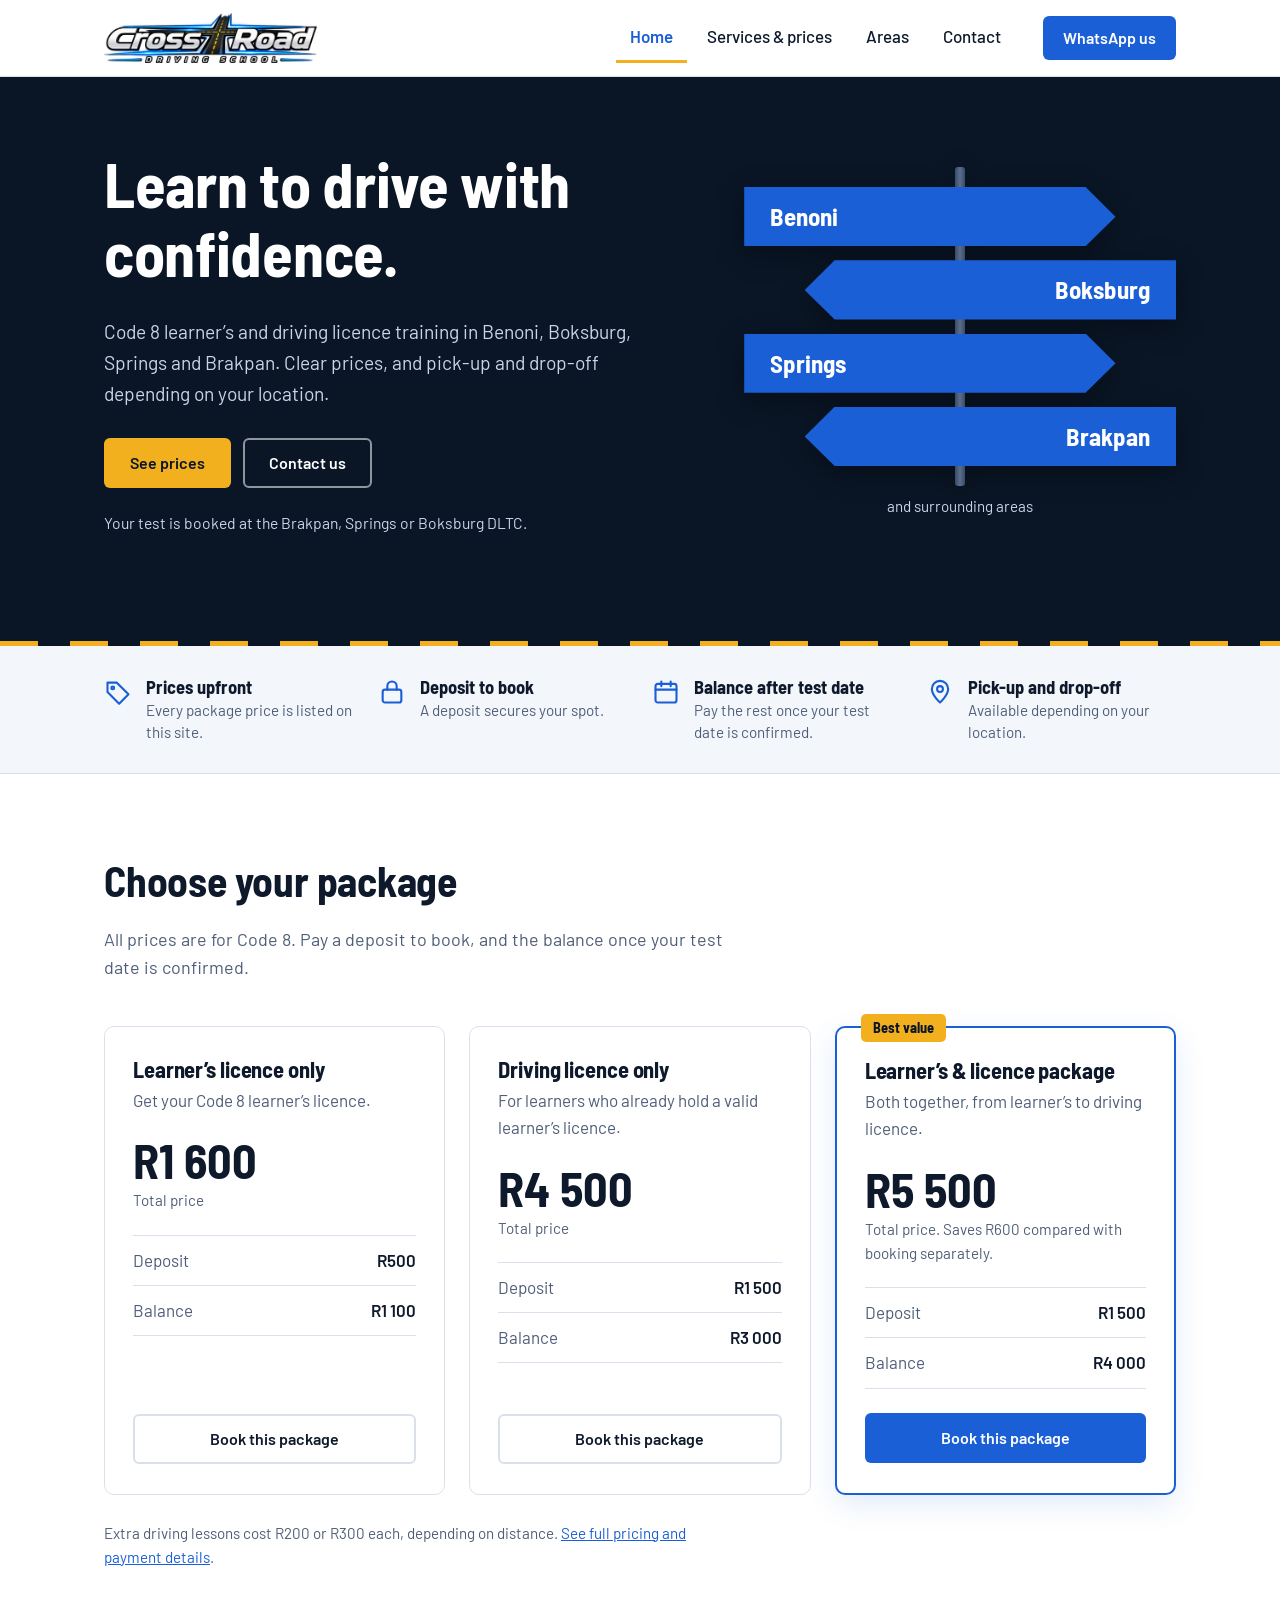
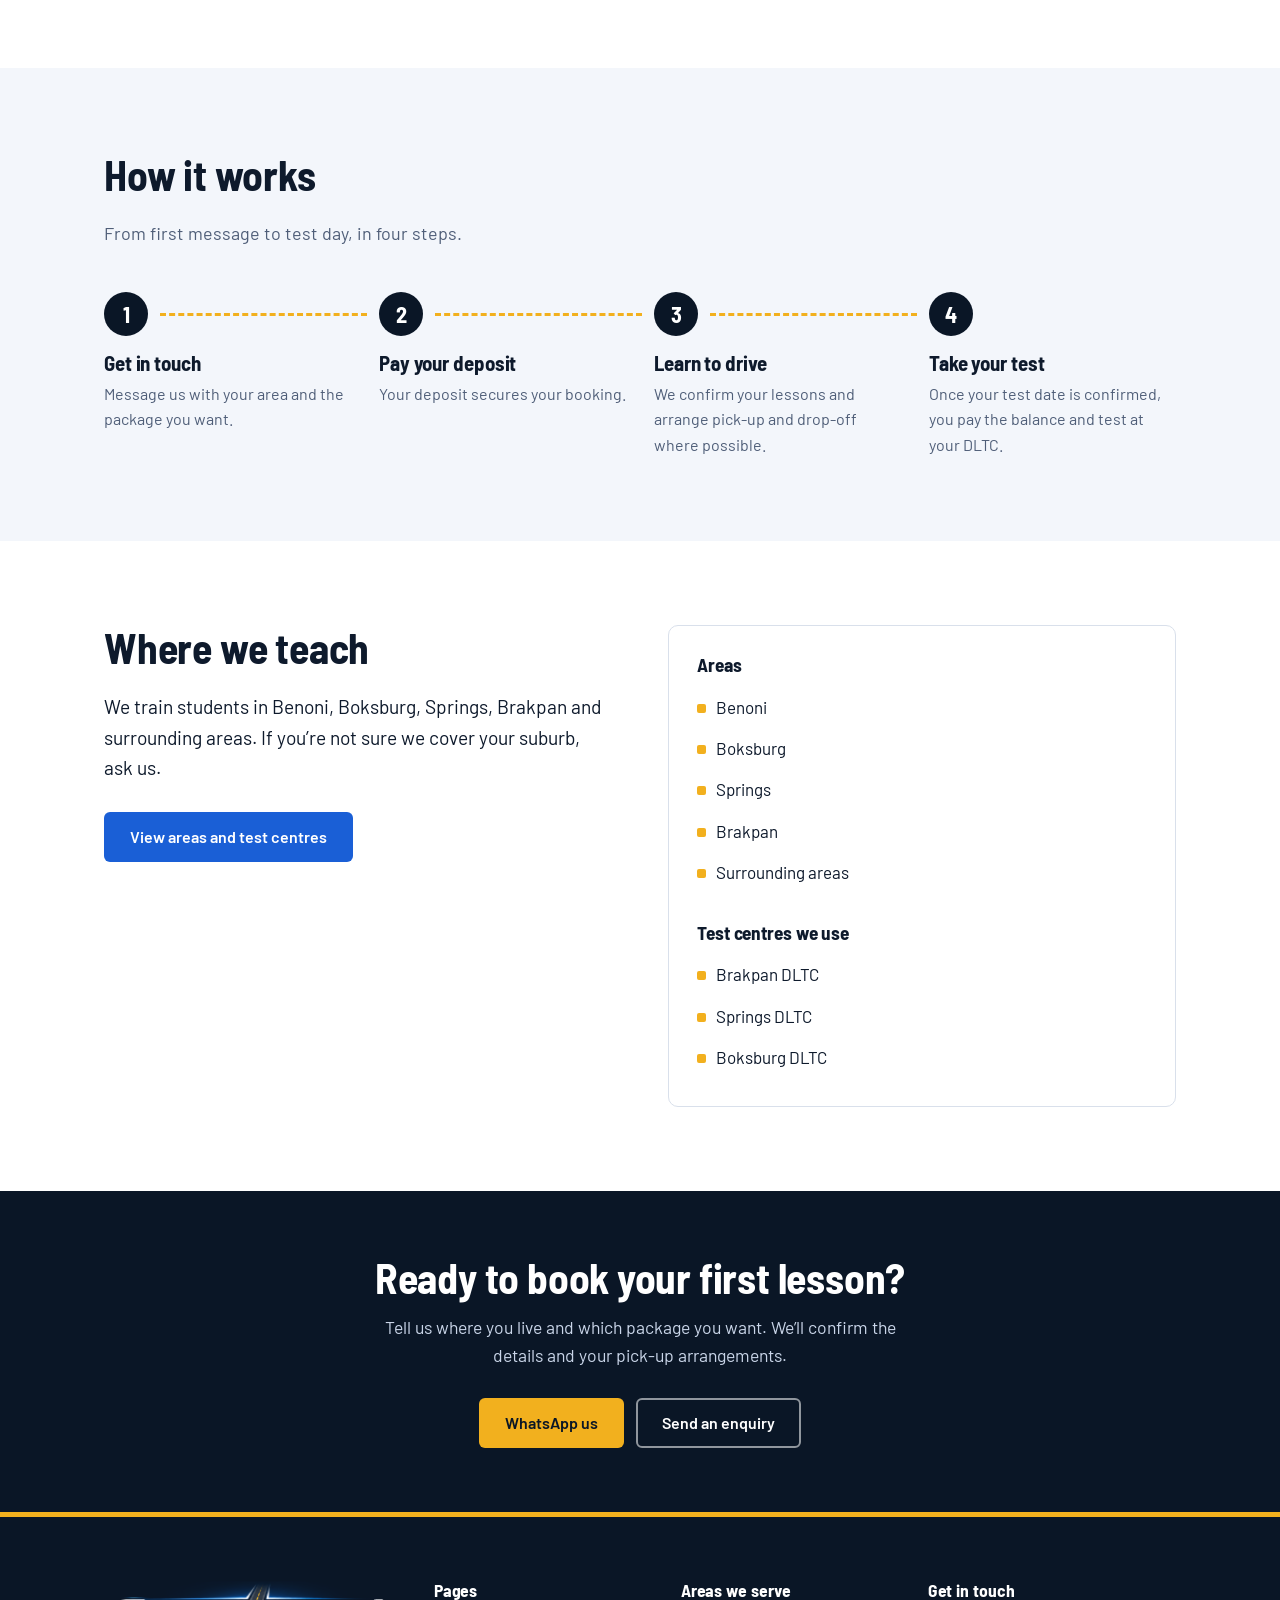
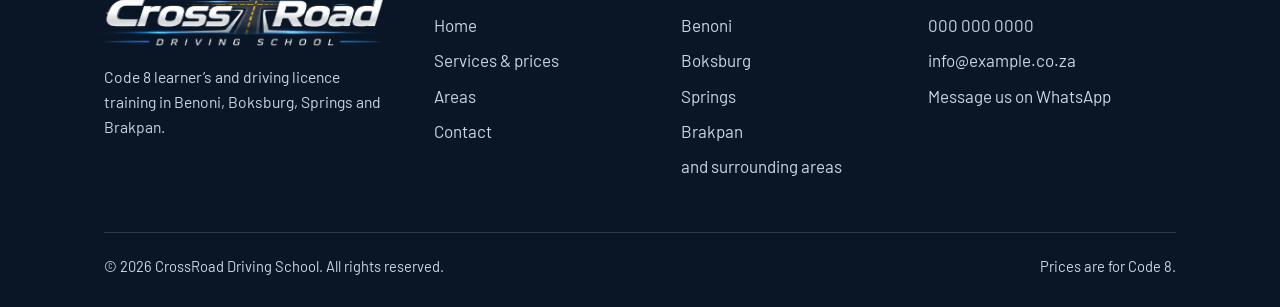
==== index.html @ bded4b88 "da" ====
<!DOCTYPE html>
<html lang="en-ZA">
<head>
<meta charset="utf-8">
<meta name="viewport" content="width=device-width, initial-scale=1">
<title>CrossRoad Driving School | Driving lessons in Benoni, Boksburg, Springs &amp; Brakpan</title>
<meta name="description" content="Code 8 learner&rsquo;s and driving licence training in Benoni, Boksburg, Springs and Brakpan. Clear prices, pick-up and drop-off available.">
<meta name="theme-color" content="#0A1626">
<meta property="og:type" content="website">
<meta property="og:title" content="CrossRoad Driving School | Driving lessons in Benoni, Boksburg, Springs &amp; Brakpan">
<meta property="og:description" content="Code 8 learner&rsquo;s and driving licence training in Benoni, Boksburg, Springs and Brakpan. Clear prices, pick-up and drop-off available.">
<!-- After deploying, change og:image to the full URL, e.g. https://yourname.github.io/repo/assets/og-image.jpg -->
<meta property="og:image" content="assets/og-image.jpg">
<link rel="icon" href="assets/favicon.svg" type="image/svg+xml">
<link rel="apple-touch-icon" href="assets/apple-touch-icon.png">
<link rel="preconnect" href="https://fonts.googleapis.com">
<link rel="preconnect" href="https://fonts.gstatic.com" crossorigin>
<link href="https://fonts.googleapis.com/css2?family=Barlow:wght@400;500;600&amp;family=Barlow+Semi+Condensed:wght@600;700&amp;display=swap" rel="stylesheet">
<link rel="stylesheet" href="css/styles.css">
</head>
<body>
<a class="skip-link" href="#main">Skip to content</a>
<header class="site-header">
  <div class="container header-inner">
    <a class="brand" href="index.html" aria-label="CrossRoad Driving School, home"><img src="assets/logo-light.png" alt="CrossRoad Driving School" width="1000" height="235"></a>
    <button class="nav-toggle" type="button" aria-expanded="false" aria-controls="site-nav"><span class="sr-only">Menu</span><span class="bars" aria-hidden="true"></span></button>
    <nav id="site-nav" class="nav" aria-label="Main">
      <ul>
        <li><a href="index.html" aria-current="page">Home</a></li>
        <li><a href="services.html">Services &amp; prices</a></li>
        <li><a href="areas.html">Areas</a></li>
        <li><a href="contact.html">Contact</a></li>
      </ul>
      <a class="btn btn--blue" data-whatsapp href="contact.html">WhatsApp us</a>
    </nav>
  </div>
</header>
<main id="main">
<script type="application/ld+json">{"@context": "https://schema.org", "@type": "LocalBusiness", "name": "CrossRoad Driving School", "description": "Code 8 learner's and driving licence training in Benoni, Boksburg, Springs and Brakpan.", "areaServed": [{"@type": "City", "name": "Benoni"}, {"@type": "City", "name": "Boksburg"}, {"@type": "City", "name": "Springs"}, {"@type": "City", "name": "Brakpan"}], "address": {"@type": "PostalAddress", "addressCountry": "ZA", "addressRegion": "Gauteng"}}</script>
<section class="hero">
  <div class="container hero-grid">
    <div>
      <h1>Learn to drive with confidence.</h1>
      <p class="lead">Code 8 learner&rsquo;s and driving licence training in Benoni, Boksburg, Springs and Brakpan. Clear prices, and pick-up and drop-off depending on your location.</p>
      <div class="btn-row">
        <a class="btn btn--yellow" href="services.html">See prices</a>
        <a class="btn btn--outline-light" href="contact.html">Contact us</a>
      </div>
      <p class="hero-note">Your test is booked at the Brakpan, Springs or Boksburg DLTC.</p>
    </div>
    <div>
      <nav class="signpost" aria-label="Areas we serve">
        <a class="sign" href="areas.html#benoni">Benoni</a>
        <a class="sign sign--left" href="areas.html#boksburg">Boksburg</a>
        <a class="sign" href="areas.html#springs">Springs</a>
        <a class="sign sign--left" href="areas.html#brakpan">Brakpan</a>
      </nav>
      <p class="signpost-caption">and surrounding areas</p>
    </div>
  </div>
</section>

<section class="strip" aria-label="Why choose us">
  <div class="container">
    <ul class="strip-grid">
      <li class="strip-item"><svg viewBox="0 0 24 24" fill="none" stroke="currentColor" stroke-width="1.8" stroke-linecap="round" stroke-linejoin="round" aria-hidden="true"><path d="M3 12V4h8l10 10-8 8L3 12z"/><circle cx="7.5" cy="8.5" r="1.2"/></svg><div><strong>Prices upfront</strong><span>Every package price is listed on this site.</span></div></li>
      <li class="strip-item"><svg viewBox="0 0 24 24" fill="none" stroke="currentColor" stroke-width="1.8" stroke-linecap="round" stroke-linejoin="round" aria-hidden="true"><rect x="4" y="10" width="16" height="11" rx="2"/><path d="M8 10V7a4 4 0 018 0v3"/></svg><div><strong>Deposit to book</strong><span>A deposit secures your spot.</span></div></li>
      <li class="strip-item"><svg viewBox="0 0 24 24" fill="none" stroke="currentColor" stroke-width="1.8" stroke-linecap="round" stroke-linejoin="round" aria-hidden="true"><rect x="3" y="5" width="18" height="16" rx="2"/><path d="M3 10h18M8 3v4M16 3v4"/></svg><div><strong>Balance after test date</strong><span>Pay the rest once your test date is confirmed.</span></div></li>
      <li class="strip-item"><svg viewBox="0 0 24 24" fill="none" stroke="currentColor" stroke-width="1.8" stroke-linecap="round" stroke-linejoin="round" aria-hidden="true"><path d="M12 21s7-6.2 7-11.5A7 7 0 005 9.5C5 14.8 12 21 12 21z"/><circle cx="12" cy="9.5" r="2.5"/></svg><div><strong>Pick-up and drop-off</strong><span>Available depending on your location.</span></div></li>
    </ul>
  </div>
</section>

<section class="section" id="packages">
  <div class="container">
    <div class="section-head">
      <h2>Choose your package</h2>
      <p>All prices are for Code 8. Pay a deposit to book, and the balance once your test date is confirmed.</p>
    </div>
    <div class="plans">
      <article class="plan">
        <h3>Learner&rsquo;s licence only</h3>
        <p class="plan-desc">Get your Code 8 learner&rsquo;s licence.</p>
        <p class="price">R1&nbsp;600</p>
        <p class="price-note">Total price</p>
        <dl><div><dt>Deposit</dt><dd>R500</dd></div><div><dt>Balance</dt><dd>R1&nbsp;100</dd></div></dl>
        <a class="btn btn--outline-dark" href="contact.html">Book this package</a>
      </article>
      <article class="plan">
        <h3>Driving licence only</h3>
        <p class="plan-desc">For learners who already hold a valid learner&rsquo;s licence.</p>
        <p class="price">R4&nbsp;500</p>
        <p class="price-note">Total price</p>
        <dl><div><dt>Deposit</dt><dd>R1&nbsp;500</dd></div><div><dt>Balance</dt><dd>R3&nbsp;000</dd></div></dl>
        <a class="btn btn--outline-dark" href="contact.html">Book this package</a>
      </article>
      <article class="plan plan--best">
        <span class="badge">Best value</span>
        <h3>Learner&rsquo;s &amp; licence package</h3>
        <p class="plan-desc">Both together, from learner&rsquo;s to driving licence.</p>
        <p class="price">R5&nbsp;500</p>
        <p class="price-note">Total price. Saves R600 compared with booking separately.</p>
        <dl><div><dt>Deposit</dt><dd>R1&nbsp;500</dd></div><div><dt>Balance</dt><dd>R4&nbsp;000</dd></div></dl>
        <a class="btn btn--blue" href="contact.html">Book this package</a>
      </article>
    </div>
    <p class="fine">Extra driving lessons cost R200 or R300 each, depending on distance. <a href="services.html">See full pricing and payment details</a>.</p>
  </div>
</section>

<section class="section section--paper" id="how-it-works">
  <div class="container">
    <div class="section-head">
      <h2>How it works</h2>
      <p>From first message to test day, in four steps.</p>
    </div>
    <ol class="steps">
      <li><h3>Get in touch</h3><p>Message us with your area and the package you want.</p></li>
      <li><h3>Pay your deposit</h3><p>Your deposit secures your booking.</p></li>
      <li><h3>Learn to drive</h3><p>We confirm your lessons and arrange pick-up and drop-off where possible.</p></li>
      <li><h3>Take your test</h3><p>Once your test date is confirmed, you pay the balance and test at your DLTC.</p></li>
    </ol>
  </div>
</section>

<section class="section" id="areas">
  <div class="container split">
    <div>
      <h2>Where we teach</h2>
      <p class="lead">We train students in Benoni, Boksburg, Springs, Brakpan and surrounding areas. If you&rsquo;re not sure we cover your suburb, ask us.</p>
      <div class="btn-row"><a class="btn btn--blue" href="areas.html">View areas and test centres</a></div>
    </div>
    <div class="panel">
      <h3>Areas</h3>
      <ul class="tick-list"><li>Benoni</li><li>Boksburg</li><li>Springs</li><li>Brakpan</li><li>Surrounding areas</li></ul>
      <h3>Test centres we use</h3>
      <ul class="tick-list"><li>Brakpan DLTC</li><li>Springs DLTC</li><li>Boksburg DLTC</li></ul>
    </div>
  </div>
</section>
<section class="cta-band">
  <div class="container">
    <h2>Ready to book your first lesson?</h2>
    <p>Tell us where you live and which package you want. We&rsquo;ll confirm the details and your pick-up arrangements.</p>
    <div class="btn-row">
      <a class="btn btn--yellow" data-whatsapp href="contact.html">WhatsApp us</a>
      <a class="btn btn--outline-light" href="contact.html">Send an enquiry</a>
    </div>
  </div>
</section>
</main>
<footer class="site-footer">
  <div class="container">
    <div class="footer-grid">
      <div>
        <a class="footer-logo" href="index.html" aria-label="CrossRoad Driving School, home"><img src="assets/logo-dark.png" alt="CrossRoad Driving School" width="1200" height="288" loading="lazy"></a>
        <p class="footer-about">Code 8 learner&rsquo;s and driving licence training in Benoni, Boksburg, Springs and Brakpan.</p>
      </div>
      <div>
        <h3>Pages</h3>
        <ul>
          <li><a href="index.html">Home</a></li>
          <li><a href="services.html">Services &amp; prices</a></li>
          <li><a href="areas.html">Areas</a></li>
          <li><a href="contact.html">Contact</a></li>
        </ul>
      </div>
      <div>
        <h3>Areas we serve</h3>
        <ul>
          <li><a href="areas.html#benoni">Benoni</a></li>
          <li><a href="areas.html#boksburg">Boksburg</a></li>
          <li><a href="areas.html#springs">Springs</a></li>
          <li><a href="areas.html#brakpan">Brakpan</a></li>
          <li>and surrounding areas</li>
        </ul>
      </div>
      <div>
        <h3>Get in touch</h3>
        <ul>
          <li><a data-phone href="contact.html"><span data-phone-text>Call us</span></a></li>
          <li><a data-email href="contact.html"><span data-email-text>Email us</span></a></li>
          <li><a data-whatsapp href="contact.html">Message us on WhatsApp</a></li>
        </ul>
      </div>
    </div>
    <div class="footer-bottom">
      <span>&copy; 2026 CrossRoad Driving School. All rights reserved.</span>
      <span>Prices are for Code 8.</span>
    </div>
  </div>
</footer>
<script src="js/config.js"></script>
<script src="js/main.js"></script>
</body>
</html>
---- css/styles.css ----
/* CrossRoad Driving School — styles */
:root{
  --navy:#0A1626; --navy-2:#102238; --navy-3:#1B3252;
  --blue:#1A5FD6; --blue-dark:#1449A8; --sky:#6AA8FF;
  --yellow:#F2B01E; --yellow-dark:#DB9A0A;
  --paper:#F3F6FB; --white:#FFFFFF; --ink:#0E1A2C; --muted:#4F5E78; --line:#D9E0EB;
  --on-dark:#C9D5E8;
  --radius:10px; --maxw:1120px;
  --font-head:"Barlow Semi Condensed","Barlow",system-ui,sans-serif;
  --font-body:"Barlow",system-ui,-apple-system,"Segoe UI",Roboto,sans-serif;
}
*,*::before,*::after{box-sizing:border-box}
html{scroll-behavior:smooth;-webkit-text-size-adjust:100%}
body{margin:0;font-family:var(--font-body);font-size:1.0625rem;line-height:1.6;color:var(--ink);background:var(--white)}
img{max-width:100%;height:auto;display:block}
a{color:var(--blue)}
a:hover{color:var(--blue-dark)}
:focus-visible{outline:3px solid var(--sky);outline-offset:3px;border-radius:4px}
.sr-only{position:absolute;width:1px;height:1px;overflow:hidden;clip:rect(0 0 0 0);white-space:nowrap}
.skip-link{position:absolute;left:12px;top:-60px;background:var(--yellow);color:var(--navy);padding:10px 16px;font-weight:600;border-radius:6px;z-index:100;text-decoration:none}
.skip-link:focus{top:12px}
.container{width:100%;max-width:var(--maxw);margin:0 auto;padding:0 24px}

h1,h2,h3{font-family:var(--font-head);font-weight:700;line-height:1.1;margin:0 0 .5em;letter-spacing:-.005em}
h1{font-size:clamp(2.4rem,5.2vw,3.9rem)}
h2{font-size:clamp(1.8rem,3.4vw,2.6rem)}
h3{font-size:1.4rem}
p{margin:0 0 1em}
.lead{font-size:1.2rem;max-width:60ch}
.muted{color:var(--muted)}

/* Buttons */
.btn{display:inline-flex;align-items:center;justify-content:center;gap:.5em;font:600 1rem/1 var(--font-body);padding:15px 24px;border-radius:6px;border:2px solid transparent;text-decoration:none;cursor:pointer;transition:background-color .15s,color .15s,border-color .15s}
.btn--yellow{background:var(--yellow);color:var(--navy)}
.btn--yellow:hover{background:var(--yellow-dark);color:var(--navy)}
.btn--blue{background:var(--blue);color:#fff}
.btn--blue:hover{background:var(--blue-dark);color:#fff}
.btn--outline-light{border-color:rgba(255,255,255,.55);color:#fff}
.btn--outline-light:hover{background:rgba(255,255,255,.1);color:#fff;border-color:#fff}
.btn--outline-dark{border-color:var(--line);color:var(--ink);background:#fff}
.btn--outline-dark:hover{border-color:var(--blue);color:var(--blue)}
.btn-row{display:flex;flex-wrap:wrap;gap:12px;margin-top:28px}

/* Header */
.site-header{position:sticky;top:0;z-index:50;background:#fff;border-bottom:1px solid var(--line)}
.header-inner{display:flex;align-items:center;justify-content:space-between;gap:20px;min-height:76px}
.brand img{height:50px;width:auto}
.nav{display:flex;align-items:center;gap:28px}
.nav ul{display:flex;gap:6px;list-style:none;margin:0;padding:0}
.nav ul a{display:block;padding:10px 14px;color:var(--ink);text-decoration:none;font-weight:500;border-radius:6px;border-bottom:3px solid transparent;border-radius:0}
.nav ul a:hover{color:var(--blue)}
.nav ul a[aria-current="page"]{color:var(--blue);border-bottom-color:var(--yellow);font-weight:600}
.nav .btn{padding:12px 18px}
.nav-toggle{display:none;background:none;border:1px solid var(--line);border-radius:6px;width:46px;height:46px;cursor:pointer;padding:0;align-items:center;justify-content:center}
.nav-toggle .bars,.nav-toggle .bars::before,.nav-toggle .bars::after{display:block;width:20px;height:2px;background:var(--ink);content:"";position:relative}
.nav-toggle .bars::before{position:absolute;top:-6px}
.nav-toggle .bars::after{position:absolute;top:6px}

/* Hero */
.hero{position:relative;background:var(--navy);color:#fff;padding:72px 0 96px}
.hero::after,.page-hero::after{content:"";position:absolute;left:0;right:0;bottom:0;height:5px;background:repeating-linear-gradient(90deg,var(--yellow) 0 38px,transparent 38px 70px)}
.hero-grid{display:grid;grid-template-columns:1.15fr .85fr;gap:56px;align-items:center}
.hero h1{color:#fff;max-width:15ch}
.hero .lead{color:var(--on-dark)}
.hero-note{margin-top:22px;color:var(--on-dark);font-size:.98rem}

/* Signpost */
.signpost{position:relative;display:flex;flex-direction:column;gap:14px;padding:6px 0;filter:drop-shadow(0 8px 14px rgba(0,0,0,.35))}
.signpost::before{content:"";position:absolute;left:50%;top:-14px;bottom:-14px;width:10px;transform:translateX(-50%);background:linear-gradient(90deg,#3A4B66,#5A6D8C,#3A4B66);border-radius:3px}
.sign{position:relative;display:block;width:86%;padding:16px 56px 16px 26px;background:var(--blue);color:#fff;font:700 1.55rem/1.1 var(--font-head);text-decoration:none;clip-path:polygon(0 0,calc(100% - 30px) 0,100% 50%,calc(100% - 30px) 100%,0 100%);transition:background-color .15s;animation:sign-in .7s cubic-bezier(.2,.7,.2,1) both}
.sign small{display:block;font:500 .85rem/1.3 var(--font-body);color:#D3E3FF;margin-top:2px}
.sign:hover{background:#2A72EE;color:#fff}
.sign--left{margin-left:auto;padding:16px 26px 16px 56px;text-align:right;clip-path:polygon(30px 0,100% 0,100% 100%,30px 100%,0 50%);animation-name:sign-in-left}
.sign:nth-child(1){animation-delay:.1s}.sign:nth-child(2){animation-delay:.22s}.sign:nth-child(3){animation-delay:.34s}.sign:nth-child(4){animation-delay:.46s}
@keyframes sign-in{from{opacity:0;transform:translateX(-26px)}to{opacity:1;transform:none}}
@keyframes sign-in-left{from{opacity:0;transform:translateX(26px)}to{opacity:1;transform:none}}
.signpost-caption{margin:22px 0 0;text-align:center;color:var(--on-dark);font-size:.95rem}

/* Page hero (inner pages) */
.page-hero{position:relative;background:var(--navy);color:#fff;padding:56px 0 68px}
.page-hero h1{color:#fff;font-size:clamp(2.2rem,4.4vw,3.3rem);margin-bottom:.35em}
.page-hero p{color:var(--on-dark);max-width:62ch;font-size:1.15rem;margin:0}

/* Strip */
.strip{background:var(--paper);border-bottom:1px solid var(--line)}
.strip-grid{display:grid;grid-template-columns:repeat(4,1fr);gap:24px;padding:30px 0;margin:0;list-style:none}
.strip-item{display:flex;gap:14px;align-items:flex-start}
.strip-item svg{flex:none;width:28px;height:28px;color:var(--blue);margin-top:2px}
.strip-item strong{display:block;font-family:var(--font-head);font-size:1.15rem;line-height:1.2}
.strip-item span{display:block;color:var(--muted);font-size:.95rem;line-height:1.4;margin-top:2px}

/* Sections */
.section{padding:84px 0}
.section--paper{background:var(--paper)}
.section-head{max-width:640px;margin-bottom:44px}
.section-head p{color:var(--muted);font-size:1.12rem;margin:0}

/* Plans (home) */
.plans{display:grid;grid-template-columns:repeat(3,1fr);gap:24px;align-items:stretch}
.plan{position:relative;display:flex;flex-direction:column;background:#fff;border:1px solid var(--line);border-radius:var(--radius);padding:30px 28px}
.plan--best{border:2px solid var(--blue);box-shadow:0 10px 30px rgba(26,95,214,.12)}
.badge{position:absolute;top:-14px;left:24px;background:var(--yellow);color:var(--navy);font:700 .9rem/1 var(--font-head);padding:7px 12px;border-radius:5px}
.plan h3{margin-bottom:.25em}
.plan-desc{color:var(--muted);margin-bottom:22px}
.price{font:700 3rem/1 var(--font-head);margin:0 0 4px;color:var(--ink)}
.price-note{color:var(--muted);font-size:.95rem;margin-bottom:22px}
.plan dl{margin:0 0 24px;border-top:1px solid var(--line)}
.plan dl div{display:flex;justify-content:space-between;padding:11px 0;border-bottom:1px solid var(--line)}
.plan dt{color:var(--muted)}
.plan dd{margin:0;font-weight:600}
.plan .btn{margin-top:auto}
.fine{color:var(--muted);font-size:.95rem;margin-top:26px;max-width:70ch}

/* Steps */
.steps{list-style:none;margin:0;padding:0;display:grid;grid-template-columns:repeat(4,1fr);gap:28px;counter-reset:step}
.steps li{counter-increment:step;position:relative;padding-top:60px}
.steps li::before{content:counter(step);position:absolute;top:0;left:0;width:44px;height:44px;border-radius:50%;background:var(--navy);color:#fff;font:700 1.4rem/44px var(--font-head);text-align:center}
.steps li::after{content:"";position:absolute;top:21px;left:56px;right:-16px;border-top:3px dashed var(--yellow)}
.steps li:last-child::after{display:none}
.steps h3{font-size:1.3rem;margin-bottom:.3em}
.steps p{color:var(--muted);margin:0;font-size:1rem}

/* Areas split */
.split{display:grid;grid-template-columns:1fr 1fr;gap:56px;align-items:start}
.panel{background:#fff;border:1px solid var(--line);border-radius:var(--radius);padding:28px}
.panel h3{font-size:1.2rem;margin-bottom:.6em}
.panel h3:not(:first-child){margin-top:1.5em}
.tick-list{list-style:none;margin:0;padding:0}
.tick-list li{display:flex;gap:10px;padding:7px 0;align-items:baseline}
.tick-list li::before{content:"";flex:none;width:9px;height:9px;background:var(--yellow);border-radius:2px;transform:translateY(-1px)}

/* CTA band */
.cta-band{background:var(--navy);color:#fff;padding:64px 0;text-align:center}
.cta-band h2{color:#fff;margin-bottom:.3em}
.cta-band p{color:var(--on-dark);margin:0 auto;max-width:52ch;font-size:1.1rem}
.cta-band .btn-row{justify-content:center}

/* Plan rows (services) */
.plan-rows{display:grid;gap:18px}
.plan-row{position:relative;display:grid;grid-template-columns:1.4fr 1fr 1fr 1fr;gap:20px;align-items:center;background:#fff;border:1px solid var(--line);border-radius:var(--radius);padding:26px 28px}
.plan-row--best{border:2px solid var(--blue);box-shadow:0 10px 30px rgba(26,95,214,.12)}
.plan-row h3{margin-bottom:.2em}
.plan-row p{margin:0;color:var(--muted);font-size:1rem}
.fig span{display:block;color:var(--muted);font-size:.9rem}
.fig strong{display:block;font:700 1.9rem/1.1 var(--font-head)}
.fig--total strong{font-size:2.3rem}
.save{display:inline-block;margin-top:8px;font-weight:600;color:#7A5300;background:#FFF1CC;padding:3px 10px;border-radius:4px;font-size:.9rem}

.lesson-grid{display:grid;grid-template-columns:1fr 1fr;gap:24px}
.lesson-grid .panel .price{font-size:2.6rem}

.pay-list{list-style:none;margin:0;padding:0;display:grid;gap:14px;max-width:760px}
.pay-list li{display:grid;grid-template-columns:130px 1fr;gap:18px;padding:18px 22px;background:#fff;border:1px solid var(--line);border-radius:var(--radius)}
.pay-list strong{font-family:var(--font-head);font-size:1.2rem}
.pay-list span{color:var(--muted)}

/* FAQ */
.faq{max-width:780px}
.faq details{border-bottom:1px solid var(--line)}
.faq summary{cursor:pointer;list-style:none;padding:20px 40px 20px 0;font:600 1.25rem/1.3 var(--font-head);position:relative}
.faq summary::-webkit-details-marker{display:none}
.faq summary::after{content:"+";position:absolute;right:6px;top:50%;transform:translateY(-50%);font:400 1.8rem/1 var(--font-body);color:var(--blue)}
.faq details[open] summary::after{content:"\2013"}
.faq details p{color:var(--muted);padding-bottom:20px;margin:0;max-width:64ch}

/* Areas page */
.town-grid{display:grid;grid-template-columns:repeat(2,1fr);gap:20px}
.town{background:#fff;border:1px solid var(--line);border-left:6px solid var(--blue);border-radius:var(--radius);padding:24px 26px;scroll-margin-top:100px}
.town h3{margin-bottom:.25em}
.town p{margin:0;color:var(--muted)}
.dltc-grid{display:grid;grid-template-columns:repeat(3,1fr);gap:20px}
.dltc{background:#fff;border:1px solid var(--line);border-radius:var(--radius);padding:24px 26px}
.dltc h3{margin-bottom:.4em}
.dltc a{font-weight:600}

/* Contact */
.contact-layout{display:grid;grid-template-columns:.85fr 1.15fr;gap:48px;align-items:start}
.info-list{list-style:none;margin:0 0 28px;padding:0;display:grid;gap:16px}
.info-list li{display:flex;gap:14px;align-items:flex-start}
.info-list svg{flex:none;width:26px;height:26px;color:var(--blue);margin-top:2px}
.info-list small{display:block;color:var(--muted);font-size:.9rem}
.info-list a,.info-list strong{font-weight:600;font-size:1.1rem}
.form{background:#fff;border:1px solid var(--line);border-radius:var(--radius);padding:32px}
.form h2{font-size:1.7rem}
.field{margin-bottom:18px}
.field label{display:block;font-weight:600;margin-bottom:6px}
.field input,.field select,.field textarea{width:100%;font:inherit;padding:13px 14px;border:1px solid #B9C4D6;border-radius:6px;background:#fff;color:var(--ink)}
.field textarea{min-height:120px;resize:vertical}
.field input:focus,.field select:focus,.field textarea:focus{outline:3px solid rgba(26,95,214,.3);border-color:var(--blue)}
.field-row{display:grid;grid-template-columns:1fr 1fr;gap:18px}
.form-status{min-height:1.5em;margin:14px 0 0;font-weight:500}
.form-hint{color:var(--muted);font-size:.95rem;margin-top:12px}

/* Footer */
.site-footer{background:var(--navy);color:var(--on-dark);padding:64px 0 28px;border-top:5px solid var(--yellow)}
.footer-grid{display:grid;grid-template-columns:1.4fr 1fr 1fr 1.2fr;gap:40px}
.footer-logo img{width:min(300px,100%);mix-blend-mode:screen;margin-left:-6px}
.footer-about{margin:14px 0 0;font-size:.98rem;max-width:34ch}
.site-footer h3{font-size:1.1rem;color:#fff;margin-bottom:.7em}
.site-footer ul{list-style:none;margin:0;padding:0}
.site-footer li{margin-bottom:8px}
.site-footer a{color:var(--on-dark);text-decoration:none}
.site-footer a:hover{color:#fff;text-decoration:underline}
.footer-bottom{margin-top:44px;padding-top:22px;border-top:1px solid rgba(255,255,255,.14);font-size:.92rem;display:flex;flex-wrap:wrap;gap:8px 24px;justify-content:space-between}

/* Responsive */
@media (max-width:960px){
  .hero-grid{grid-template-columns:1fr;gap:44px}
  .hero h1{max-width:20ch}
  .signpost{max-width:460px}
  .strip-grid{grid-template-columns:repeat(2,1fr)}
  .plans{grid-template-columns:1fr;max-width:520px}
  .steps{grid-template-columns:repeat(2,1fr);gap:36px 28px}
  .steps li:nth-child(2)::after{display:none}
  .split,.contact-layout{grid-template-columns:1fr;gap:36px}
  .plan-row{grid-template-columns:1fr 1fr}
  .plan-row>div:first-child{grid-column:1/-1}
  .dltc-grid{grid-template-columns:1fr}
  .footer-grid{grid-template-columns:1fr 1fr}
}
@media (max-width:820px){
  .nav-toggle{display:inline-flex}
  .nav{position:absolute;left:0;right:0;top:100%;background:#fff;border-bottom:1px solid var(--line);flex-direction:column;align-items:stretch;gap:0;padding:8px 24px 20px;display:none}
  .nav.is-open{display:flex}
  .nav ul{flex-direction:column;gap:0}
  .nav ul a{padding:14px 4px;border-bottom:1px solid var(--line)}
  .nav ul a[aria-current="page"]{border-bottom-color:var(--yellow)}
  .nav .btn{margin-top:16px}
}
@media (max-width:620px){
  body{font-size:1rem}
  .section{padding:60px 0}
  .hero{padding:48px 0 72px}
  .strip-grid{grid-template-columns:1fr}
  .steps{grid-template-columns:1fr}
  .steps li::after{display:none}
  .town-grid,.lesson-grid,.field-row{grid-template-columns:1fr}
  .plan-row{grid-template-columns:1fr 1fr;padding:22px}
  .pay-list li{grid-template-columns:1fr;gap:4px}
  .form{padding:24px 20px}
  .footer-grid{grid-template-columns:1fr}
  .sign{font-size:1.35rem}
  .brand img{height:42px}
  .btn-row .btn{flex:1 1 100%}
}
@media (prefers-reduced-motion:reduce){
  html{scroll-behavior:auto}
  .sign{animation:none}
  *{transition:none!important}
}
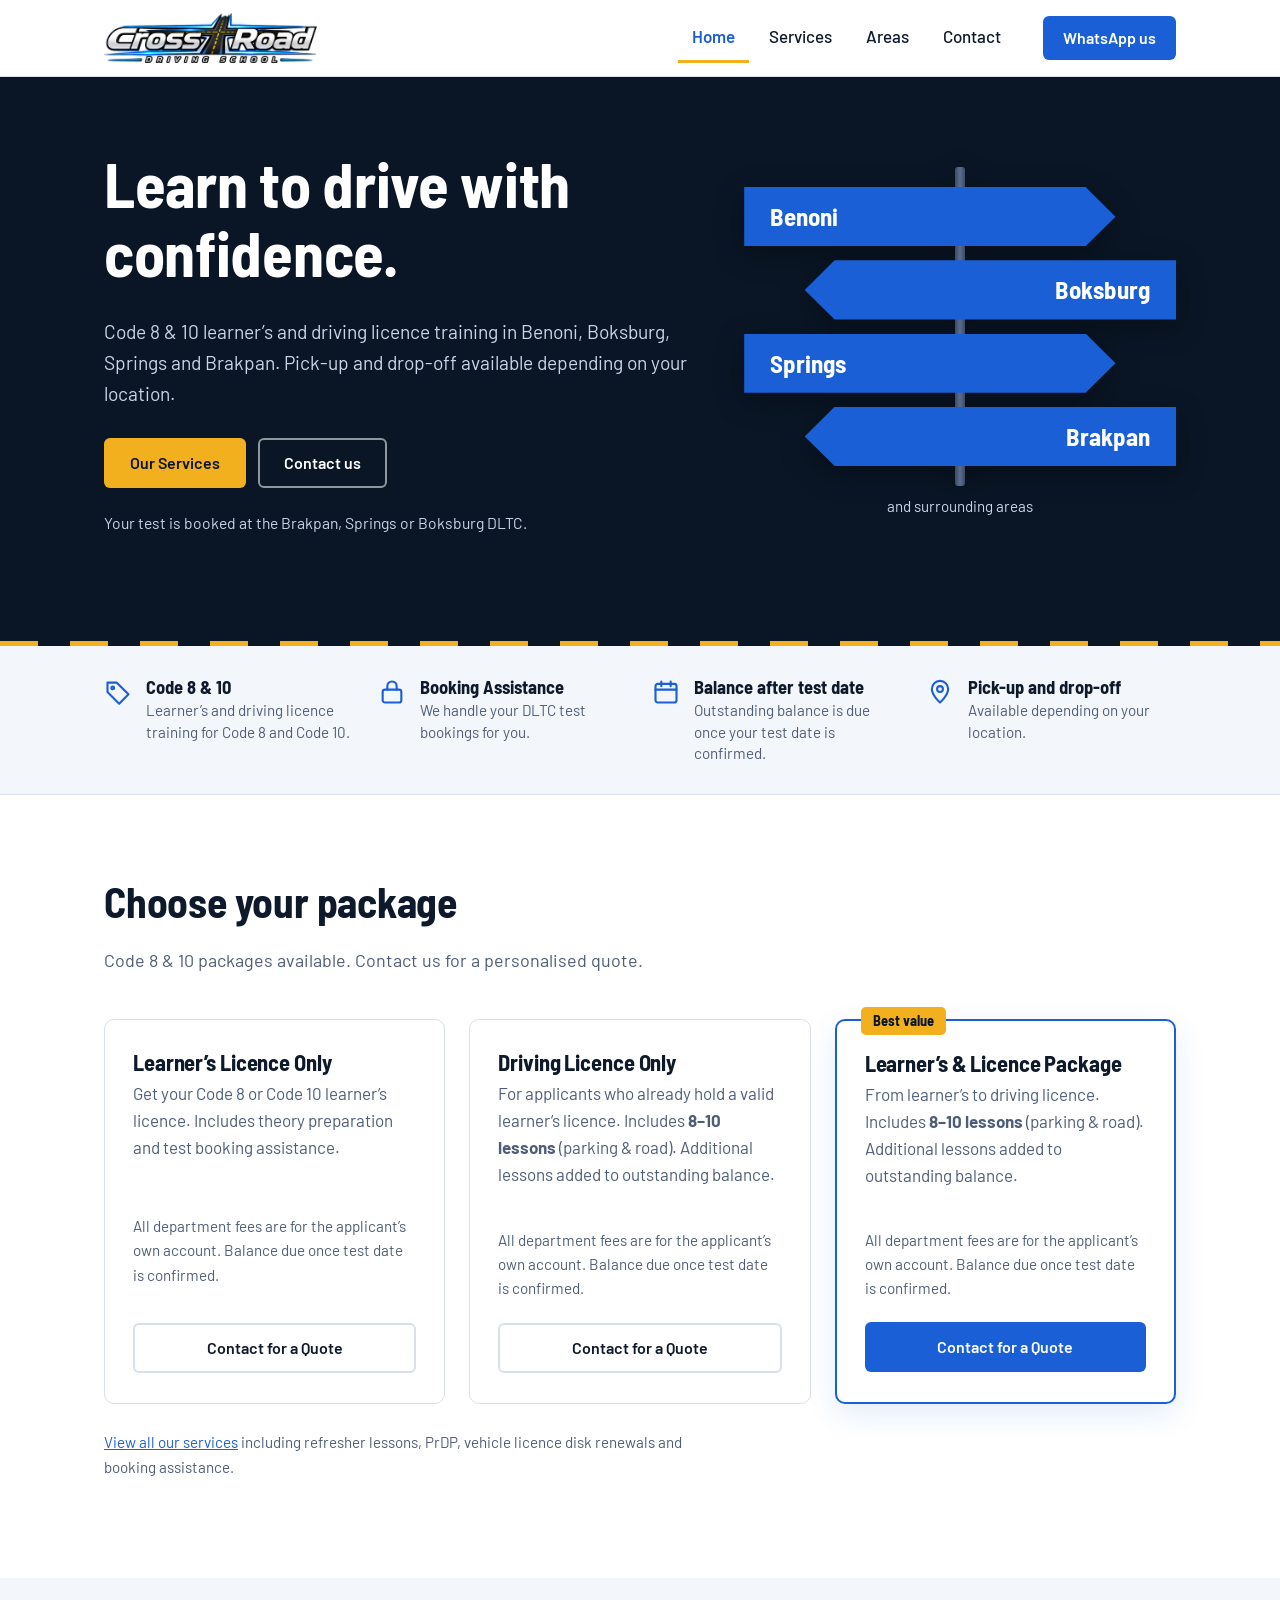
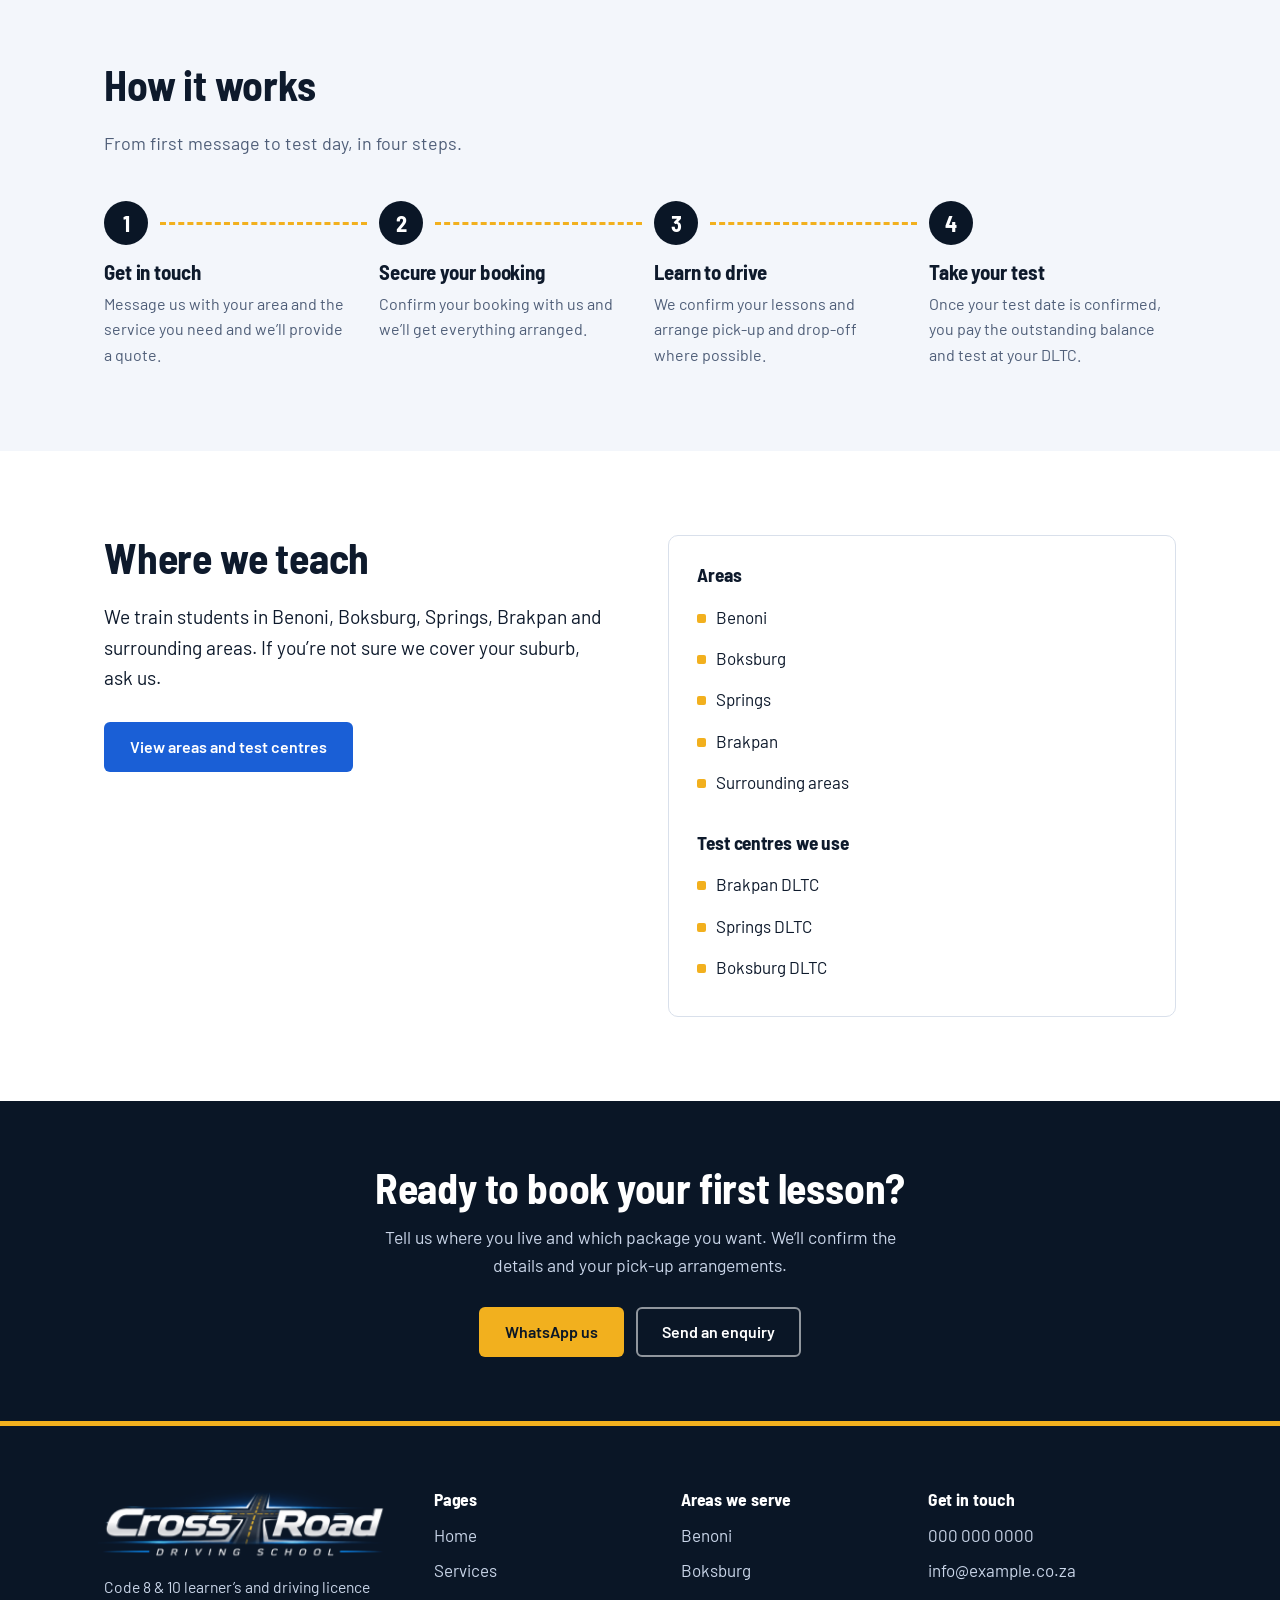
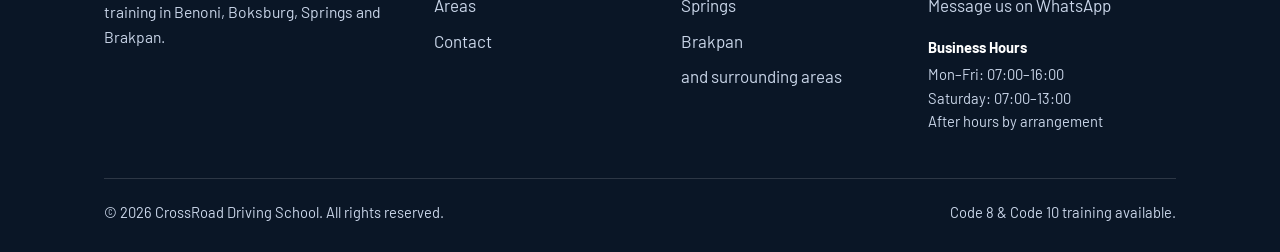
==== commit 22716041: "V2" ====
--- a/index.html
+++ b/index.html
@@ -4,11 +4,11 @@
 <meta charset="utf-8">
 <meta name="viewport" content="width=device-width, initial-scale=1">
 <title>CrossRoad Driving School | Driving lessons in Benoni, Boksburg, Springs &amp; Brakpan</title>
-<meta name="description" content="Code 8 learner&rsquo;s and driving licence training in Benoni, Boksburg, Springs and Brakpan. Clear prices, pick-up and drop-off available.">
+<meta name="description" content="Code 8 &amp; 10 learner&rsquo;s and driving licence training in Benoni, Boksburg, Springs and Brakpan. Refresher lessons, PrDP, licence disk renewals and booking assistance.">
 <meta name="theme-color" content="#0A1626">
 <meta property="og:type" content="website">
 <meta property="og:title" content="CrossRoad Driving School | Driving lessons in Benoni, Boksburg, Springs &amp; Brakpan">
-<meta property="og:description" content="Code 8 learner&rsquo;s and driving licence training in Benoni, Boksburg, Springs and Brakpan. Clear prices, pick-up and drop-off available.">
+<meta property="og:description" content="Code 8 &amp; 10 learner&rsquo;s and driving licence training in Benoni, Boksburg, Springs and Brakpan. Refresher lessons, PrDP, licence disk renewals and booking assistance.">
 <!-- After deploying, change og:image to the full URL, e.g. https://yourname.github.io/repo/assets/og-image.jpg -->
 <meta property="og:image" content="assets/og-image.jpg">
 <link rel="icon" href="assets/favicon.svg" type="image/svg+xml">
@@ -27,7 +27,7 @@
     <nav id="site-nav" class="nav" aria-label="Main">
       <ul>
         <li><a href="index.html" aria-current="page">Home</a></li>
-        <li><a href="services.html">Services &amp; prices</a></li>
+        <li><a href="services.html">Services</a></li>
         <li><a href="areas.html">Areas</a></li>
         <li><a href="contact.html">Contact</a></li>
       </ul>
@@ -41,9 +41,9 @@
   <div class="container hero-grid">
     <div>
       <h1>Learn to drive with confidence.</h1>
-      <p class="lead">Code 8 learner&rsquo;s and driving licence training in Benoni, Boksburg, Springs and Brakpan. Clear prices, and pick-up and drop-off depending on your location.</p>
+      <p class="lead">Code 8 &amp; 10 learner&rsquo;s and driving licence training in Benoni, Boksburg, Springs and Brakpan. Pick-up and drop-off available depending on your location.</p>
       <div class="btn-row">
-        <a class="btn btn--yellow" href="services.html">See prices</a>
+        <a class="btn btn--yellow" href="services.html">Our Services</a>
         <a class="btn btn--outline-light" href="contact.html">Contact us</a>
       </div>
       <p class="hero-note">Your test is booked at the Brakpan, Springs or Boksburg DLTC.</p>
@@ -63,9 +63,9 @@
 <section class="strip" aria-label="Why choose us">
   <div class="container">
     <ul class="strip-grid">
-      <li class="strip-item"><svg viewBox="0 0 24 24" fill="none" stroke="currentColor" stroke-width="1.8" stroke-linecap="round" stroke-linejoin="round" aria-hidden="true"><path d="M3 12V4h8l10 10-8 8L3 12z"/><circle cx="7.5" cy="8.5" r="1.2"/></svg><div><strong>Prices upfront</strong><span>Every package price is listed on this site.</span></div></li>
-      <li class="strip-item"><svg viewBox="0 0 24 24" fill="none" stroke="currentColor" stroke-width="1.8" stroke-linecap="round" stroke-linejoin="round" aria-hidden="true"><rect x="4" y="10" width="16" height="11" rx="2"/><path d="M8 10V7a4 4 0 018 0v3"/></svg><div><strong>Deposit to book</strong><span>A deposit secures your spot.</span></div></li>
-      <li class="strip-item"><svg viewBox="0 0 24 24" fill="none" stroke="currentColor" stroke-width="1.8" stroke-linecap="round" stroke-linejoin="round" aria-hidden="true"><rect x="3" y="5" width="18" height="16" rx="2"/><path d="M3 10h18M8 3v4M16 3v4"/></svg><div><strong>Balance after test date</strong><span>Pay the rest once your test date is confirmed.</span></div></li>
+      <li class="strip-item"><svg viewBox="0 0 24 24" fill="none" stroke="currentColor" stroke-width="1.8" stroke-linecap="round" stroke-linejoin="round" aria-hidden="true"><path d="M3 12V4h8l10 10-8 8L3 12z"/><circle cx="7.5" cy="8.5" r="1.2"/></svg><div><strong>Code 8 &amp; 10</strong><span>Learner&rsquo;s and driving licence training for Code 8 and Code 10.</span></div></li>
+      <li class="strip-item"><svg viewBox="0 0 24 24" fill="none" stroke="currentColor" stroke-width="1.8" stroke-linecap="round" stroke-linejoin="round" aria-hidden="true"><rect x="4" y="10" width="16" height="11" rx="2"/><path d="M8 10V7a4 4 0 018 0v3"/></svg><div><strong>Booking Assistance</strong><span>We handle your DLTC test bookings for you.</span></div></li>
+      <li class="strip-item"><svg viewBox="0 0 24 24" fill="none" stroke="currentColor" stroke-width="1.8" stroke-linecap="round" stroke-linejoin="round" aria-hidden="true"><rect x="3" y="5" width="18" height="16" rx="2"/><path d="M3 10h18M8 3v4M16 3v4"/></svg><div><strong>Balance after test date</strong><span>Outstanding balance is due once your test date is confirmed.</span></div></li>
       <li class="strip-item"><svg viewBox="0 0 24 24" fill="none" stroke="currentColor" stroke-width="1.8" stroke-linecap="round" stroke-linejoin="round" aria-hidden="true"><path d="M12 21s7-6.2 7-11.5A7 7 0 005 9.5C5 14.8 12 21 12 21z"/><circle cx="12" cy="9.5" r="2.5"/></svg><div><strong>Pick-up and drop-off</strong><span>Available depending on your location.</span></div></li>
     </ul>
   </div>
@@ -75,36 +75,30 @@
   <div class="container">
     <div class="section-head">
       <h2>Choose your package</h2>
-      <p>All prices are for Code 8. Pay a deposit to book, and the balance once your test date is confirmed.</p>
+      <p>Code 8 &amp; 10 packages available. Contact us for a personalised quote.</p>
     </div>
     <div class="plans">
       <article class="plan">
-        <h3>Learner&rsquo;s licence only</h3>
-        <p class="plan-desc">Get your Code 8 learner&rsquo;s licence.</p>
-        <p class="price">R1&nbsp;600</p>
-        <p class="price-note">Total price</p>
-        <dl><div><dt>Deposit</dt><dd>R500</dd></div><div><dt>Balance</dt><dd>R1&nbsp;100</dd></div></dl>
-        <a class="btn btn--outline-dark" href="contact.html">Book this package</a>
+        <h3>Learner&rsquo;s Licence Only</h3>
+        <p class="plan-desc">Get your Code 8 or Code 10 learner&rsquo;s licence. Includes theory preparation and test booking assistance.</p>
+        <p class="price-note" style="margin-top:auto;padding-top:16px;font-size:.95rem;">All department fees are for the applicant&rsquo;s own account. Balance due once test date is confirmed.</p>
+        <a class="btn btn--outline-dark" href="contact.html">Contact for a Quote</a>
       </article>
       <article class="plan">
-        <h3>Driving licence only</h3>
-        <p class="plan-desc">For learners who already hold a valid learner&rsquo;s licence.</p>
-        <p class="price">R4&nbsp;500</p>
-        <p class="price-note">Total price</p>
-        <dl><div><dt>Deposit</dt><dd>R1&nbsp;500</dd></div><div><dt>Balance</dt><dd>R3&nbsp;000</dd></div></dl>
-        <a class="btn btn--outline-dark" href="contact.html">Book this package</a>
+        <h3>Driving Licence Only</h3>
+        <p class="plan-desc">For applicants who already hold a valid learner&rsquo;s licence. Includes <strong>8&ndash;10 lessons</strong> (parking &amp; road). Additional lessons added to outstanding balance.</p>
+        <p class="price-note" style="margin-top:auto;padding-top:16px;font-size:.95rem;">All department fees are for the applicant&rsquo;s own account. Balance due once test date is confirmed.</p>
+        <a class="btn btn--outline-dark" href="contact.html">Contact for a Quote</a>
       </article>
       <article class="plan plan--best">
         <span class="badge">Best value</span>
-        <h3>Learner&rsquo;s &amp; licence package</h3>
-        <p class="plan-desc">Both together, from learner&rsquo;s to driving licence.</p>
-        <p class="price">R5&nbsp;500</p>
-        <p class="price-note">Total price. Saves R600 compared with booking separately.</p>
-        <dl><div><dt>Deposit</dt><dd>R1&nbsp;500</dd></div><div><dt>Balance</dt><dd>R4&nbsp;000</dd></div></dl>
-        <a class="btn btn--blue" href="contact.html">Book this package</a>
+        <h3>Learner&rsquo;s &amp; Licence Package</h3>
+        <p class="plan-desc">From learner&rsquo;s to driving licence. Includes <strong>8&ndash;10 lessons</strong> (parking &amp; road). Additional lessons added to outstanding balance.</p>
+        <p class="price-note" style="margin-top:auto;padding-top:16px;font-size:.95rem;">All department fees are for the applicant&rsquo;s own account. Balance due once test date is confirmed.</p>
+        <a class="btn btn--blue" href="contact.html">Contact for a Quote</a>
       </article>
     </div>
-    <p class="fine">Extra driving lessons cost R200 or R300 each, depending on distance. <a href="services.html">See full pricing and payment details</a>.</p>
+    <p class="fine"><a href="services.html">View all our services</a> including refresher lessons, PrDP, vehicle licence disk renewals and booking assistance.</p>
   </div>
 </section>
 
@@ -115,10 +109,10 @@
       <p>From first message to test day, in four steps.</p>
     </div>
     <ol class="steps">
-      <li><h3>Get in touch</h3><p>Message us with your area and the package you want.</p></li>
-      <li><h3>Pay your deposit</h3><p>Your deposit secures your booking.</p></li>
+      <li><h3>Get in touch</h3><p>Message us with your area and the service you need and we&rsquo;ll provide a quote.</p></li>
+      <li><h3>Secure your booking</h3><p>Confirm your booking with us and we&rsquo;ll get everything arranged.</p></li>
       <li><h3>Learn to drive</h3><p>We confirm your lessons and arrange pick-up and drop-off where possible.</p></li>
-      <li><h3>Take your test</h3><p>Once your test date is confirmed, you pay the balance and test at your DLTC.</p></li>
+      <li><h3>Take your test</h3><p>Once your test date is confirmed, you pay the outstanding balance and test at your DLTC.</p></li>
     </ol>
   </div>
 </section>
@@ -154,13 +148,13 @@
     <div class="footer-grid">
       <div>
         <a class="footer-logo" href="index.html" aria-label="CrossRoad Driving School, home"><img src="assets/logo-dark.png" alt="CrossRoad Driving School" width="1200" height="288" loading="lazy"></a>
-        <p class="footer-about">Code 8 learner&rsquo;s and driving licence training in Benoni, Boksburg, Springs and Brakpan.</p>
+        <p class="footer-about">Code 8 &amp; 10 learner&rsquo;s and driving licence training in Benoni, Boksburg, Springs and Brakpan.</p>
       </div>
       <div>
         <h3>Pages</h3>
         <ul>
           <li><a href="index.html">Home</a></li>
-          <li><a href="services.html">Services &amp; prices</a></li>
+          <li><a href="services.html">Services</a></li>
           <li><a href="areas.html">Areas</a></li>
           <li><a href="contact.html">Contact</a></li>
         </ul>
@@ -182,11 +176,17 @@
           <li><a data-email href="contact.html"><span data-email-text>Email us</span></a></li>
           <li><a data-whatsapp href="contact.html">Message us on WhatsApp</a></li>
         </ul>
+        <div style="margin-top:16px;font-size:.92rem;color:var(--on-dark);">
+          <strong style="color:#fff;display:block;margin-bottom:4px;">Business Hours</strong>
+          Mon&ndash;Fri: 07:00&ndash;16:00<br>
+          Saturday: 07:00&ndash;13:00<br>
+          After hours by arrangement
+        </div>
       </div>
     </div>
     <div class="footer-bottom">
       <span>&copy; 2026 CrossRoad Driving School. All rights reserved.</span>
-      <span>Prices are for Code 8.</span>
+      <span>Code 8 &amp; Code 10 training available.</span>
     </div>
   </div>
 </footer>
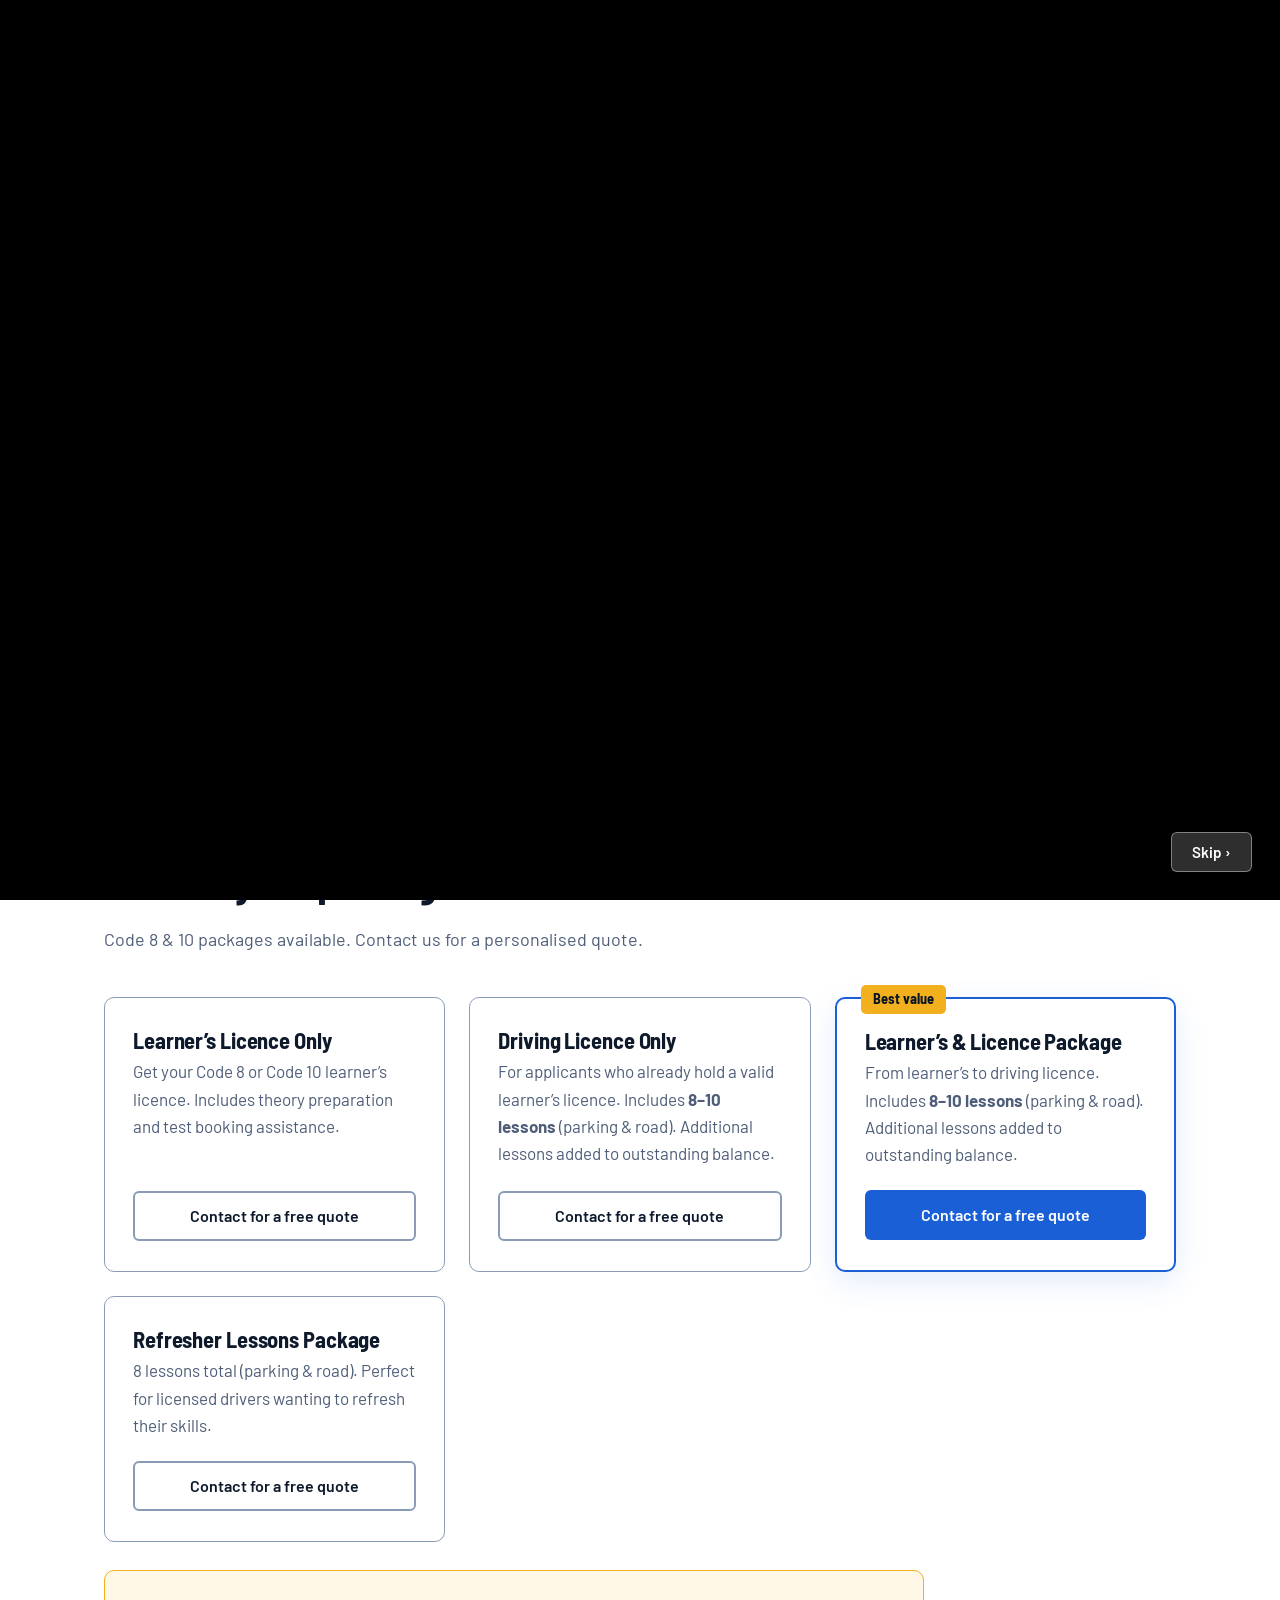
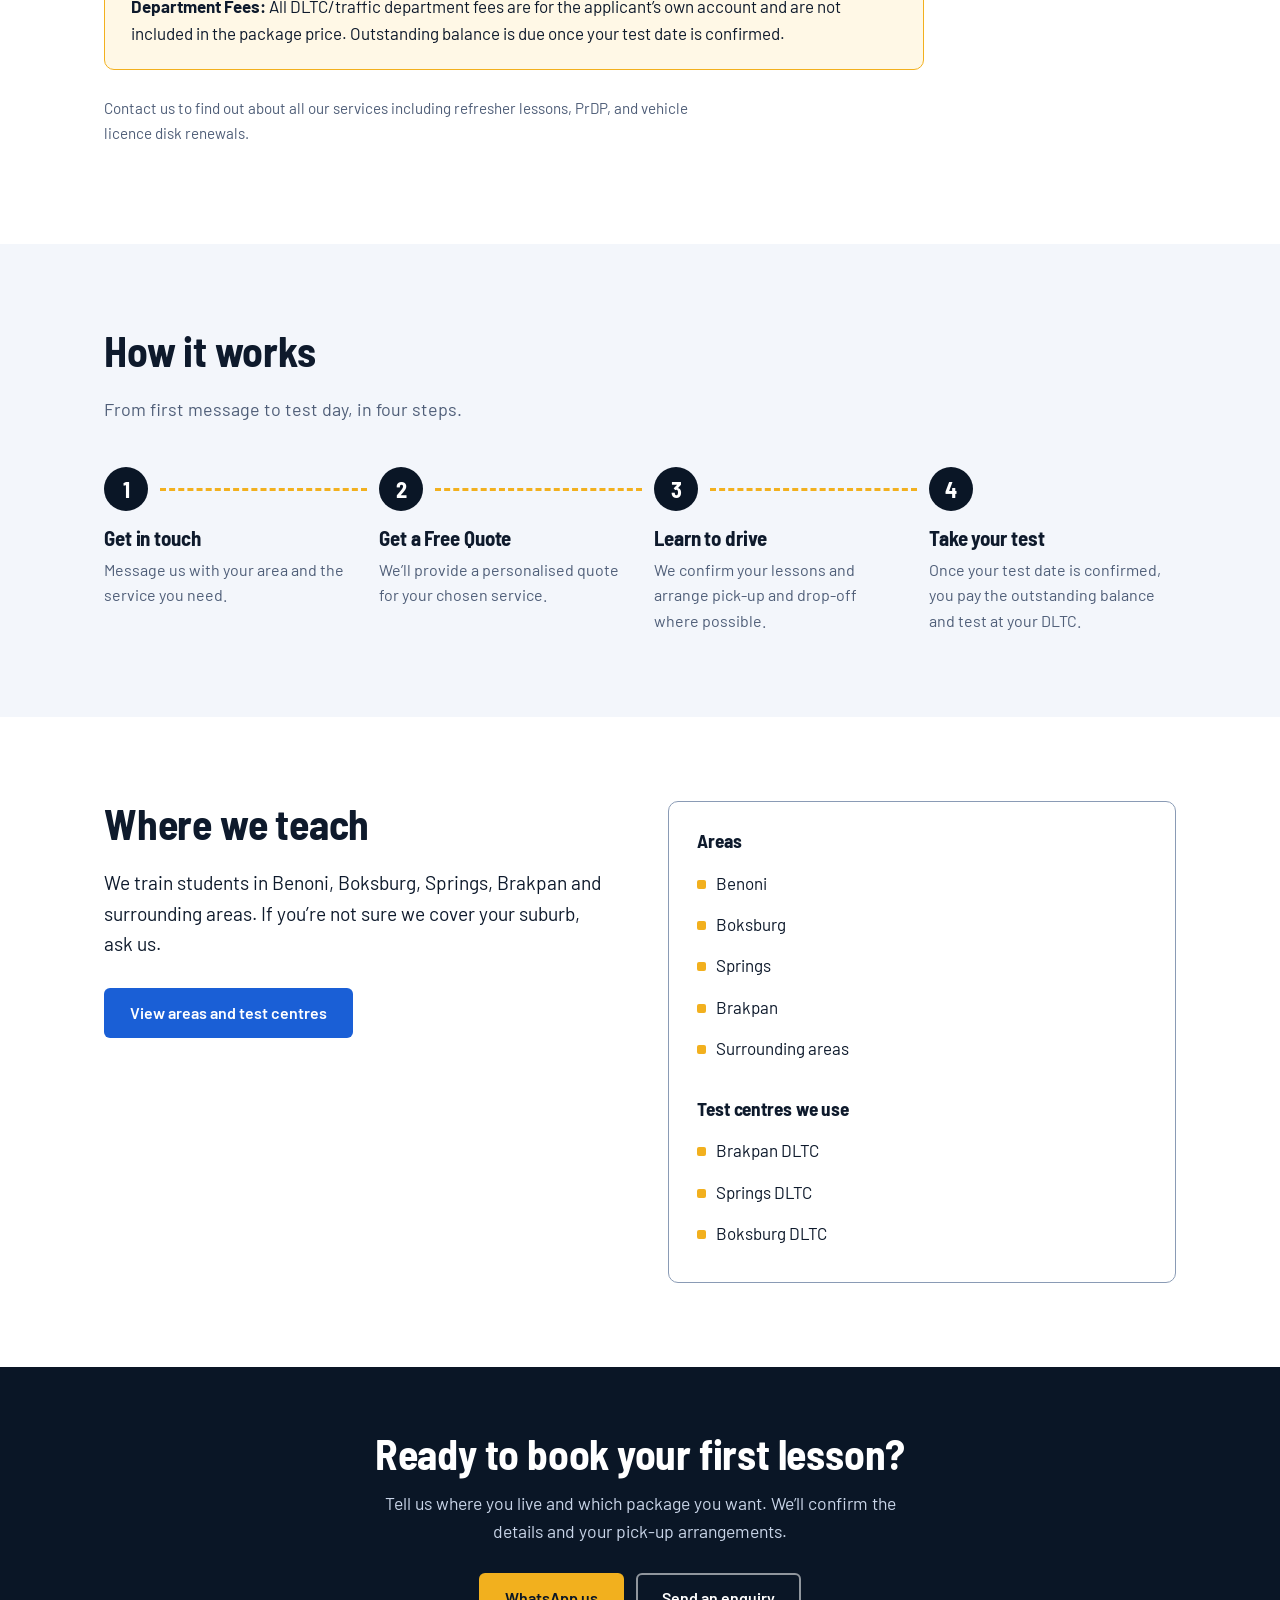
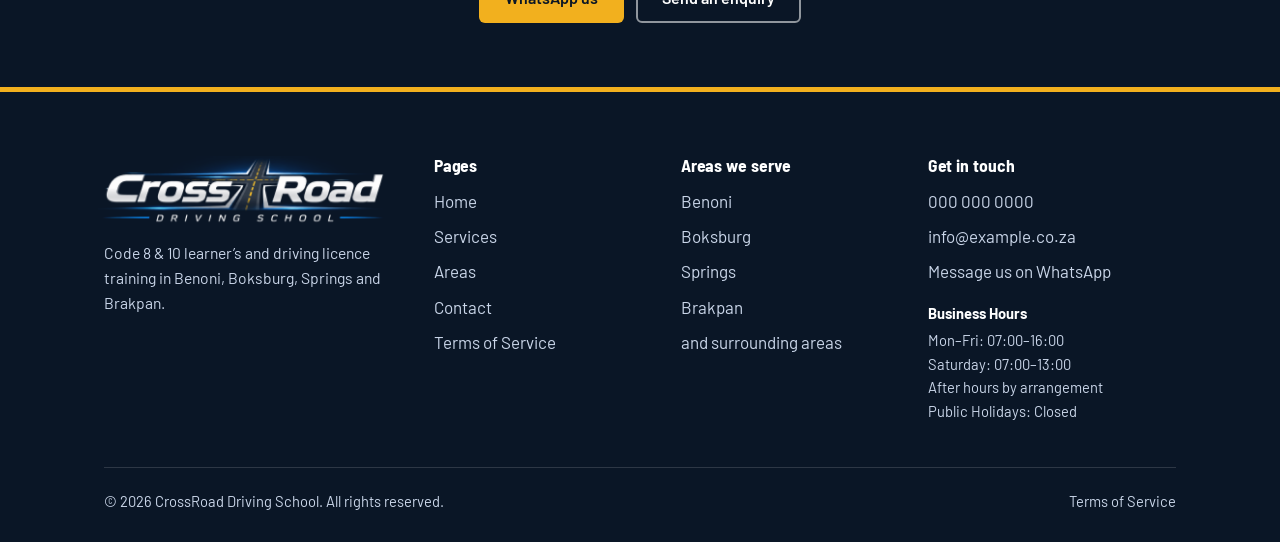
==== commit 8fe0e192: "V3" ====
--- a/index.html
+++ b/index.html
@@ -19,6 +19,12 @@
 <link rel="stylesheet" href="css/styles.css">
 </head>
 <body>
+<canvas id="scroll-bg-canvas"></canvas>
+<div class="intro-overlay" id="intro-overlay">
+  <video class="intro-video" id="intro-video" src="assets/Intro.mp4" autoplay muted playsinline></video>
+  <audio id="intro-audio" src="assets/Intro.mp4" autoplay style="display:none"></audio>
+  <button class="intro-skip" id="intro-skip">Skip &#8250;</button>
+</div>
 <a class="skip-link" href="#main">Skip to content</a>
 <header class="site-header">
   <div class="container header-inner">
@@ -36,12 +42,12 @@
   </div>
 </header>
 <main id="main">
-<script type="application/ld+json">{"@context": "https://schema.org", "@type": "LocalBusiness", "name": "CrossRoad Driving School", "description": "Code 8 learner's and driving licence training in Benoni, Boksburg, Springs and Brakpan.", "areaServed": [{"@type": "City", "name": "Benoni"}, {"@type": "City", "name": "Boksburg"}, {"@type": "City", "name": "Springs"}, {"@type": "City", "name": "Brakpan"}], "address": {"@type": "PostalAddress", "addressCountry": "ZA", "addressRegion": "Gauteng"}}</script>
+<script type="application/ld+json">{"@context": "https://schema.org", "@type": "LocalBusiness", "name": "CrossRoad Driving School", "description": "Code 8 & 10 learner's and driving licence training in Benoni, Boksburg, Springs and Brakpan.", "areaServed": [{"@type": "City", "name": "Benoni"}, {"@type": "City", "name": "Boksburg"}, {"@type": "City", "name": "Springs"}, {"@type": "City", "name": "Brakpan"}], "address": {"@type": "PostalAddress", "addressCountry": "ZA", "addressRegion": "Gauteng"}}</script>
 <section class="hero">
   <div class="container hero-grid">
     <div>
       <h1>Learn to drive with confidence.</h1>
-      <p class="lead">Code 8 &amp; 10 learner&rsquo;s and driving licence training in Benoni, Boksburg, Springs and Brakpan. Pick-up and drop-off available depending on your location.</p>
+      <p class="lead">Code 8 &amp; 10 learner&rsquo;s and driving licence training in Benoni, Boksburg, Springs, Brakpan and surrounding areas. Pick-up and drop-off available depending on your location.</p>
       <div class="btn-row">
         <a class="btn btn--yellow" href="services.html">Our Services</a>
         <a class="btn btn--outline-light" href="contact.html">Contact us</a>
@@ -63,10 +69,9 @@
 <section class="strip" aria-label="Why choose us">
   <div class="container">
     <ul class="strip-grid">
-      <li class="strip-item"><svg viewBox="0 0 24 24" fill="none" stroke="currentColor" stroke-width="1.8" stroke-linecap="round" stroke-linejoin="round" aria-hidden="true"><path d="M3 12V4h8l10 10-8 8L3 12z"/><circle cx="7.5" cy="8.5" r="1.2"/></svg><div><strong>Code 8 &amp; 10</strong><span>Learner&rsquo;s and driving licence training for Code 8 and Code 10.</span></div></li>
+      <li class="strip-item"><svg viewBox="0 0 24 24" fill="none" stroke="currentColor" stroke-width="1.8" stroke-linecap="round" stroke-linejoin="round" aria-hidden="true"><path d="M3 12V4h8l10 10-8 8L3 12z"/><circle cx="7.5" cy="8.5" r="1.2"/></svg><div><strong>Code 8 &amp; 10</strong><span>Learner&rsquo;s and driving licence for Code 8 and Code 10.</span></div></li>
       <li class="strip-item"><svg viewBox="0 0 24 24" fill="none" stroke="currentColor" stroke-width="1.8" stroke-linecap="round" stroke-linejoin="round" aria-hidden="true"><rect x="4" y="10" width="16" height="11" rx="2"/><path d="M8 10V7a4 4 0 018 0v3"/></svg><div><strong>Booking Assistance</strong><span>We handle your DLTC test bookings for you.</span></div></li>
-      <li class="strip-item"><svg viewBox="0 0 24 24" fill="none" stroke="currentColor" stroke-width="1.8" stroke-linecap="round" stroke-linejoin="round" aria-hidden="true"><rect x="3" y="5" width="18" height="16" rx="2"/><path d="M3 10h18M8 3v4M16 3v4"/></svg><div><strong>Balance after test date</strong><span>Outstanding balance is due once your test date is confirmed.</span></div></li>
-      <li class="strip-item"><svg viewBox="0 0 24 24" fill="none" stroke="currentColor" stroke-width="1.8" stroke-linecap="round" stroke-linejoin="round" aria-hidden="true"><path d="M12 21s7-6.2 7-11.5A7 7 0 005 9.5C5 14.8 12 21 12 21z"/><circle cx="12" cy="9.5" r="2.5"/></svg><div><strong>Pick-up and drop-off</strong><span>Available depending on your location.</span></div></li>
+      <li class="strip-item"><svg viewBox="0 0 24 24" fill="none" stroke="currentColor" stroke-width="1.8" stroke-linecap="round" stroke-linejoin="round" aria-hidden="true"><path d="M12 21s7-6.2 7-11.5A7 7 0 005 9.5C5 14.8 12 21 12 21z"/><circle cx="12" cy="9.5" r="2.5"/></svg><div><strong>Pick-up and drop-off</strong><span>Available depending on your location. Rates vary by distance.</span></div></li>
     </ul>
   </div>
 </section>
@@ -81,24 +86,29 @@
       <article class="plan">
         <h3>Learner&rsquo;s Licence Only</h3>
         <p class="plan-desc">Get your Code 8 or Code 10 learner&rsquo;s licence. Includes theory preparation and test booking assistance.</p>
-        <p class="price-note" style="margin-top:auto;padding-top:16px;font-size:.95rem;">All department fees are for the applicant&rsquo;s own account. Balance due once test date is confirmed.</p>
-        <a class="btn btn--outline-dark" href="contact.html">Contact for a Quote</a>
+        <a class="btn btn--outline-dark" href="contact.html" style="margin-top:auto">Contact for a free quote</a>
       </article>
       <article class="plan">
         <h3>Driving Licence Only</h3>
         <p class="plan-desc">For applicants who already hold a valid learner&rsquo;s licence. Includes <strong>8&ndash;10 lessons</strong> (parking &amp; road). Additional lessons added to outstanding balance.</p>
-        <p class="price-note" style="margin-top:auto;padding-top:16px;font-size:.95rem;">All department fees are for the applicant&rsquo;s own account. Balance due once test date is confirmed.</p>
-        <a class="btn btn--outline-dark" href="contact.html">Contact for a Quote</a>
+        <a class="btn btn--outline-dark" href="contact.html" style="margin-top:auto">Contact for a free quote</a>
       </article>
       <article class="plan plan--best">
         <span class="badge">Best value</span>
         <h3>Learner&rsquo;s &amp; Licence Package</h3>
         <p class="plan-desc">From learner&rsquo;s to driving licence. Includes <strong>8&ndash;10 lessons</strong> (parking &amp; road). Additional lessons added to outstanding balance.</p>
-        <p class="price-note" style="margin-top:auto;padding-top:16px;font-size:.95rem;">All department fees are for the applicant&rsquo;s own account. Balance due once test date is confirmed.</p>
-        <a class="btn btn--blue" href="contact.html">Contact for a Quote</a>
-      </article>
-    </div>
-    <p class="fine"><a href="services.html">View all our services</a> including refresher lessons, PrDP, vehicle licence disk renewals and booking assistance.</p>
+        <a class="btn btn--blue" href="contact.html" style="margin-top:auto">Contact for a free quote</a>
+      </article>
+      <article class="plan">
+        <h3>Refresher Lessons Package</h3>
+        <p class="plan-desc">8 lessons total (parking &amp; road). Perfect for licensed drivers wanting to refresh their skills.</p>
+        <a class="btn btn--outline-dark" href="contact.html" style="margin-top:auto">Contact for a free quote</a>
+      </article>
+    </div>
+    <div class="notice-box">
+      <p><strong>Department Fees:</strong> All DLTC/traffic department fees are for the applicant&rsquo;s own account and are not included in the package price. Outstanding balance is due once your test date is confirmed.</p>
+    </div>
+    <p class="fine">Contact us to find out about all our services including refresher lessons, PrDP, and vehicle licence disk renewals.</p>
   </div>
 </section>
 
@@ -109,8 +119,8 @@
       <p>From first message to test day, in four steps.</p>
     </div>
     <ol class="steps">
-      <li><h3>Get in touch</h3><p>Message us with your area and the service you need and we&rsquo;ll provide a quote.</p></li>
-      <li><h3>Secure your booking</h3><p>Confirm your booking with us and we&rsquo;ll get everything arranged.</p></li>
+      <li><h3>Get in touch</h3><p>Message us with your area and the service you need.</p></li>
+      <li><h3>Get a Free Quote</h3><p>We&rsquo;ll provide a personalised quote for your chosen service.</p></li>
       <li><h3>Learn to drive</h3><p>We confirm your lessons and arrange pick-up and drop-off where possible.</p></li>
       <li><h3>Take your test</h3><p>Once your test date is confirmed, you pay the outstanding balance and test at your DLTC.</p></li>
     </ol>
@@ -157,6 +167,7 @@
           <li><a href="services.html">Services</a></li>
           <li><a href="areas.html">Areas</a></li>
           <li><a href="contact.html">Contact</a></li>
+          <li><a href="tos.html">Terms of Service</a></li>
         </ul>
       </div>
       <div>
@@ -180,17 +191,40 @@
           <strong style="color:#fff;display:block;margin-bottom:4px;">Business Hours</strong>
           Mon&ndash;Fri: 07:00&ndash;16:00<br>
           Saturday: 07:00&ndash;13:00<br>
-          After hours by arrangement
+          After hours by arrangement<br>
+          Public Holidays: Closed
         </div>
       </div>
     </div>
     <div class="footer-bottom">
       <span>&copy; 2026 CrossRoad Driving School. All rights reserved.</span>
-      <span>Code 8 &amp; Code 10 training available.</span>
+      <span><a href="tos.html" style="color:inherit">Terms of Service</a></span>
     </div>
   </div>
 </footer>
 <script src="js/config.js"></script>
 <script src="js/main.js"></script>
+<script src="js/scroll-frames.js"></script>
+<script>
+(function(){
+  var overlay = document.getElementById('intro-overlay');
+  var video = document.getElementById('intro-video');
+  var audio = document.getElementById('intro-audio');
+  var skip = document.getElementById('intro-skip');
+  if(!overlay) return;
+  document.body.style.overflow = 'hidden';
+  function dismiss(){
+    overlay.classList.add('fade-out');
+    document.body.style.overflow = '';
+    if(audio){ audio.pause(); audio.src = ''; }
+    setTimeout(function(){ overlay.remove(); }, 700);
+  }
+  video.addEventListener('ended', dismiss);
+  skip.addEventListener('click', dismiss);
+  // Sync audio with video
+  video.addEventListener('play', function(){ if(audio) audio.play().catch(function(){}); });
+  video.addEventListener('pause', function(){ if(audio) audio.pause(); });
+})();
+</script>
 </body>
 </html>
--- a/css/styles.css
+++ b/css/styles.css
@@ -3,7 +3,7 @@
   --navy:#0A1626; --navy-2:#102238; --navy-3:#1B3252;
   --blue:#1A5FD6; --blue-dark:#1449A8; --sky:#6AA8FF;
   --yellow:#F2B01E; --yellow-dark:#DB9A0A;
-  --paper:#F3F6FB; --white:#FFFFFF; --ink:#0E1A2C; --muted:#4F5E78; --line:#D9E0EB;
+  --paper:#F3F6FB; --white:#FFFFFF; --ink:#0E1A2C; --muted:#4F5E78; --line:#8A9BB5;
   --on-dark:#C9D5E8;
   --radius:10px; --maxw:1120px;
   --font-head:"Barlow Semi Condensed","Barlow",system-ui,sans-serif;
@@ -67,9 +67,10 @@
 /* Signpost */
 .signpost{position:relative;display:flex;flex-direction:column;gap:14px;padding:6px 0;filter:drop-shadow(0 8px 14px rgba(0,0,0,.35))}
 .signpost::before{content:"";position:absolute;left:50%;top:-14px;bottom:-14px;width:10px;transform:translateX(-50%);background:linear-gradient(90deg,#3A4B66,#5A6D8C,#3A4B66);border-radius:3px}
-.sign{position:relative;display:block;width:86%;padding:16px 56px 16px 26px;background:var(--blue);color:#fff;font:700 1.55rem/1.1 var(--font-head);text-decoration:none;clip-path:polygon(0 0,calc(100% - 30px) 0,100% 50%,calc(100% - 30px) 100%,0 100%);transition:background-color .15s;animation:sign-in .7s cubic-bezier(.2,.7,.2,1) both}
+.sign{position:relative;display:block;width:86%;padding:16px 56px 16px 26px;background:var(--blue);color:#fff;font:700 1.55rem/1.1 var(--font-head);text-decoration:none;clip-path:polygon(0 0,calc(100% - 30px) 0,100% 50%,calc(100% - 30px) 100%,0 100%);transition:transform .2s ease,box-shadow .2s ease,background-color .15s;animation:sign-in .7s cubic-bezier(.2,.7,.2,1) both}
 .sign small{display:block;font:500 .85rem/1.3 var(--font-body);color:#D3E3FF;margin-top:2px}
-.sign:hover{background:#2A72EE;color:#fff}
+.sign:hover{transform:translateY(-4px) scale(1.03);box-shadow:0 8px 24px rgba(26,95,214,.35);background:#2A72EE;color:#fff}
+.sign:active,.sign.clicked{transform:scale(0.96);box-shadow:none}
 .sign--left{margin-left:auto;padding:16px 26px 16px 56px;text-align:right;clip-path:polygon(30px 0,100% 0,100% 100%,30px 100%,0 50%);animation-name:sign-in-left}
 .sign:nth-child(1){animation-delay:.1s}.sign:nth-child(2){animation-delay:.22s}.sign:nth-child(3){animation-delay:.34s}.sign:nth-child(4){animation-delay:.46s}
 @keyframes sign-in{from{opacity:0;transform:translateX(-26px)}to{opacity:1;transform:none}}
@@ -83,7 +84,7 @@
 
 /* Strip */
 .strip{background:var(--paper);border-bottom:1px solid var(--line)}
-.strip-grid{display:grid;grid-template-columns:repeat(4,1fr);gap:24px;padding:30px 0;margin:0;list-style:none}
+.strip-grid{display:grid;grid-template-columns:repeat(3,1fr);gap:24px;padding:30px 0;margin:0;list-style:none}
 .strip-item{display:flex;gap:14px;align-items:flex-start}
 .strip-item svg{flex:none;width:28px;height:28px;color:var(--blue);margin-top:2px}
 .strip-item strong{display:block;font-family:var(--font-head);font-size:1.15rem;line-height:1.2}
@@ -91,12 +92,16 @@
 
 /* Sections */
 .section{padding:84px 0}
+.section:not(.section--paper){background:rgba(255,255,255,0.88)}
 .section--paper{background:var(--paper)}
 .section-head{max-width:640px;margin-bottom:44px}
 .section-head p{color:var(--muted);font-size:1.12rem;margin:0}
 
+/* Canvas background */
+#scroll-bg-canvas{position:fixed;top:0;left:0;width:100%;height:100%;z-index:-1;pointer-events:none}
+
 /* Plans (home) */
-.plans{display:grid;grid-template-columns:repeat(3,1fr);gap:24px;align-items:stretch}
+.plans{display:grid;grid-template-columns:repeat(auto-fill,minmax(260px,1fr));gap:24px;align-items:stretch}
 .plan{position:relative;display:flex;flex-direction:column;background:#fff;border:1px solid var(--line);border-radius:var(--radius);padding:30px 28px}
 .plan--best{border:2px solid var(--blue);box-shadow:0 10px 30px rgba(26,95,214,.12)}
 .badge{position:absolute;top:-14px;left:24px;background:var(--yellow);color:var(--navy);font:700 .9rem/1 var(--font-head);padding:7px 12px;border-radius:5px}
@@ -111,6 +116,12 @@
 .plan .btn{margin-top:auto}
 .fine{color:var(--muted);font-size:.95rem;margin-top:26px;max-width:70ch}
 
+/* Notice box */
+.notice-box{background:#FFF8E6;border:1px solid #F2B01E;border-radius:var(--radius);padding:22px 26px;max-width:820px;margin-top:28px}
+.notice-box p{margin:0 0 .5em;color:var(--ink)}
+.notice-box p:last-child{margin:0}
+.notice-box strong{color:var(--ink)}
+
 /* Steps */
 .steps{list-style:none;margin:0;padding:0;display:grid;grid-template-columns:repeat(4,1fr);gap:28px;counter-reset:step}
 .steps li{counter-increment:step;position:relative;padding-top:60px}
@@ -137,7 +148,7 @@
 
 /* Plan rows (services) */
 .plan-rows{display:grid;gap:18px}
-.plan-row{position:relative;display:grid;grid-template-columns:1.4fr 1fr 1fr 1fr;gap:20px;align-items:center;background:#fff;border:1px solid var(--line);border-radius:var(--radius);padding:26px 28px}
+.plan-row{position:relative;display:grid;grid-template-columns:1.4fr 1fr;gap:20px;align-items:center;background:#fff;border:1px solid var(--line);border-radius:var(--radius);padding:26px 28px}
 .plan-row--best{border:2px solid var(--blue);box-shadow:0 10px 30px rgba(26,95,214,.12)}
 .plan-row h3{margin-bottom:.2em}
 .plan-row p{margin:0;color:var(--muted);font-size:1rem}
@@ -146,13 +157,25 @@
 .fig--total strong{font-size:2.3rem}
 .save{display:inline-block;margin-top:8px;font-weight:600;color:#7A5300;background:#FFF1CC;padding:3px 10px;border-radius:4px;font-size:.9rem}
 
-.lesson-grid{display:grid;grid-template-columns:1fr 1fr;gap:24px}
-.lesson-grid .panel .price{font-size:2.6rem}
-
 .pay-list{list-style:none;margin:0;padding:0;display:grid;gap:14px;max-width:760px}
 .pay-list li{display:grid;grid-template-columns:130px 1fr;gap:18px;padding:18px 22px;background:#fff;border:1px solid var(--line);border-radius:var(--radius)}
 .pay-list strong{font-family:var(--font-head);font-size:1.2rem}
 .pay-list span{color:var(--muted)}
+
+/* Service cards */
+.service-grid{display:grid;grid-template-columns:repeat(auto-fill,minmax(280px,1fr));gap:24px}
+.service-card{background:#fff;border:1px solid var(--line);border-radius:var(--radius);padding:28px;display:flex;flex-direction:column;gap:14px}
+.service-card h3{margin:0;font-size:1.3rem}
+.service-card p{margin:0;color:var(--muted);font-size:1rem;flex:1}
+.service-card .btn{align-self:flex-start;margin-top:auto}
+.service-card .tag{display:inline-block;background:var(--paper);border:1px solid var(--line);border-radius:4px;padding:3px 10px;font-size:.85rem;font-weight:600;color:var(--muted);margin-bottom:4px}
+
+/* Hours */
+.hours-grid{display:grid;grid-template-columns:repeat(auto-fill,minmax(220px,1fr));gap:16px;max-width:860px}
+.hours-card{background:#fff;border:1px solid var(--line);border-radius:var(--radius);padding:20px 24px}
+.hours-card strong{display:block;font-family:var(--font-head);font-size:1.15rem;margin-bottom:4px}
+.hours-card span{color:var(--muted);font-size:1rem}
+.hours-note{margin-top:16px;color:var(--muted);font-size:.95rem;font-style:italic}
 
 /* FAQ */
 .faq{max-width:780px}
@@ -203,6 +226,13 @@
 .site-footer a:hover{color:#fff;text-decoration:underline}
 .footer-bottom{margin-top:44px;padding-top:22px;border-top:1px solid rgba(255,255,255,.14);font-size:.92rem;display:flex;flex-wrap:wrap;gap:8px 24px;justify-content:space-between}
 
+/* Intro overlay */
+.intro-overlay{position:fixed;inset:0;z-index:9999;background:#000;display:flex;align-items:center;justify-content:center;transition:opacity .6s ease}
+.intro-overlay.fade-out{opacity:0;pointer-events:none}
+.intro-video{width:100%;height:100%;object-fit:cover;position:absolute;inset:0}
+.intro-skip{position:absolute;bottom:28px;right:28px;background:rgba(255,255,255,.18);border:1px solid rgba(255,255,255,.4);color:#fff;padding:10px 20px;border-radius:6px;font:600 .95rem var(--font-body);cursor:pointer;z-index:1;transition:background .15s}
+.intro-skip:hover{background:rgba(255,255,255,.32)}
+
 /* Responsive */
 @media (max-width:960px){
   .hero-grid{grid-template-columns:1fr;gap:44px}
@@ -213,8 +243,7 @@
   .steps{grid-template-columns:repeat(2,1fr);gap:36px 28px}
   .steps li:nth-child(2)::after{display:none}
   .split,.contact-layout{grid-template-columns:1fr;gap:36px}
-  .plan-row{grid-template-columns:1fr 1fr}
-  .plan-row>div:first-child{grid-column:1/-1}
+  .plan-row{grid-template-columns:1fr}
   .dltc-grid{grid-template-columns:1fr}
   .footer-grid{grid-template-columns:1fr 1fr}
 }
@@ -234,14 +263,16 @@
   .strip-grid{grid-template-columns:1fr}
   .steps{grid-template-columns:1fr}
   .steps li::after{display:none}
-  .town-grid,.lesson-grid,.field-row{grid-template-columns:1fr}
-  .plan-row{grid-template-columns:1fr 1fr;padding:22px}
+  .town-grid,.field-row{grid-template-columns:1fr}
+  .plan-row{grid-template-columns:1fr;padding:22px}
   .pay-list li{grid-template-columns:1fr;gap:4px}
   .form{padding:24px 20px}
   .footer-grid{grid-template-columns:1fr}
   .sign{font-size:1.35rem}
   .brand img{height:42px}
   .btn-row .btn{flex:1 1 100%}
+  .service-card .btn{align-self:stretch;text-align:center;justify-content:center}
+  .plans{max-width:100%}
 }
 @media (prefers-reduced-motion:reduce){
   html{scroll-behavior:auto}
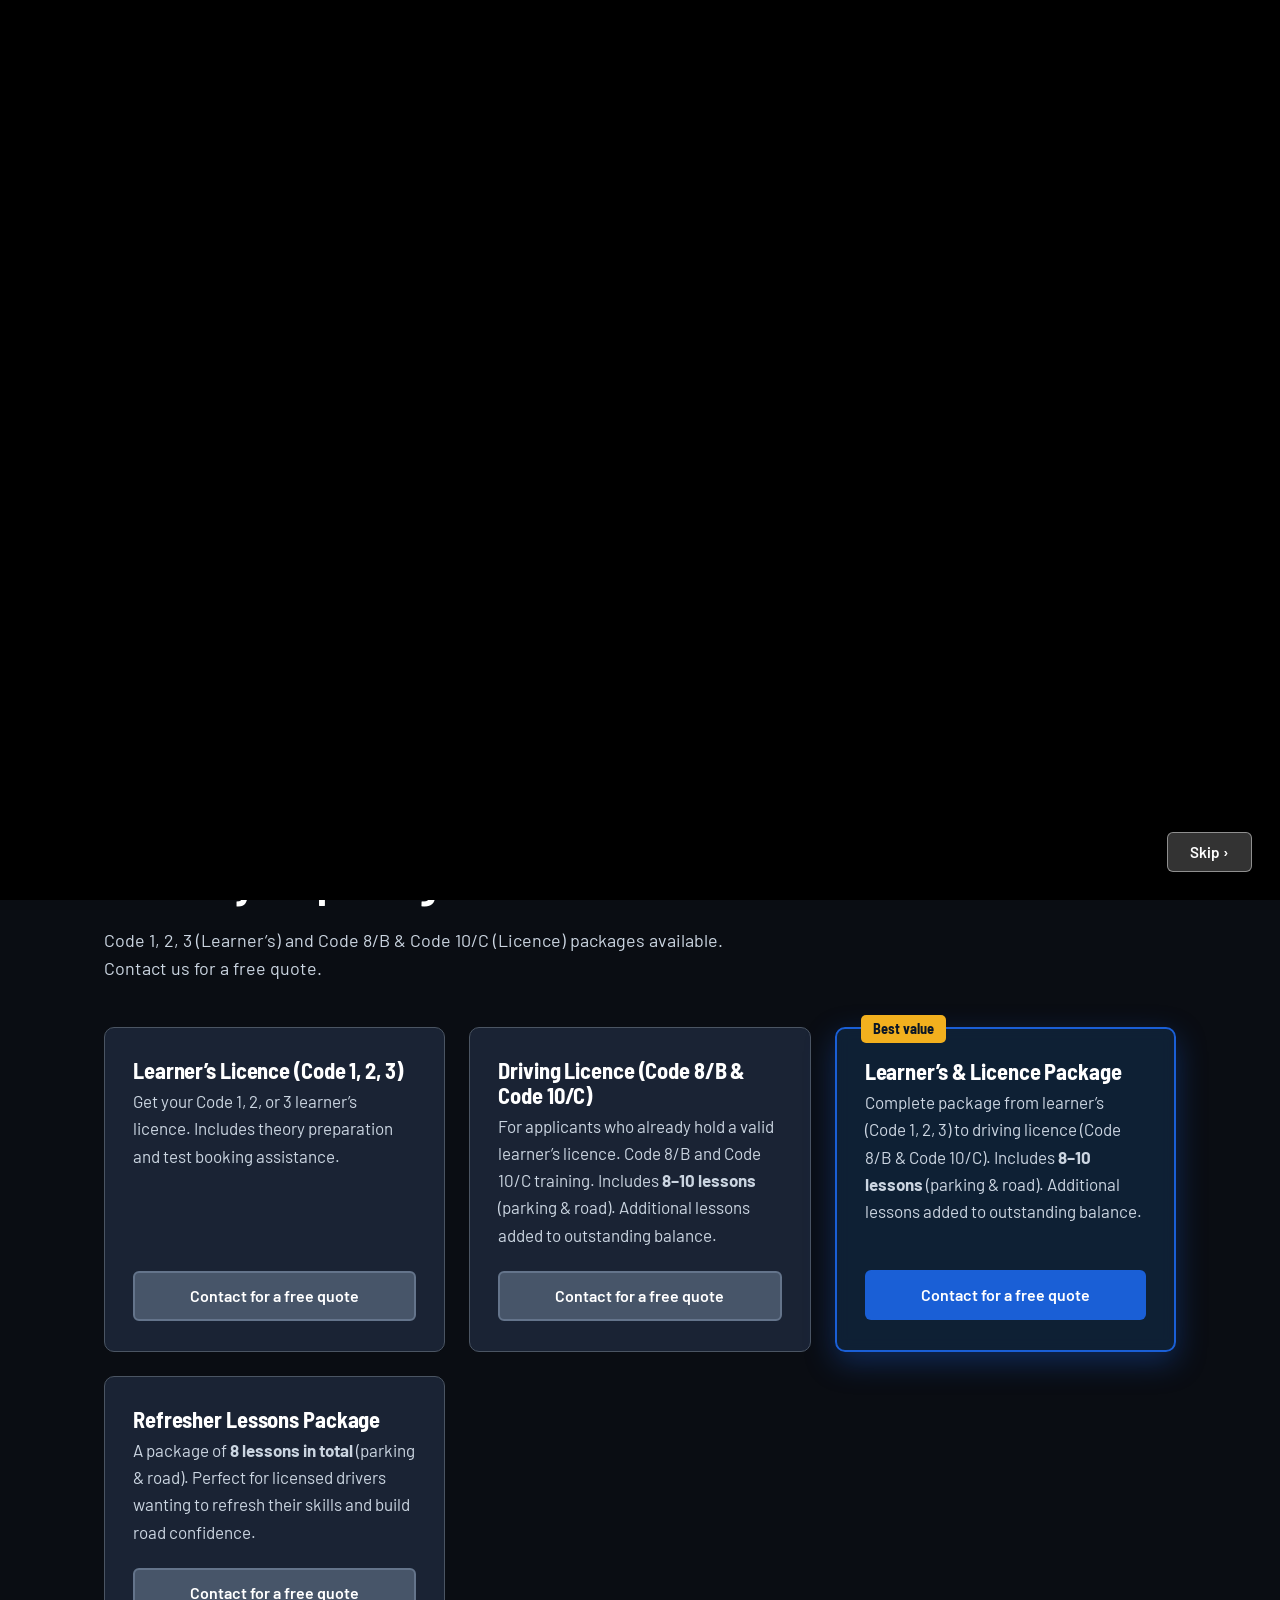
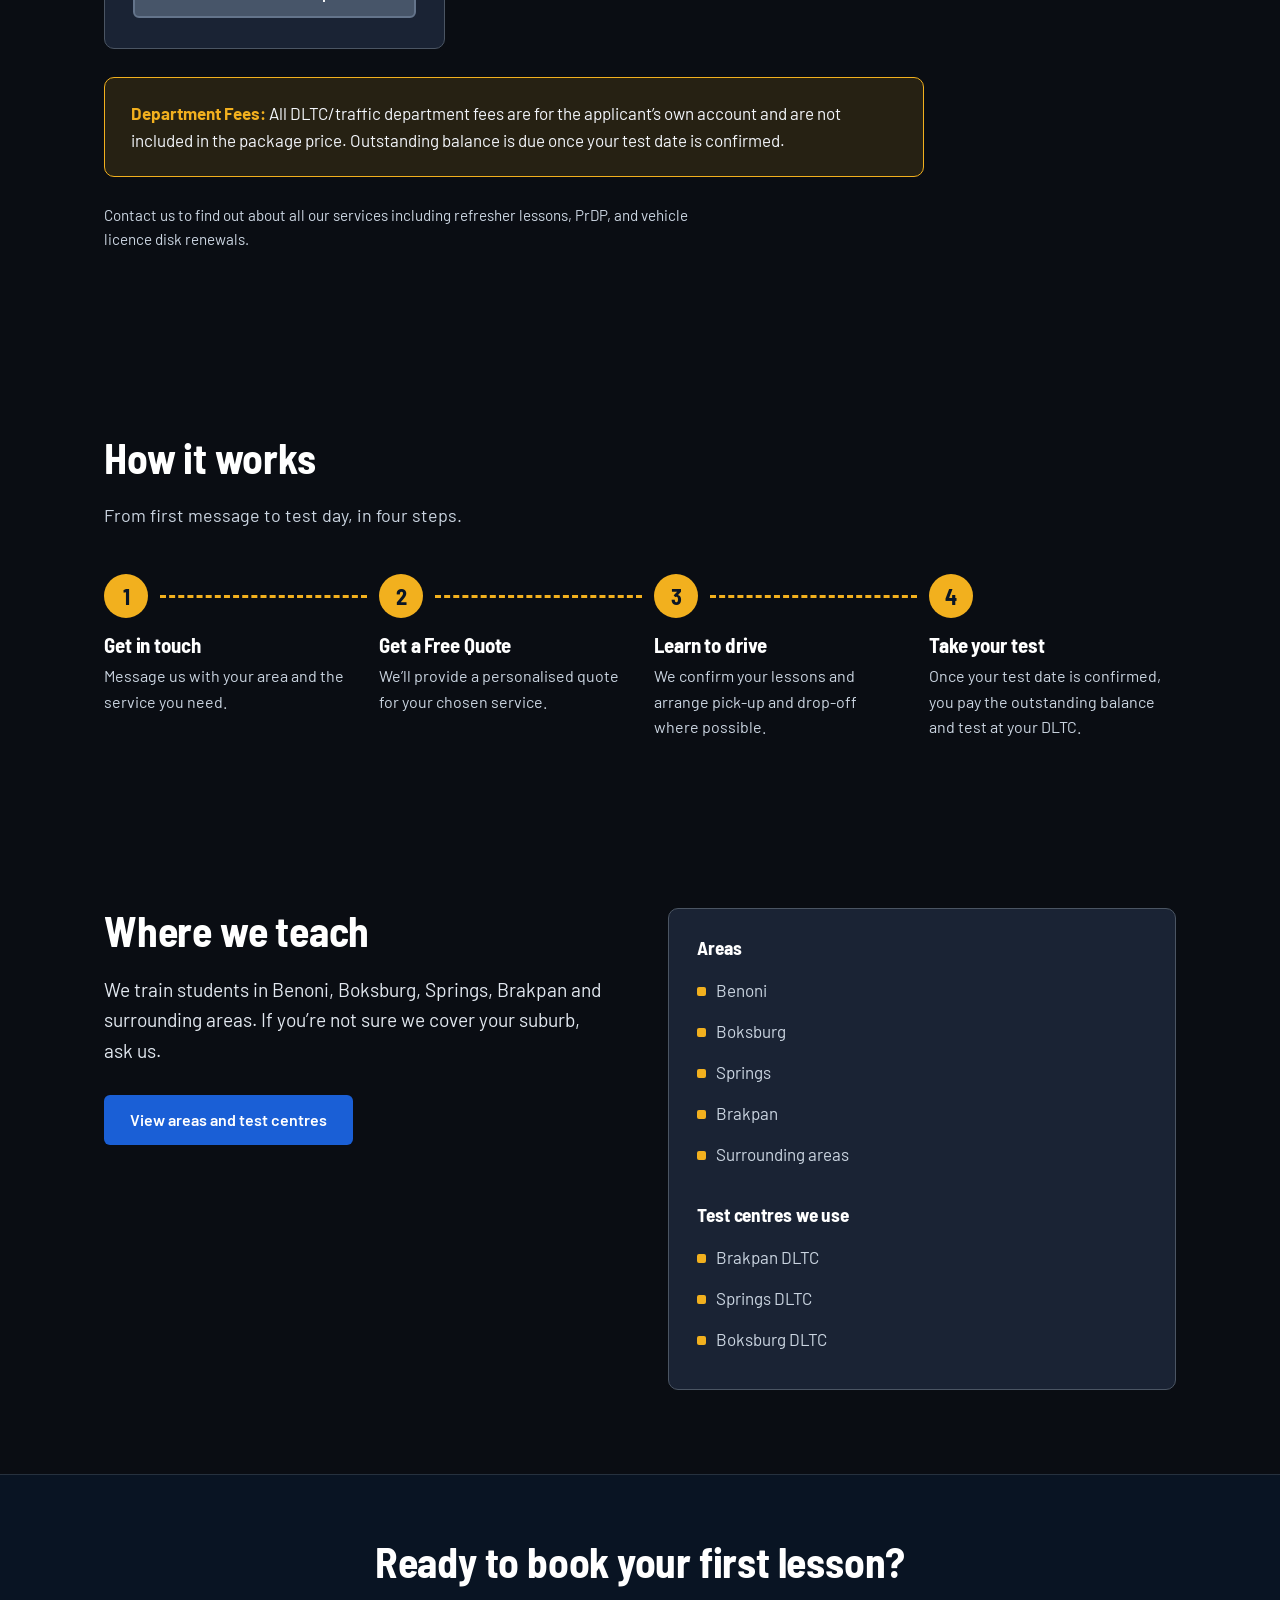
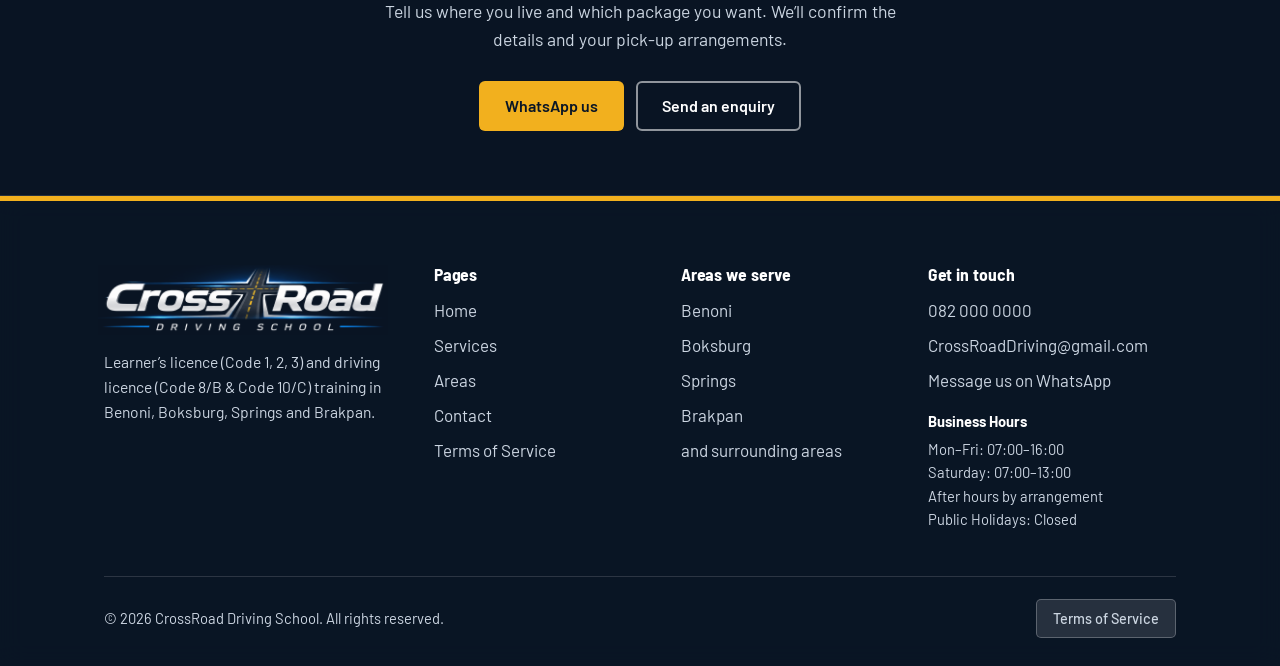
==== commit 5e6565e9: "v4" ====
--- a/index.html
+++ b/index.html
@@ -4,12 +4,11 @@
 <meta charset="utf-8">
 <meta name="viewport" content="width=device-width, initial-scale=1">
 <title>CrossRoad Driving School | Driving lessons in Benoni, Boksburg, Springs &amp; Brakpan</title>
-<meta name="description" content="Code 8 &amp; 10 learner&rsquo;s and driving licence training in Benoni, Boksburg, Springs and Brakpan. Refresher lessons, PrDP, licence disk renewals and booking assistance.">
+<meta name="description" content="Learner's licence (Code 1, 2, 3) and driving licence (Code 8/B &amp; Code 10/C) training in Benoni, Boksburg, Springs and Brakpan. Refresher lessons, PrDP, licence disk renewals and booking assistance.">
 <meta name="theme-color" content="#0A1626">
 <meta property="og:type" content="website">
 <meta property="og:title" content="CrossRoad Driving School | Driving lessons in Benoni, Boksburg, Springs &amp; Brakpan">
-<meta property="og:description" content="Code 8 &amp; 10 learner&rsquo;s and driving licence training in Benoni, Boksburg, Springs and Brakpan. Refresher lessons, PrDP, licence disk renewals and booking assistance.">
-<!-- After deploying, change og:image to the full URL, e.g. https://yourname.github.io/repo/assets/og-image.jpg -->
+<meta property="og:description" content="Learner's licence (Code 1, 2, 3) and driving licence (Code 8/B &amp; Code 10/C) training in Benoni, Boksburg, Springs and Brakpan. Refresher lessons, PrDP, licence disk renewals and booking assistance.">
 <meta property="og:image" content="assets/og-image.jpg">
 <link rel="icon" href="assets/favicon.svg" type="image/svg+xml">
 <link rel="apple-touch-icon" href="assets/apple-touch-icon.png">
@@ -19,12 +18,14 @@
 <link rel="stylesheet" href="css/styles.css">
 </head>
 <body>
-<canvas id="scroll-bg-canvas"></canvas>
+<canvas id="scroll-bg-canvas" style="position:fixed;top:0;left:0;width:100vw;height:100vh;width:100%;height:100%;z-index:-2;pointer-events:none;display:block;"></canvas>
+
 <div class="intro-overlay" id="intro-overlay">
-  <video class="intro-video" id="intro-video" src="assets/Intro.mp4" autoplay muted playsinline></video>
-  <audio id="intro-audio" src="assets/Intro.mp4" autoplay style="display:none"></audio>
+  <video class="intro-video" id="intro-video" src="assets/Intro.mp4" autoplay playsinline webkit-playsinline muted preload="auto"></video>
+  <audio id="intro-audio" src="assets/Intro.mp4" preload="auto" style="display:none"></audio>
   <button class="intro-skip" id="intro-skip">Skip &#8250;</button>
 </div>
+
 <a class="skip-link" href="#main">Skip to content</a>
 <header class="site-header">
   <div class="container header-inner">
@@ -42,12 +43,12 @@
   </div>
 </header>
 <main id="main">
-<script type="application/ld+json">{"@context": "https://schema.org", "@type": "LocalBusiness", "name": "CrossRoad Driving School", "description": "Code 8 & 10 learner's and driving licence training in Benoni, Boksburg, Springs and Brakpan.", "areaServed": [{"@type": "City", "name": "Benoni"}, {"@type": "City", "name": "Boksburg"}, {"@type": "City", "name": "Springs"}, {"@type": "City", "name": "Brakpan"}], "address": {"@type": "PostalAddress", "addressCountry": "ZA", "addressRegion": "Gauteng"}}</script>
+<script type="application/ld+json">{"@context": "https://schema.org", "@type": "LocalBusiness", "name": "CrossRoad Driving School", "description": "Learner's licence (Code 1, 2, 3) and driving licence (Code 8/B & Code 10/C) training in Benoni, Boksburg, Springs and Brakpan.", "areaServed": [{"@type": "City", "name": "Benoni"}, {"@type": "City", "name": "Boksburg"}, {"@type": "City", "name": "Springs"}, {"@type": "City", "name": "Brakpan"}], "address": {"@type": "PostalAddress", "addressCountry": "ZA", "addressRegion": "Gauteng"}}</script>
 <section class="hero">
   <div class="container hero-grid">
     <div>
       <h1>Learn to drive with confidence.</h1>
-      <p class="lead">Code 8 &amp; 10 learner&rsquo;s and driving licence training in Benoni, Boksburg, Springs, Brakpan and surrounding areas. Pick-up and drop-off available depending on your location.</p>
+      <p class="lead">Learner&rsquo;s licence (Code 1, 2, 3) and driving licence (Code 8/B &amp; Code 10/C) training in Benoni, Boksburg, Springs, Brakpan and surrounding areas. Pick-up and drop-off available depending on your location.</p>
       <div class="btn-row">
         <a class="btn btn--yellow" href="services.html">Our Services</a>
         <a class="btn btn--outline-light" href="contact.html">Contact us</a>
@@ -69,7 +70,7 @@
 <section class="strip" aria-label="Why choose us">
   <div class="container">
     <ul class="strip-grid">
-      <li class="strip-item"><svg viewBox="0 0 24 24" fill="none" stroke="currentColor" stroke-width="1.8" stroke-linecap="round" stroke-linejoin="round" aria-hidden="true"><path d="M3 12V4h8l10 10-8 8L3 12z"/><circle cx="7.5" cy="8.5" r="1.2"/></svg><div><strong>Code 8 &amp; 10</strong><span>Learner&rsquo;s and driving licence for Code 8 and Code 10.</span></div></li>
+      <li class="strip-item"><svg viewBox="0 0 24 24" fill="none" stroke="currentColor" stroke-width="1.8" stroke-linecap="round" stroke-linejoin="round" aria-hidden="true"><path d="M3 12V4h8l10 10-8 8L3 12z"/><circle cx="7.5" cy="8.5" r="1.2"/></svg><div><strong>Code 1, 2, 3 &amp; Code 8/B, 10/C</strong><span>Learner&rsquo;s (Code 1, 2, 3) and driving licence (Code 8/B &amp; Code 10/C) training.</span></div></li>
       <li class="strip-item"><svg viewBox="0 0 24 24" fill="none" stroke="currentColor" stroke-width="1.8" stroke-linecap="round" stroke-linejoin="round" aria-hidden="true"><rect x="4" y="10" width="16" height="11" rx="2"/><path d="M8 10V7a4 4 0 018 0v3"/></svg><div><strong>Booking Assistance</strong><span>We handle your DLTC test bookings for you.</span></div></li>
       <li class="strip-item"><svg viewBox="0 0 24 24" fill="none" stroke="currentColor" stroke-width="1.8" stroke-linecap="round" stroke-linejoin="round" aria-hidden="true"><path d="M12 21s7-6.2 7-11.5A7 7 0 005 9.5C5 14.8 12 21 12 21z"/><circle cx="12" cy="9.5" r="2.5"/></svg><div><strong>Pick-up and drop-off</strong><span>Available depending on your location. Rates vary by distance.</span></div></li>
     </ul>
@@ -80,31 +81,39 @@
   <div class="container">
     <div class="section-head">
       <h2>Choose your package</h2>
-      <p>Code 8 &amp; 10 packages available. Contact us for a personalised quote.</p>
+      <p>Code 1, 2, 3 (Learner&rsquo;s) and Code 8/B &amp; Code 10/C (Licence) packages available. Contact us for a free quote.</p>
     </div>
     <div class="plans">
+      <!-- Learner's only -->
       <article class="plan">
-        <h3>Learner&rsquo;s Licence Only</h3>
-        <p class="plan-desc">Get your Code 8 or Code 10 learner&rsquo;s licence. Includes theory preparation and test booking assistance.</p>
-        <a class="btn btn--outline-dark" href="contact.html" style="margin-top:auto">Contact for a free quote</a>
-      </article>
+        <h3>Learner&rsquo;s Licence (Code 1, 2, 3)</h3>
+        <p class="plan-desc">Get your Code 1, 2, or 3 learner&rsquo;s licence. Includes theory preparation and test booking assistance.</p>
+        <a class="btn btn--gray" href="contact.html" style="margin-top:auto">Contact for a free quote</a>
+      </article>
+
+      <!-- Licence only -->
       <article class="plan">
-        <h3>Driving Licence Only</h3>
-        <p class="plan-desc">For applicants who already hold a valid learner&rsquo;s licence. Includes <strong>8&ndash;10 lessons</strong> (parking &amp; road). Additional lessons added to outstanding balance.</p>
-        <a class="btn btn--outline-dark" href="contact.html" style="margin-top:auto">Contact for a free quote</a>
-      </article>
+        <h3>Driving Licence (Code 8/B &amp; Code 10/C)</h3>
+        <p class="plan-desc">For applicants who already hold a valid learner&rsquo;s licence. Code 8/B and Code 10/C training. Includes <strong>8&ndash;10 lessons</strong> (parking &amp; road). Additional lessons added to outstanding balance.</p>
+        <a class="btn btn--gray" href="contact.html" style="margin-top:auto">Contact for a free quote</a>
+      </article>
+
+      <!-- Combo package (Best value) -->
       <article class="plan plan--best">
         <span class="badge">Best value</span>
         <h3>Learner&rsquo;s &amp; Licence Package</h3>
-        <p class="plan-desc">From learner&rsquo;s to driving licence. Includes <strong>8&ndash;10 lessons</strong> (parking &amp; road). Additional lessons added to outstanding balance.</p>
+        <p class="plan-desc">Complete package from learner&rsquo;s (Code 1, 2, 3) to driving licence (Code 8/B &amp; Code 10/C). Includes <strong>8&ndash;10 lessons</strong> (parking &amp; road). Additional lessons added to outstanding balance.</p>
         <a class="btn btn--blue" href="contact.html" style="margin-top:auto">Contact for a free quote</a>
       </article>
+
+      <!-- Refresher lessons -->
       <article class="plan">
         <h3>Refresher Lessons Package</h3>
-        <p class="plan-desc">8 lessons total (parking &amp; road). Perfect for licensed drivers wanting to refresh their skills.</p>
-        <a class="btn btn--outline-dark" href="contact.html" style="margin-top:auto">Contact for a free quote</a>
-      </article>
-    </div>
+        <p class="plan-desc">A package of <strong>8 lessons in total</strong> (parking &amp; road). Perfect for licensed drivers wanting to refresh their skills and build road confidence.</p>
+        <a class="btn btn--gray" href="contact.html" style="margin-top:auto">Contact for a free quote</a>
+      </article>
+    </div>
+
     <div class="notice-box">
       <p><strong>Department Fees:</strong> All DLTC/traffic department fees are for the applicant&rsquo;s own account and are not included in the package price. Outstanding balance is due once your test date is confirmed.</p>
     </div>
@@ -158,7 +167,7 @@
     <div class="footer-grid">
       <div>
         <a class="footer-logo" href="index.html" aria-label="CrossRoad Driving School, home"><img src="assets/logo-dark.png" alt="CrossRoad Driving School" width="1200" height="288" loading="lazy"></a>
-        <p class="footer-about">Code 8 &amp; 10 learner&rsquo;s and driving licence training in Benoni, Boksburg, Springs and Brakpan.</p>
+        <p class="footer-about">Learner&rsquo;s licence (Code 1, 2, 3) and driving licence (Code 8/B &amp; Code 10/C) training in Benoni, Boksburg, Springs and Brakpan.</p>
       </div>
       <div>
         <h3>Pages</h3>
@@ -198,7 +207,7 @@
     </div>
     <div class="footer-bottom">
       <span>&copy; 2026 CrossRoad Driving School. All rights reserved.</span>
-      <span><a href="tos.html" style="color:inherit">Terms of Service</a></span>
+      <a class="btn-tos" href="tos.html">Terms of Service</a>
     </div>
   </div>
 </footer>
@@ -212,18 +221,45 @@
   var audio = document.getElementById('intro-audio');
   var skip = document.getElementById('intro-skip');
   if(!overlay) return;
+
+  // ONLY show when entering the website for the first time
+  if(sessionStorage.getItem('crossroad_intro_seen') === 'true'){
+    overlay.remove();
+    return;
+  }
+
   document.body.style.overflow = 'hidden';
+
   function dismiss(){
+    sessionStorage.setItem('crossroad_intro_seen', 'true');
     overlay.classList.add('fade-out');
     document.body.style.overflow = '';
     if(audio){ audio.pause(); audio.src = ''; }
-    setTimeout(function(){ overlay.remove(); }, 700);
+    setTimeout(function(){ overlay.remove(); }, 650);
   }
+
   video.addEventListener('ended', dismiss);
   skip.addEventListener('click', dismiss);
-  // Sync audio with video
-  video.addEventListener('play', function(){ if(audio) audio.play().catch(function(){}); });
-  video.addEventListener('pause', function(){ if(audio) audio.pause(); });
+
+  // Attempt video playback on mobile & desktop
+  var playPromise = video.play();
+  if (playPromise !== undefined) {
+    playPromise.then(function(){
+      if(audio){ audio.play().catch(function(){}); }
+    }).catch(function(){
+      // Autoplay with sound restricted, mute and play video
+      video.muted = true;
+      video.play().catch(function(){});
+    });
+  }
+
+  // Dismiss on click anywhere if desired, or skip button
+  overlay.addEventListener('click', function(e){
+    if(e.target === skip) return;
+    if(audio && audio.paused){
+      audio.play().catch(function(){});
+    }
+  });
 })();
 </script>
 </body>
--- a/css/styles.css
+++ b/css/styles.css
@@ -3,30 +3,30 @@
   --navy:#0A1626; --navy-2:#102238; --navy-3:#1B3252;
   --blue:#1A5FD6; --blue-dark:#1449A8; --sky:#6AA8FF;
   --yellow:#F2B01E; --yellow-dark:#DB9A0A;
-  --paper:#F3F6FB; --white:#FFFFFF; --ink:#0E1A2C; --muted:#4F5E78; --line:#8A9BB5;
-  --on-dark:#C9D5E8;
+  --paper:rgba(16, 34, 56, 0.75); --white:#FFFFFF; --ink:#FFFFFF; --muted:#94A3B8; --line:#4B5563;
+  --on-dark:#CBD5E1;
   --radius:10px; --maxw:1120px;
   --font-head:"Barlow Semi Condensed","Barlow",system-ui,sans-serif;
   --font-body:"Barlow",system-ui,-apple-system,"Segoe UI",Roboto,sans-serif;
 }
 *,*::before,*::after{box-sizing:border-box}
-html{scroll-behavior:smooth;-webkit-text-size-adjust:100%}
-body{margin:0;font-family:var(--font-body);font-size:1.0625rem;line-height:1.6;color:var(--ink);background:var(--white)}
+html{scroll-behavior:smooth;-webkit-text-size-adjust:100%;background:#0A0D13;color-scheme:dark}
+body{margin:0;font-family:var(--font-body);font-size:1.0625rem;line-height:1.6;color:#FFFFFF;background:transparent!important}
 img{max-width:100%;height:auto;display:block}
-a{color:var(--blue)}
-a:hover{color:var(--blue-dark)}
+a{color:var(--sky)}
+a:hover{color:#FFFFFF}
 :focus-visible{outline:3px solid var(--sky);outline-offset:3px;border-radius:4px}
 .sr-only{position:absolute;width:1px;height:1px;overflow:hidden;clip:rect(0 0 0 0);white-space:nowrap}
 .skip-link{position:absolute;left:12px;top:-60px;background:var(--yellow);color:var(--navy);padding:10px 16px;font-weight:600;border-radius:6px;z-index:100;text-decoration:none}
 .skip-link:focus{top:12px}
 .container{width:100%;max-width:var(--maxw);margin:0 auto;padding:0 24px}
 
-h1,h2,h3{font-family:var(--font-head);font-weight:700;line-height:1.1;margin:0 0 .5em;letter-spacing:-.005em}
+h1,h2,h3{font-family:var(--font-head);font-weight:700;line-height:1.1;margin:0 0 .5em;letter-spacing:-.005em;color:#FFFFFF}
 h1{font-size:clamp(2.4rem,5.2vw,3.9rem)}
 h2{font-size:clamp(1.8rem,3.4vw,2.6rem)}
 h3{font-size:1.4rem}
-p{margin:0 0 1em}
-.lead{font-size:1.2rem;max-width:60ch}
+p{margin:0 0 1em;color:#E2E8F0}
+.lead{font-size:1.2rem;max-width:60ch;color:#E2E8F0}
 .muted{color:var(--muted)}
 
 /* Buttons */
@@ -35,29 +35,33 @@
 .btn--yellow:hover{background:var(--yellow-dark);color:var(--navy)}
 .btn--blue{background:var(--blue);color:#fff}
 .btn--blue:hover{background:var(--blue-dark);color:#fff}
+.btn--gray{background:#475569;color:#FFFFFF;border-color:#64748B}
+.btn--gray:hover{background:#64748B;border-color:#94A3B8;color:#FFFFFF}
 .btn--outline-light{border-color:rgba(255,255,255,.55);color:#fff}
 .btn--outline-light:hover{background:rgba(255,255,255,.1);color:#fff;border-color:#fff}
-.btn--outline-dark{border-color:var(--line);color:var(--ink);background:#fff}
-.btn--outline-dark:hover{border-color:var(--blue);color:var(--blue)}
+.btn--outline-dark{border-color:#64748B;color:#FFFFFF;background:#475569}
+.btn--outline-dark:hover{border-color:#94A3B8;background:#64748B;color:#FFFFFF}
 .btn-row{display:flex;flex-wrap:wrap;gap:12px;margin-top:28px}
+.btn-tos{display:inline-flex;align-items:center;justify-content:center;padding:7px 16px;background:rgba(255,255,255,0.12);border:1px solid rgba(255,255,255,0.25);border-radius:5px;color:#FFFFFF;font-size:.9rem;font-weight:500;text-decoration:none;transition:background .15s,border-color .15s}
+.btn-tos:hover{background:rgba(255,255,255,0.22);border-color:#FFFFFF;color:#FFFFFF;text-decoration:none}
 
 /* Header */
-.site-header{position:sticky;top:0;z-index:50;background:#fff;border-bottom:1px solid var(--line)}
+.site-header{position:sticky;top:0;z-index:50;background:rgba(10,22,38,0.85);backdrop-filter:blur(12px);-webkit-backdrop-filter:blur(12px);border-bottom:1px solid rgba(255,255,255,0.12)}
 .header-inner{display:flex;align-items:center;justify-content:space-between;gap:20px;min-height:76px}
 .brand img{height:50px;width:auto}
 .nav{display:flex;align-items:center;gap:28px}
 .nav ul{display:flex;gap:6px;list-style:none;margin:0;padding:0}
-.nav ul a{display:block;padding:10px 14px;color:var(--ink);text-decoration:none;font-weight:500;border-radius:6px;border-bottom:3px solid transparent;border-radius:0}
-.nav ul a:hover{color:var(--blue)}
-.nav ul a[aria-current="page"]{color:var(--blue);border-bottom-color:var(--yellow);font-weight:600}
+.nav ul a{display:block;padding:10px 14px;color:#E2E8F0;text-decoration:none;font-weight:500;border-bottom:3px solid transparent}
+.nav ul a:hover{color:#FFFFFF}
+.nav ul a[aria-current="page"]{color:var(--yellow);border-bottom-color:var(--yellow);font-weight:600}
 .nav .btn{padding:12px 18px}
-.nav-toggle{display:none;background:none;border:1px solid var(--line);border-radius:6px;width:46px;height:46px;cursor:pointer;padding:0;align-items:center;justify-content:center}
-.nav-toggle .bars,.nav-toggle .bars::before,.nav-toggle .bars::after{display:block;width:20px;height:2px;background:var(--ink);content:"";position:relative}
+.nav-toggle{display:none;background:none;border:1px solid rgba(255,255,255,0.2);border-radius:6px;width:46px;height:46px;cursor:pointer;padding:0;align-items:center;justify-content:center}
+.nav-toggle .bars,.nav-toggle .bars::before,.nav-toggle .bars::after{display:block;width:20px;height:2px;background:#FFFFFF;content:"";position:relative}
 .nav-toggle .bars::before{position:absolute;top:-6px}
 .nav-toggle .bars::after{position:absolute;top:6px}
 
 /* Hero */
-.hero{position:relative;background:var(--navy);color:#fff;padding:72px 0 96px}
+.hero{position:relative;background:transparent!important;color:#fff;padding:72px 0 96px}
 .hero::after,.page-hero::after{content:"";position:absolute;left:0;right:0;bottom:0;height:5px;background:repeating-linear-gradient(90deg,var(--yellow) 0 38px,transparent 38px 70px)}
 .hero-grid{display:grid;grid-template-columns:1.15fr .85fr;gap:56px;align-items:center}
 .hero h1{color:#fff;max-width:15ch}
@@ -78,160 +82,156 @@
 .signpost-caption{margin:22px 0 0;text-align:center;color:var(--on-dark);font-size:.95rem}
 
 /* Page hero (inner pages) */
-.page-hero{position:relative;background:var(--navy);color:#fff;padding:56px 0 68px}
+.page-hero{position:relative;background:transparent!important;color:#fff;padding:56px 0 68px}
 .page-hero h1{color:#fff;font-size:clamp(2.2rem,4.4vw,3.3rem);margin-bottom:.35em}
 .page-hero p{color:var(--on-dark);max-width:62ch;font-size:1.15rem;margin:0}
 
 /* Strip */
-.strip{background:var(--paper);border-bottom:1px solid var(--line)}
+.strip{background:rgba(16,34,56,0.78);backdrop-filter:blur(10px);-webkit-backdrop-filter:blur(10px);border-bottom:1px solid rgba(255,255,255,0.12);border-top:1px solid rgba(255,255,255,0.06)}
 .strip-grid{display:grid;grid-template-columns:repeat(3,1fr);gap:24px;padding:30px 0;margin:0;list-style:none}
 .strip-item{display:flex;gap:14px;align-items:flex-start}
-.strip-item svg{flex:none;width:28px;height:28px;color:var(--blue);margin-top:2px}
-.strip-item strong{display:block;font-family:var(--font-head);font-size:1.15rem;line-height:1.2}
-.strip-item span{display:block;color:var(--muted);font-size:.95rem;line-height:1.4;margin-top:2px}
+.strip-item svg{flex:none;width:28px;height:28px;color:var(--yellow);margin-top:2px}
+.strip-item strong{display:block;font-family:var(--font-head);font-size:1.15rem;line-height:1.2;color:#FFFFFF}
+.strip-item span{display:block;color:var(--on-dark);font-size:.95rem;line-height:1.4;margin-top:2px}
 
 /* Sections */
-.section{padding:84px 0}
-.section:not(.section--paper){background:rgba(255,255,255,0.88)}
-.section--paper{background:var(--paper)}
+.section{padding:84px 0;background:transparent!important}
+.section--paper{background:transparent!important}
 .section-head{max-width:640px;margin-bottom:44px}
-.section-head p{color:var(--muted);font-size:1.12rem;margin:0}
+.section-head p{color:var(--on-dark);font-size:1.12rem;margin:0}
 
 /* Canvas background */
-#scroll-bg-canvas{position:fixed;top:0;left:0;width:100%;height:100%;z-index:-1;pointer-events:none}
+#scroll-bg-canvas{position:fixed!important;top:0!important;left:0!important;width:100vw!important;height:100vh!important;width:100%!important;height:100%!important;z-index:-2!important;pointer-events:none!important;display:block!important}
 
 /* Plans (home) */
 .plans{display:grid;grid-template-columns:repeat(auto-fill,minmax(260px,1fr));gap:24px;align-items:stretch}
-.plan{position:relative;display:flex;flex-direction:column;background:#fff;border:1px solid var(--line);border-radius:var(--radius);padding:30px 28px}
-.plan--best{border:2px solid var(--blue);box-shadow:0 10px 30px rgba(26,95,214,.12)}
+.plan{position:relative;display:flex;flex-direction:column;background:rgba(30,41,59,0.85);backdrop-filter:blur(8px);-webkit-backdrop-filter:blur(8px);border:1px solid var(--line);border-radius:var(--radius);padding:30px 28px;color:#FFFFFF}
+.plan--best{background:rgba(16,34,56,0.92);border:2px solid var(--blue);box-shadow:0 10px 30px rgba(26,95,214,.35)}
 .badge{position:absolute;top:-14px;left:24px;background:var(--yellow);color:var(--navy);font:700 .9rem/1 var(--font-head);padding:7px 12px;border-radius:5px}
-.plan h3{margin-bottom:.25em}
-.plan-desc{color:var(--muted);margin-bottom:22px}
-.price{font:700 3rem/1 var(--font-head);margin:0 0 4px;color:var(--ink)}
-.price-note{color:var(--muted);font-size:.95rem;margin-bottom:22px}
-.plan dl{margin:0 0 24px;border-top:1px solid var(--line)}
-.plan dl div{display:flex;justify-content:space-between;padding:11px 0;border-bottom:1px solid var(--line)}
+.plan h3{margin-bottom:.25em;color:#FFFFFF}
+.plan-desc{color:var(--on-dark);margin-bottom:22px}
+.plan dl{margin:0 0 24px;border-top:1px solid rgba(255,255,255,0.12)}
+.plan dl div{display:flex;justify-content:space-between;padding:11px 0;border-bottom:1px solid rgba(255,255,255,0.12)}
 .plan dt{color:var(--muted)}
 .plan dd{margin:0;font-weight:600}
 .plan .btn{margin-top:auto}
-.fine{color:var(--muted);font-size:.95rem;margin-top:26px;max-width:70ch}
+.fine{color:var(--on-dark);font-size:.95rem;margin-top:26px;max-width:70ch}
 
 /* Notice box */
-.notice-box{background:#FFF8E6;border:1px solid #F2B01E;border-radius:var(--radius);padding:22px 26px;max-width:820px;margin-top:28px}
-.notice-box p{margin:0 0 .5em;color:var(--ink)}
+.notice-box{background:rgba(242,176,30,0.12);border:1px solid #F2B01E;border-radius:var(--radius);padding:22px 26px;max-width:820px;margin-top:28px;color:#F3F6FB}
+.notice-box p{margin:0 0 .5em;color:#F3F6FB}
 .notice-box p:last-child{margin:0}
-.notice-box strong{color:var(--ink)}
+.notice-box strong{color:#F2B01E}
 
 /* Steps */
 .steps{list-style:none;margin:0;padding:0;display:grid;grid-template-columns:repeat(4,1fr);gap:28px;counter-reset:step}
 .steps li{counter-increment:step;position:relative;padding-top:60px}
-.steps li::before{content:counter(step);position:absolute;top:0;left:0;width:44px;height:44px;border-radius:50%;background:var(--navy);color:#fff;font:700 1.4rem/44px var(--font-head);text-align:center}
+.steps li::before{content:counter(step);position:absolute;top:0;left:0;width:44px;height:44px;border-radius:50%;background:var(--yellow);color:var(--navy);font:700 1.4rem/44px var(--font-head);text-align:center}
 .steps li::after{content:"";position:absolute;top:21px;left:56px;right:-16px;border-top:3px dashed var(--yellow)}
 .steps li:last-child::after{display:none}
-.steps h3{font-size:1.3rem;margin-bottom:.3em}
-.steps p{color:var(--muted);margin:0;font-size:1rem}
+.steps h3{font-size:1.3rem;margin-bottom:.3em;color:#FFFFFF}
+.steps p{color:var(--on-dark);margin:0;font-size:1rem}
 
 /* Areas split */
 .split{display:grid;grid-template-columns:1fr 1fr;gap:56px;align-items:start}
-.panel{background:#fff;border:1px solid var(--line);border-radius:var(--radius);padding:28px}
-.panel h3{font-size:1.2rem;margin-bottom:.6em}
+.panel{background:rgba(30,41,59,0.85);backdrop-filter:blur(8px);-webkit-backdrop-filter:blur(8px);border:1px solid var(--line);border-radius:var(--radius);padding:28px;color:#FFFFFF}
+.panel h3{font-size:1.2rem;margin-bottom:.6em;color:#FFFFFF}
 .panel h3:not(:first-child){margin-top:1.5em}
 .tick-list{list-style:none;margin:0;padding:0}
-.tick-list li{display:flex;gap:10px;padding:7px 0;align-items:baseline}
+.tick-list li{display:flex;gap:10px;padding:7px 0;align-items:baseline;color:var(--on-dark)}
 .tick-list li::before{content:"";flex:none;width:9px;height:9px;background:var(--yellow);border-radius:2px;transform:translateY(-1px)}
 
 /* CTA band */
-.cta-band{background:var(--navy);color:#fff;padding:64px 0;text-align:center}
+.cta-band{background:rgba(10,22,38,0.88);backdrop-filter:blur(10px);color:#fff;padding:64px 0;text-align:center;border-top:1px solid rgba(255,255,255,0.12);border-bottom:1px solid rgba(255,255,255,0.12)}
 .cta-band h2{color:#fff;margin-bottom:.3em}
 .cta-band p{color:var(--on-dark);margin:0 auto;max-width:52ch;font-size:1.1rem}
 .cta-band .btn-row{justify-content:center}
 
 /* Plan rows (services) */
 .plan-rows{display:grid;gap:18px}
-.plan-row{position:relative;display:grid;grid-template-columns:1.4fr 1fr;gap:20px;align-items:center;background:#fff;border:1px solid var(--line);border-radius:var(--radius);padding:26px 28px}
-.plan-row--best{border:2px solid var(--blue);box-shadow:0 10px 30px rgba(26,95,214,.12)}
-.plan-row h3{margin-bottom:.2em}
-.plan-row p{margin:0;color:var(--muted);font-size:1rem}
-.fig span{display:block;color:var(--muted);font-size:.9rem}
-.fig strong{display:block;font:700 1.9rem/1.1 var(--font-head)}
-.fig--total strong{font-size:2.3rem}
-.save{display:inline-block;margin-top:8px;font-weight:600;color:#7A5300;background:#FFF1CC;padding:3px 10px;border-radius:4px;font-size:.9rem}
-
+.plan-row{position:relative;display:grid;grid-template-columns:1.4fr 1fr;gap:20px;align-items:center;background:rgba(30,41,59,0.85);backdrop-filter:blur(8px);-webkit-backdrop-filter:blur(8px);border:1px solid var(--line);border-radius:var(--radius);padding:26px 28px;color:#FFFFFF}
+.plan-row--best{background:rgba(16,34,56,0.92);border:2px solid var(--blue);box-shadow:0 10px 30px rgba(26,95,214,.35)}
+.plan-row h3{margin-bottom:.2em;color:#FFFFFF}
+.plan-row p{margin:0;color:var(--on-dark);font-size:1rem}
+
+/* Additional service cards */
+.service-grid{display:grid;grid-template-columns:repeat(auto-fill,minmax(280px,1fr));gap:24px}
+.service-card{background:rgba(30,41,59,0.85);backdrop-filter:blur(8px);-webkit-backdrop-filter:blur(8px);border:1px solid var(--line);border-radius:var(--radius);padding:28px;display:flex;flex-direction:column;gap:14px;color:#FFFFFF}
+.service-card h3{margin:0;font-size:1.3rem;color:#FFFFFF}
+.service-card p{margin:0;color:var(--on-dark);font-size:1rem;flex:1}
+.service-card .btn{align-self:flex-start;margin-top:auto}
+.service-card .tag{display:inline-block;background:rgba(255,255,255,0.08);border:1px solid var(--line);border-radius:4px;padding:3px 10px;font-size:.85rem;font-weight:600;color:var(--on-dark);margin-bottom:4px}
+
+/* Business hours */
+.hours-grid{display:grid;grid-template-columns:repeat(auto-fill,minmax(220px,1fr));gap:16px;max-width:720px}
+.hours-card{background:rgba(30,41,59,0.85);backdrop-filter:blur(8px);-webkit-backdrop-filter:blur(8px);border:1px solid var(--line);border-radius:var(--radius);padding:20px 24px;color:#FFFFFF}
+.hours-card strong{display:block;font-family:var(--font-head);font-size:1.15rem;margin-bottom:4px;color:#FFFFFF}
+.hours-card span{color:var(--on-dark);font-size:1rem}
+
+/* Pay list */
 .pay-list{list-style:none;margin:0;padding:0;display:grid;gap:14px;max-width:760px}
-.pay-list li{display:grid;grid-template-columns:130px 1fr;gap:18px;padding:18px 22px;background:#fff;border:1px solid var(--line);border-radius:var(--radius)}
-.pay-list strong{font-family:var(--font-head);font-size:1.2rem}
-.pay-list span{color:var(--muted)}
-
-/* Service cards */
-.service-grid{display:grid;grid-template-columns:repeat(auto-fill,minmax(280px,1fr));gap:24px}
-.service-card{background:#fff;border:1px solid var(--line);border-radius:var(--radius);padding:28px;display:flex;flex-direction:column;gap:14px}
-.service-card h3{margin:0;font-size:1.3rem}
-.service-card p{margin:0;color:var(--muted);font-size:1rem;flex:1}
-.service-card .btn{align-self:flex-start;margin-top:auto}
-.service-card .tag{display:inline-block;background:var(--paper);border:1px solid var(--line);border-radius:4px;padding:3px 10px;font-size:.85rem;font-weight:600;color:var(--muted);margin-bottom:4px}
-
-/* Hours */
-.hours-grid{display:grid;grid-template-columns:repeat(auto-fill,minmax(220px,1fr));gap:16px;max-width:860px}
-.hours-card{background:#fff;border:1px solid var(--line);border-radius:var(--radius);padding:20px 24px}
-.hours-card strong{display:block;font-family:var(--font-head);font-size:1.15rem;margin-bottom:4px}
-.hours-card span{color:var(--muted);font-size:1rem}
-.hours-note{margin-top:16px;color:var(--muted);font-size:.95rem;font-style:italic}
+.pay-list li{display:grid;grid-template-columns:140px 1fr;gap:18px;padding:18px 22px;background:rgba(30,41,59,0.85);backdrop-filter:blur(8px);border:1px solid var(--line);border-radius:var(--radius);color:#FFFFFF}
+.pay-list strong{font-family:var(--font-head);font-size:1.2rem;color:var(--yellow)}
+.pay-list span{color:var(--on-dark)}
 
 /* FAQ */
 .faq{max-width:780px}
-.faq details{border-bottom:1px solid var(--line)}
-.faq summary{cursor:pointer;list-style:none;padding:20px 40px 20px 0;font:600 1.25rem/1.3 var(--font-head);position:relative}
+.faq details{border-bottom:1px solid rgba(255,255,255,0.15)}
+.faq summary{cursor:pointer;list-style:none;padding:20px 40px 20px 0;font:600 1.25rem/1.3 var(--font-head);position:relative;color:#FFFFFF}
 .faq summary::-webkit-details-marker{display:none}
-.faq summary::after{content:"+";position:absolute;right:6px;top:50%;transform:translateY(-50%);font:400 1.8rem/1 var(--font-body);color:var(--blue)}
+.faq summary::after{content:"+";position:absolute;right:6px;top:50%;transform:translateY(-50%);font:400 1.8rem/1 var(--font-body);color:var(--sky)}
 .faq details[open] summary::after{content:"\2013"}
-.faq details p{color:var(--muted);padding-bottom:20px;margin:0;max-width:64ch}
+.faq details p{color:var(--on-dark);padding-bottom:20px;margin:0;max-width:64ch}
 
 /* Areas page */
 .town-grid{display:grid;grid-template-columns:repeat(2,1fr);gap:20px}
-.town{background:#fff;border:1px solid var(--line);border-left:6px solid var(--blue);border-radius:var(--radius);padding:24px 26px;scroll-margin-top:100px}
-.town h3{margin-bottom:.25em}
-.town p{margin:0;color:var(--muted)}
+.town{background:rgba(30,41,59,0.85);backdrop-filter:blur(8px);border:1px solid var(--line);border-left:6px solid var(--blue);border-radius:var(--radius);padding:24px 26px;scroll-margin-top:100px;color:#FFFFFF}
+.town h3{margin-bottom:.25em;color:#FFFFFF}
+.town p{margin:0;color:var(--on-dark)}
 .dltc-grid{display:grid;grid-template-columns:repeat(3,1fr);gap:20px}
-.dltc{background:#fff;border:1px solid var(--line);border-radius:var(--radius);padding:24px 26px}
-.dltc h3{margin-bottom:.4em}
+.dltc{background:rgba(30,41,59,0.85);backdrop-filter:blur(8px);border:1px solid var(--line);border-radius:var(--radius);padding:24px 26px;color:#FFFFFF}
+.dltc h3{margin-bottom:.4em;color:#FFFFFF}
 .dltc a{font-weight:600}
 
 /* Contact */
 .contact-layout{display:grid;grid-template-columns:.85fr 1.15fr;gap:48px;align-items:start}
 .info-list{list-style:none;margin:0 0 28px;padding:0;display:grid;gap:16px}
 .info-list li{display:flex;gap:14px;align-items:flex-start}
-.info-list svg{flex:none;width:26px;height:26px;color:var(--blue);margin-top:2px}
+.info-list svg{flex:none;width:26px;height:26px;color:var(--yellow);margin-top:2px}
 .info-list small{display:block;color:var(--muted);font-size:.9rem}
-.info-list a,.info-list strong{font-weight:600;font-size:1.1rem}
-.form{background:#fff;border:1px solid var(--line);border-radius:var(--radius);padding:32px}
-.form h2{font-size:1.7rem}
+.info-list a,.info-list strong{font-weight:600;font-size:1.1rem;color:#FFFFFF}
+.form{background:rgba(15,23,42,0.88);backdrop-filter:blur(10px);border:1px solid var(--line);border-radius:var(--radius);padding:32px;color:#FFFFFF}
+.form h2{font-size:1.7rem;color:#FFFFFF}
 .field{margin-bottom:18px}
-.field label{display:block;font-weight:600;margin-bottom:6px}
-.field input,.field select,.field textarea{width:100%;font:inherit;padding:13px 14px;border:1px solid #B9C4D6;border-radius:6px;background:#fff;color:var(--ink)}
+.field label{display:block;font-weight:600;margin-bottom:6px;color:#FFFFFF}
+.field input,.field select,.field textarea{width:100%;font:inherit;padding:13px 14px;border:1px solid #4B5563;border-radius:6px;background:rgba(30,41,59,0.9);color:#FFFFFF}
 .field textarea{min-height:120px;resize:vertical}
-.field input:focus,.field select:focus,.field textarea:focus{outline:3px solid rgba(26,95,214,.3);border-color:var(--blue)}
+.field input:focus,.field select:focus,.field textarea:focus{outline:3px solid rgba(26,95,214,.4);border-color:var(--sky)}
 .field-row{display:grid;grid-template-columns:1fr 1fr;gap:18px}
 .form-status{min-height:1.5em;margin:14px 0 0;font-weight:500}
-.form-hint{color:var(--muted);font-size:.95rem;margin-top:12px}
+.form-hint{color:var(--on-dark);font-size:.95rem;margin-top:12px}
 
 /* Footer */
-.site-footer{background:var(--navy);color:var(--on-dark);padding:64px 0 28px;border-top:5px solid var(--yellow)}
+.site-footer{background:rgba(10,22,38,0.92);backdrop-filter:blur(12px);color:var(--on-dark);padding:64px 0 28px;border-top:5px solid var(--yellow)}
 .footer-grid{display:grid;grid-template-columns:1.4fr 1fr 1fr 1.2fr;gap:40px}
 .footer-logo img{width:min(300px,100%);mix-blend-mode:screen;margin-left:-6px}
-.footer-about{margin:14px 0 0;font-size:.98rem;max-width:34ch}
+.footer-about{margin:14px 0 0;font-size:.98rem;max-width:34ch;color:var(--on-dark)}
 .site-footer h3{font-size:1.1rem;color:#fff;margin-bottom:.7em}
 .site-footer ul{list-style:none;margin:0;padding:0}
 .site-footer li{margin-bottom:8px}
 .site-footer a{color:var(--on-dark);text-decoration:none}
 .site-footer a:hover{color:#fff;text-decoration:underline}
-.footer-bottom{margin-top:44px;padding-top:22px;border-top:1px solid rgba(255,255,255,.14);font-size:.92rem;display:flex;flex-wrap:wrap;gap:8px 24px;justify-content:space-between}
+.footer-bottom{margin-top:44px;padding-top:22px;border-top:1px solid rgba(255,255,255,0.14);font-size:.92rem;display:flex;flex-wrap:wrap;gap:12px 24px;justify-content:space-between;align-items:center}
 
 /* Intro overlay */
-.intro-overlay{position:fixed;inset:0;z-index:9999;background:#000;display:flex;align-items:center;justify-content:center;transition:opacity .6s ease}
+.intro-overlay{position:fixed;top:0;left:0;right:0;bottom:0;width:100%;height:100%;z-index:99999;background:#000;display:flex;align-items:center;justify-content:center;transition:opacity .6s ease;overflow:hidden}
 .intro-overlay.fade-out{opacity:0;pointer-events:none}
-.intro-video{width:100%;height:100%;object-fit:cover;position:absolute;inset:0}
-.intro-skip{position:absolute;bottom:28px;right:28px;background:rgba(255,255,255,.18);border:1px solid rgba(255,255,255,.4);color:#fff;padding:10px 20px;border-radius:6px;font:600 .95rem var(--font-body);cursor:pointer;z-index:1;transition:background .15s}
-.intro-skip:hover{background:rgba(255,255,255,.32)}
+.intro-video{position:absolute;top:0;left:0;width:100%;height:100%;object-fit:contain}
+@media (min-width:768px){
+  .intro-video{object-fit:cover}
+}
+.intro-skip{position:absolute;bottom:28px;right:28px;background:rgba(255,255,255,.2);border:1px solid rgba(255,255,255,.45);color:#fff;padding:10px 22px;border-radius:6px;font:600 .95rem var(--font-body);cursor:pointer;z-index:2;transition:background .15s}
+.intro-skip:hover{background:rgba(255,255,255,.35)}
 
 /* Responsive */
 @media (max-width:960px){
@@ -249,11 +249,11 @@
 }
 @media (max-width:820px){
   .nav-toggle{display:inline-flex}
-  .nav{position:absolute;left:0;right:0;top:100%;background:#fff;border-bottom:1px solid var(--line);flex-direction:column;align-items:stretch;gap:0;padding:8px 24px 20px;display:none}
+  .nav{position:absolute;left:0;right:0;top:100%;background:#0D1B2E;border-bottom:1px solid rgba(255,255,255,0.15);flex-direction:column;align-items:stretch;gap:0;padding:8px 24px 20px;display:none}
   .nav.is-open{display:flex}
   .nav ul{flex-direction:column;gap:0}
-  .nav ul a{padding:14px 4px;border-bottom:1px solid var(--line)}
-  .nav ul a[aria-current="page"]{border-bottom-color:var(--yellow)}
+  .nav ul a{padding:14px 4px;border-bottom:1px solid rgba(255,255,255,0.1)}
+  .nav ul a[aria-current="page"]{border-bottom-color:var(--yellow);color:var(--yellow)}
   .nav .btn{margin-top:16px}
 }
 @media (max-width:620px){
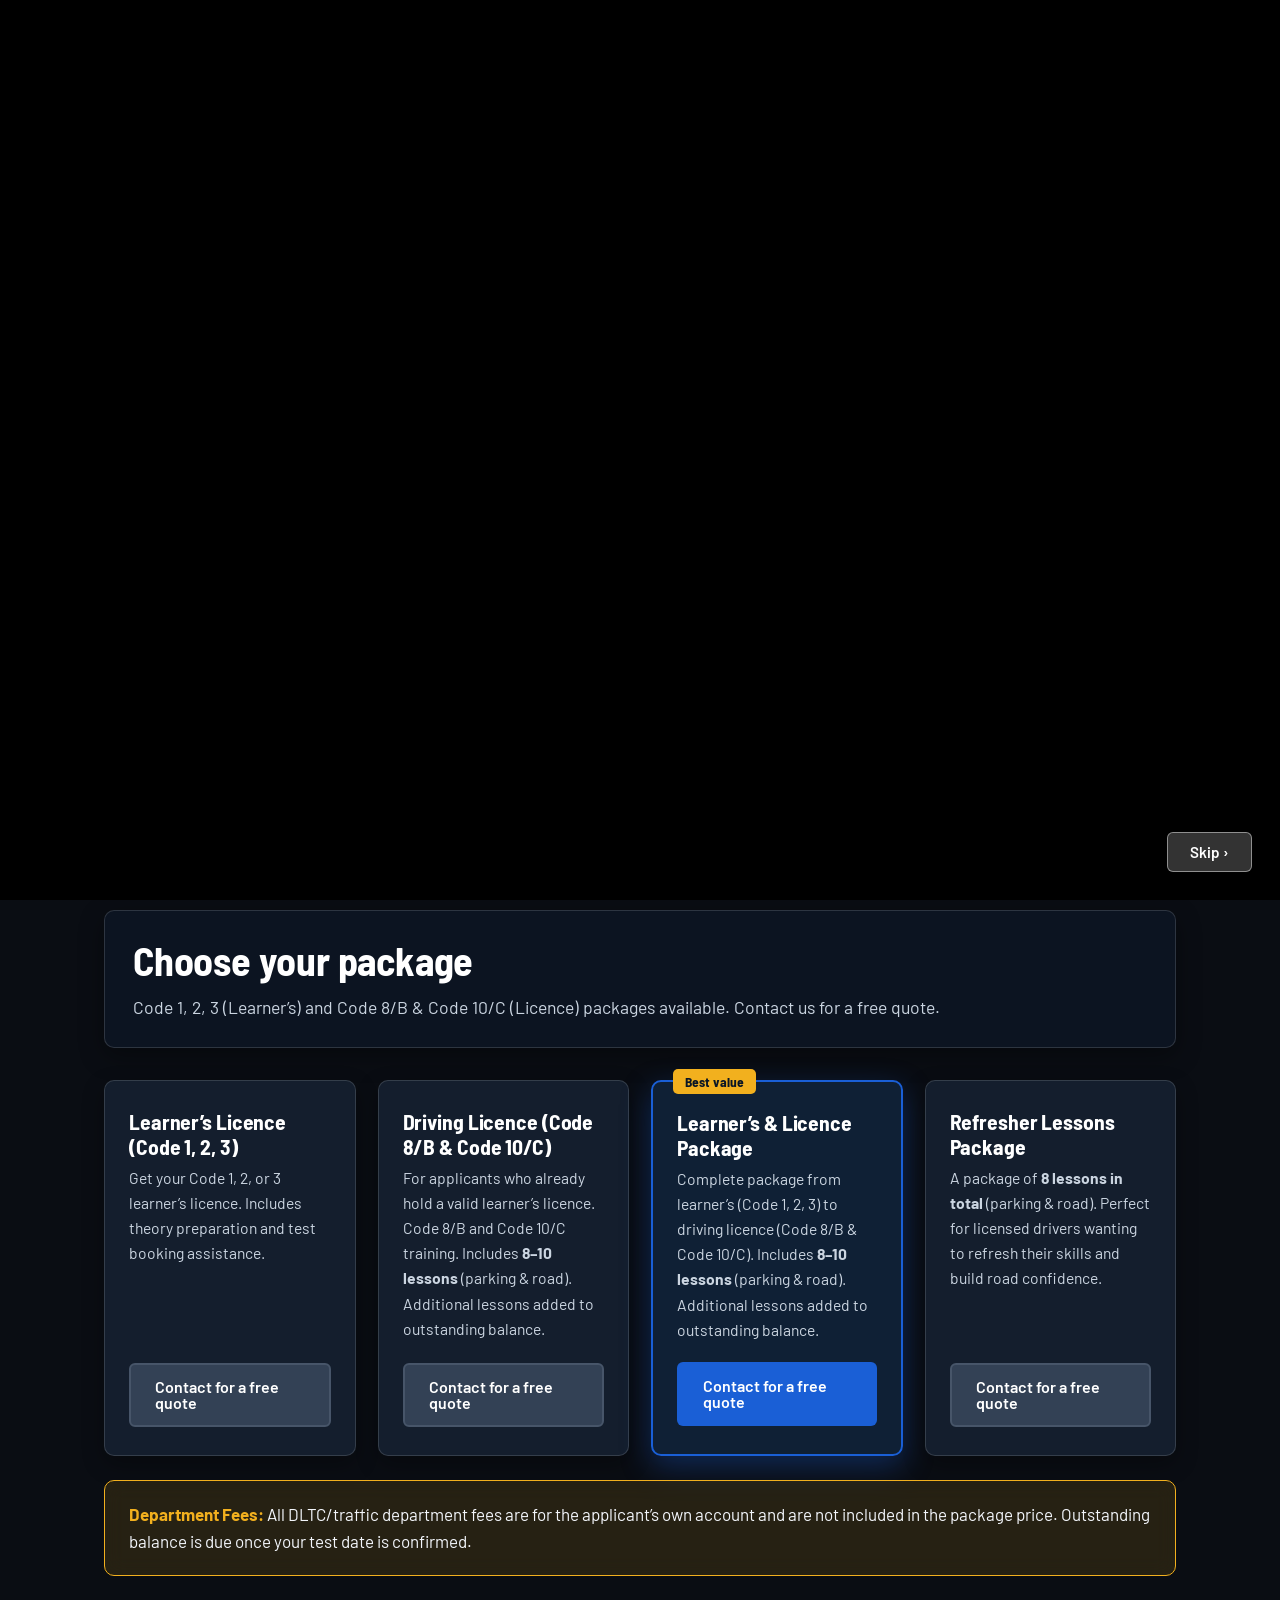
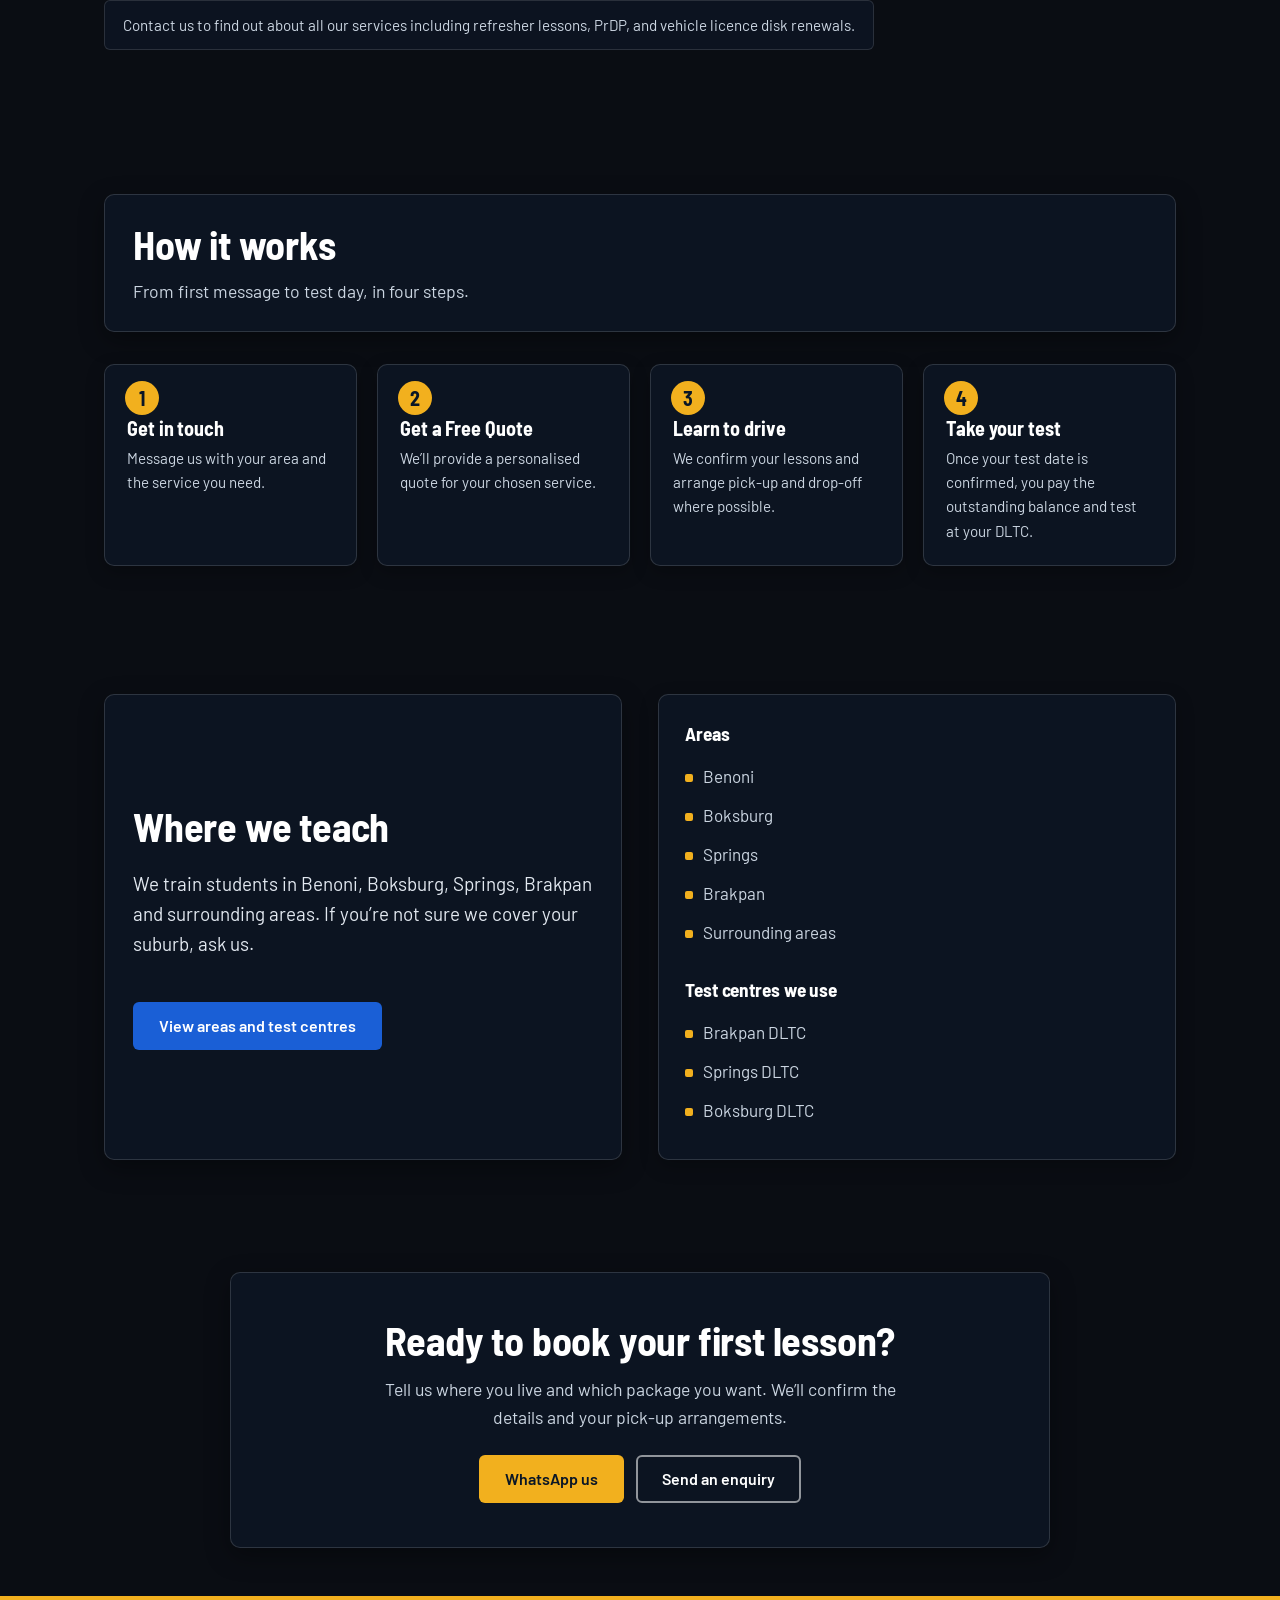
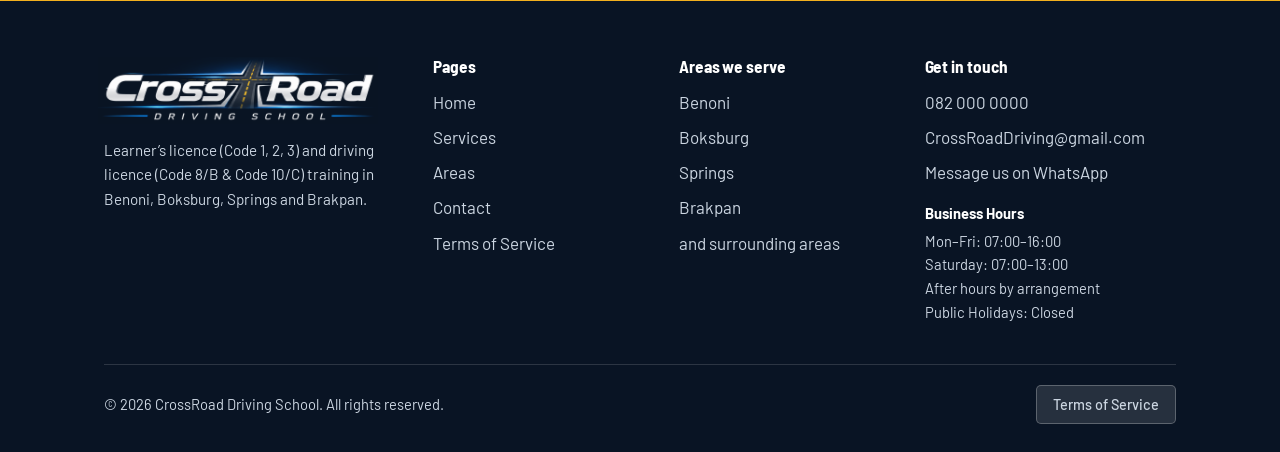
==== commit 246698ce: "v5" ====
--- a/index.html
+++ b/index.html
@@ -46,7 +46,7 @@
 <script type="application/ld+json">{"@context": "https://schema.org", "@type": "LocalBusiness", "name": "CrossRoad Driving School", "description": "Learner's licence (Code 1, 2, 3) and driving licence (Code 8/B & Code 10/C) training in Benoni, Boksburg, Springs and Brakpan.", "areaServed": [{"@type": "City", "name": "Benoni"}, {"@type": "City", "name": "Boksburg"}, {"@type": "City", "name": "Springs"}, {"@type": "City", "name": "Brakpan"}], "address": {"@type": "PostalAddress", "addressCountry": "ZA", "addressRegion": "Gauteng"}}</script>
 <section class="hero">
   <div class="container hero-grid">
-    <div>
+    <div class="hero-card">
       <h1>Learn to drive with confidence.</h1>
       <p class="lead">Learner&rsquo;s licence (Code 1, 2, 3) and driving licence (Code 8/B &amp; Code 10/C) training in Benoni, Boksburg, Springs, Brakpan and surrounding areas. Pick-up and drop-off available depending on your location.</p>
       <div class="btn-row">
@@ -55,7 +55,7 @@
       </div>
       <p class="hero-note">Your test is booked at the Brakpan, Springs or Boksburg DLTC.</p>
     </div>
-    <div>
+    <div class="signpost-card">
       <nav class="signpost" aria-label="Areas we serve">
         <a class="sign" href="areas.html#benoni">Benoni</a>
         <a class="sign sign--left" href="areas.html#boksburg">Boksburg</a>
@@ -138,7 +138,7 @@
 
 <section class="section" id="areas">
   <div class="container split">
-    <div>
+    <div class="text-block">
       <h2>Where we teach</h2>
       <p class="lead">We train students in Benoni, Boksburg, Springs, Brakpan and surrounding areas. If you&rsquo;re not sure we cover your suburb, ask us.</p>
       <div class="btn-row"><a class="btn btn--blue" href="areas.html">View areas and test centres</a></div>
@@ -153,11 +153,13 @@
 </section>
 <section class="cta-band">
   <div class="container">
-    <h2>Ready to book your first lesson?</h2>
-    <p>Tell us where you live and which package you want. We&rsquo;ll confirm the details and your pick-up arrangements.</p>
-    <div class="btn-row">
-      <a class="btn btn--yellow" data-whatsapp href="contact.html">WhatsApp us</a>
-      <a class="btn btn--outline-light" href="contact.html">Send an enquiry</a>
+    <div class="cta-card">
+      <h2>Ready to book your first lesson?</h2>
+      <p>Tell us where you live and which package you want. We&rsquo;ll confirm the details and your pick-up arrangements.</p>
+      <div class="btn-row">
+        <a class="btn btn--yellow" data-whatsapp href="contact.html">WhatsApp us</a>
+        <a class="btn btn--outline-light" href="contact.html">Send an enquiry</a>
+      </div>
     </div>
   </div>
 </section>
--- a/css/styles.css
+++ b/css/styles.css
@@ -21,235 +21,241 @@
 .skip-link:focus{top:12px}
 .container{width:100%;max-width:var(--maxw);margin:0 auto;padding:0 24px}
 
-h1,h2,h3{font-family:var(--font-head);font-weight:700;line-height:1.1;margin:0 0 .5em;letter-spacing:-.005em;color:#FFFFFF}
-h1{font-size:clamp(2.4rem,5.2vw,3.9rem)}
-h2{font-size:clamp(1.8rem,3.4vw,2.6rem)}
-h3{font-size:1.4rem}
+h1,h2,h3{font-family:var(--font-head);font-weight:700;line-height:1.15;margin:0 0 .5em;letter-spacing:-.005em;color:#FFFFFF}
+h1{font-size:clamp(2.2rem,5vw,3.6rem)}
+h2{font-size:clamp(1.7rem,3.2vw,2.5rem)}
+h3{font-size:1.35rem}
 p{margin:0 0 1em;color:#E2E8F0}
-.lead{font-size:1.2rem;max-width:60ch;color:#E2E8F0}
+.lead{font-size:1.18rem;max-width:60ch;color:#E2E8F0}
 .muted{color:var(--muted)}
 
 /* Buttons */
-.btn{display:inline-flex;align-items:center;justify-content:center;gap:.5em;font:600 1rem/1 var(--font-body);padding:15px 24px;border-radius:6px;border:2px solid transparent;text-decoration:none;cursor:pointer;transition:background-color .15s,color .15s,border-color .15s}
+.btn{display:inline-flex;align-items:center;justify-content:center;gap:.5em;font:600 1rem/1 var(--font-body);padding:14px 24px;border-radius:6px;border:2px solid transparent;text-decoration:none;cursor:pointer;transition:background-color .15s,color .15s,border-color .15s}
 .btn--yellow{background:var(--yellow);color:var(--navy)}
 .btn--yellow:hover{background:var(--yellow-dark);color:var(--navy)}
 .btn--blue{background:var(--blue);color:#fff}
 .btn--blue:hover{background:var(--blue-dark);color:#fff}
-.btn--gray{background:#475569;color:#FFFFFF;border-color:#64748B}
-.btn--gray:hover{background:#64748B;border-color:#94A3B8;color:#FFFFFF}
+.btn--gray{background:#334155;color:#FFFFFF;border-color:#475569}
+.btn--gray:hover{background:#475569;border-color:#64748B;color:#FFFFFF}
 .btn--outline-light{border-color:rgba(255,255,255,.55);color:#fff}
 .btn--outline-light:hover{background:rgba(255,255,255,.1);color:#fff;border-color:#fff}
-.btn--outline-dark{border-color:#64748B;color:#FFFFFF;background:#475569}
-.btn--outline-dark:hover{border-color:#94A3B8;background:#64748B;color:#FFFFFF}
-.btn-row{display:flex;flex-wrap:wrap;gap:12px;margin-top:28px}
+.btn--outline-dark{border-color:#475569;color:#FFFFFF;background:#334155}
+.btn--outline-dark:hover{border-color:#64748B;background:#475569;color:#FFFFFF}
+.btn-row{display:flex;flex-wrap:wrap;gap:12px;margin-top:24px}
 .btn-tos{display:inline-flex;align-items:center;justify-content:center;padding:7px 16px;background:rgba(255,255,255,0.12);border:1px solid rgba(255,255,255,0.25);border-radius:5px;color:#FFFFFF;font-size:.9rem;font-weight:500;text-decoration:none;transition:background .15s,border-color .15s}
 .btn-tos:hover{background:rgba(255,255,255,0.22);border-color:#FFFFFF;color:#FFFFFF;text-decoration:none}
 
 /* Header */
-.site-header{position:sticky;top:0;z-index:50;background:rgba(10,22,38,0.85);backdrop-filter:blur(12px);-webkit-backdrop-filter:blur(12px);border-bottom:1px solid rgba(255,255,255,0.12)}
-.header-inner{display:flex;align-items:center;justify-content:space-between;gap:20px;min-height:76px}
-.brand img{height:50px;width:auto}
+.site-header{position:sticky;top:0;z-index:50;background:rgba(10,22,38,0.88);backdrop-filter:blur(12px);-webkit-backdrop-filter:blur(12px);border-bottom:1px solid rgba(255,255,255,0.12)}
+.header-inner{display:flex;align-items:center;justify-content:space-between;gap:20px;min-height:72px}
+.brand img{height:48px;width:auto}
 .nav{display:flex;align-items:center;gap:28px}
 .nav ul{display:flex;gap:6px;list-style:none;margin:0;padding:0}
 .nav ul a{display:block;padding:10px 14px;color:#E2E8F0;text-decoration:none;font-weight:500;border-bottom:3px solid transparent}
 .nav ul a:hover{color:#FFFFFF}
 .nav ul a[aria-current="page"]{color:var(--yellow);border-bottom-color:var(--yellow);font-weight:600}
-.nav .btn{padding:12px 18px}
-.nav-toggle{display:none;background:none;border:1px solid rgba(255,255,255,0.2);border-radius:6px;width:46px;height:46px;cursor:pointer;padding:0;align-items:center;justify-content:center}
+.nav .btn{padding:11px 18px}
+.nav-toggle{display:none;background:none;border:1px solid rgba(255,255,255,0.2);border-radius:6px;width:44px;height:44px;cursor:pointer;padding:0;align-items:center;justify-content:center}
 .nav-toggle .bars,.nav-toggle .bars::before,.nav-toggle .bars::after{display:block;width:20px;height:2px;background:#FFFFFF;content:"";position:relative}
 .nav-toggle .bars::before{position:absolute;top:-6px}
 .nav-toggle .bars::after{position:absolute;top:6px}
 
+/* Canvas background */
+#scroll-bg-canvas{position:fixed!important;top:0!important;left:0!important;width:100vw!important;height:100vh!important;width:100%!important;height:100%!important;z-index:-2!important;pointer-events:none!important;display:block!important}
+
+/* Text blocks / Cards behind all text */
+.hero-card,
+.signpost-card,
+.page-hero-card,
+.section-head,
+.cta-card,
+.text-block{
+  background:rgba(13,22,36,0.88);
+  backdrop-filter:blur(12px);
+  -webkit-backdrop-filter:blur(12px);
+  border:1px solid rgba(255,255,255,0.14);
+  border-radius:var(--radius);
+  box-shadow:0 8px 24px rgba(0,0,0,0.35);
+}
+
 /* Hero */
-.hero{position:relative;background:transparent!important;color:#fff;padding:72px 0 96px}
-.hero::after,.page-hero::after{content:"";position:absolute;left:0;right:0;bottom:0;height:5px;background:repeating-linear-gradient(90deg,var(--yellow) 0 38px,transparent 38px 70px)}
-.hero-grid{display:grid;grid-template-columns:1.15fr .85fr;gap:56px;align-items:center}
-.hero h1{color:#fff;max-width:15ch}
-.hero .lead{color:var(--on-dark)}
-.hero-note{margin-top:22px;color:var(--on-dark);font-size:.98rem}
+.hero{position:relative;background:transparent!important;color:#fff;padding:56px 0 72px}
+.hero::after,.page-hero::after{content:"";position:absolute;left:0;right:0;bottom:0;height:4px;background:repeating-linear-gradient(90deg,var(--yellow) 0 38px,transparent 38px 70px)}
+.hero-grid{display:grid;grid-template-columns:1.2fr .8fr;gap:36px;align-items:center}
+.hero-card{padding:36px 32px}
+.hero-card h1{margin-bottom:.35em}
+.hero-note{margin-top:18px;color:var(--on-dark);font-size:.95rem}
 
 /* Signpost */
-.signpost{position:relative;display:flex;flex-direction:column;gap:14px;padding:6px 0;filter:drop-shadow(0 8px 14px rgba(0,0,0,.35))}
-.signpost::before{content:"";position:absolute;left:50%;top:-14px;bottom:-14px;width:10px;transform:translateX(-50%);background:linear-gradient(90deg,#3A4B66,#5A6D8C,#3A4B66);border-radius:3px}
-.sign{position:relative;display:block;width:86%;padding:16px 56px 16px 26px;background:var(--blue);color:#fff;font:700 1.55rem/1.1 var(--font-head);text-decoration:none;clip-path:polygon(0 0,calc(100% - 30px) 0,100% 50%,calc(100% - 30px) 100%,0 100%);transition:transform .2s ease,box-shadow .2s ease,background-color .15s;animation:sign-in .7s cubic-bezier(.2,.7,.2,1) both}
-.sign small{display:block;font:500 .85rem/1.3 var(--font-body);color:#D3E3FF;margin-top:2px}
-.sign:hover{transform:translateY(-4px) scale(1.03);box-shadow:0 8px 24px rgba(26,95,214,.35);background:#2A72EE;color:#fff}
+.signpost-card{padding:28px 22px;display:flex;flex-direction:column;align-items:center}
+.signpost{position:relative;display:flex;flex-direction:column;gap:12px;padding:6px 0;width:100%;filter:drop-shadow(0 6px 12px rgba(0,0,0,.3))}
+.signpost::before{content:"";position:absolute;left:50%;top:-10px;bottom:-10px;width:8px;transform:translateX(-50%);background:linear-gradient(90deg,#3A4B66,#5A6D8C,#3A4B66);border-radius:3px}
+.sign{position:relative;display:block;width:90%;padding:14px 44px 14px 22px;background:var(--blue);color:#fff;font:700 1.4rem/1.1 var(--font-head);text-decoration:none;clip-path:polygon(0 0,calc(100% - 24px) 0,100% 50%,calc(100% - 24px) 100%,0 100%);transition:transform .2s ease,box-shadow .2s ease,background-color .15s}
+.sign small{display:block;font:500 .82rem/1.3 var(--font-body);color:#D3E3FF;margin-top:2px}
+.sign:hover{transform:translateY(-3px) scale(1.02);box-shadow:0 8px 20px rgba(26,95,214,.35);background:#2A72EE;color:#fff}
 .sign:active,.sign.clicked{transform:scale(0.96);box-shadow:none}
-.sign--left{margin-left:auto;padding:16px 26px 16px 56px;text-align:right;clip-path:polygon(30px 0,100% 0,100% 100%,30px 100%,0 50%);animation-name:sign-in-left}
-.sign:nth-child(1){animation-delay:.1s}.sign:nth-child(2){animation-delay:.22s}.sign:nth-child(3){animation-delay:.34s}.sign:nth-child(4){animation-delay:.46s}
-@keyframes sign-in{from{opacity:0;transform:translateX(-26px)}to{opacity:1;transform:none}}
-@keyframes sign-in-left{from{opacity:0;transform:translateX(26px)}to{opacity:1;transform:none}}
-.signpost-caption{margin:22px 0 0;text-align:center;color:var(--on-dark);font-size:.95rem}
+.sign--left{margin-left:auto;padding:14px 22px 14px 44px;text-align:right;clip-path:polygon(24px 0,100% 0,100% 100%,24px 100%,0 50%)}
+.signpost-caption{margin:16px 0 0;text-align:center;color:var(--on-dark);font-size:.92rem}
 
 /* Page hero (inner pages) */
-.page-hero{position:relative;background:transparent!important;color:#fff;padding:56px 0 68px}
-.page-hero h1{color:#fff;font-size:clamp(2.2rem,4.4vw,3.3rem);margin-bottom:.35em}
-.page-hero p{color:var(--on-dark);max-width:62ch;font-size:1.15rem;margin:0}
+.page-hero{position:relative;background:transparent!important;color:#fff;padding:48px 0 56px}
+.page-hero-card{padding:32px 30px}
+.page-hero h1{margin-bottom:.25em}
+.page-hero p{color:var(--on-dark);max-width:62ch;font-size:1.12rem;margin:0}
 
 /* Strip */
-.strip{background:rgba(16,34,56,0.78);backdrop-filter:blur(10px);-webkit-backdrop-filter:blur(10px);border-bottom:1px solid rgba(255,255,255,0.12);border-top:1px solid rgba(255,255,255,0.06)}
-.strip-grid{display:grid;grid-template-columns:repeat(3,1fr);gap:24px;padding:30px 0;margin:0;list-style:none}
-.strip-item{display:flex;gap:14px;align-items:flex-start}
+.strip{background:transparent;padding:18px 0}
+.strip-grid{display:grid;grid-template-columns:repeat(3,1fr);gap:20px;padding:0;margin:0;list-style:none}
+.strip-item{display:flex;gap:14px;align-items:flex-start;background:rgba(13,22,36,0.88);backdrop-filter:blur(10px);-webkit-backdrop-filter:blur(10px);border:1px solid rgba(255,255,255,0.14);border-radius:var(--radius);padding:20px 22px;box-shadow:0 6px 18px rgba(0,0,0,0.25)}
 .strip-item svg{flex:none;width:28px;height:28px;color:var(--yellow);margin-top:2px}
 .strip-item strong{display:block;font-family:var(--font-head);font-size:1.15rem;line-height:1.2;color:#FFFFFF}
-.strip-item span{display:block;color:var(--on-dark);font-size:.95rem;line-height:1.4;margin-top:2px}
+.strip-item span{display:block;color:var(--on-dark);font-size:.95rem;line-height:1.4;margin-top:4px}
 
 /* Sections */
-.section{padding:84px 0;background:transparent!important}
+.section{padding:64px 0;background:transparent!important}
 .section--paper{background:transparent!important}
-.section-head{max-width:640px;margin-bottom:44px}
-.section-head p{color:var(--on-dark);font-size:1.12rem;margin:0}
-
-/* Canvas background */
-#scroll-bg-canvas{position:fixed!important;top:0!important;left:0!important;width:100vw!important;height:100vh!important;width:100%!important;height:100%!important;z-index:-2!important;pointer-events:none!important;display:block!important}
+.section-head{padding:26px 28px;margin-bottom:32px}
+.section-head h2{margin-bottom:.25em}
+.section-head p{color:var(--on-dark);font-size:1.1rem;margin:0}
 
 /* Plans (home) */
-.plans{display:grid;grid-template-columns:repeat(auto-fill,minmax(260px,1fr));gap:24px;align-items:stretch}
-.plan{position:relative;display:flex;flex-direction:column;background:rgba(30,41,59,0.85);backdrop-filter:blur(8px);-webkit-backdrop-filter:blur(8px);border:1px solid var(--line);border-radius:var(--radius);padding:30px 28px;color:#FFFFFF}
-.plan--best{background:rgba(16,34,56,0.92);border:2px solid var(--blue);box-shadow:0 10px 30px rgba(26,95,214,.35)}
-.badge{position:absolute;top:-14px;left:24px;background:var(--yellow);color:var(--navy);font:700 .9rem/1 var(--font-head);padding:7px 12px;border-radius:5px}
-.plan h3{margin-bottom:.25em;color:#FFFFFF}
-.plan-desc{color:var(--on-dark);margin-bottom:22px}
-.plan dl{margin:0 0 24px;border-top:1px solid rgba(255,255,255,0.12)}
-.plan dl div{display:flex;justify-content:space-between;padding:11px 0;border-bottom:1px solid rgba(255,255,255,0.12)}
-.plan dt{color:var(--muted)}
-.plan dd{margin:0;font-weight:600}
+.plans{display:grid;grid-template-columns:repeat(auto-fill,minmax(250px,1fr));gap:22px;align-items:stretch}
+.plan{position:relative;display:flex;flex-direction:column;background:rgba(22,33,50,0.88);backdrop-filter:blur(10px);-webkit-backdrop-filter:blur(10px);border:1px solid rgba(255,255,255,0.14);border-radius:var(--radius);padding:28px 24px;color:#FFFFFF;box-shadow:0 8px 22px rgba(0,0,0,0.3)}
+.plan--best{background:rgba(16,34,56,0.94);border:2px solid var(--blue);box-shadow:0 10px 30px rgba(26,95,214,.35)}
+.badge{position:absolute;top:-13px;left:20px;background:var(--yellow);color:var(--navy);font:700 .85rem/1 var(--font-head);padding:6px 12px;border-radius:5px}
+.plan h3{margin-bottom:.3em;color:#FFFFFF}
+.plan-desc{color:var(--on-dark);margin-bottom:20px;font-size:.98rem}
 .plan .btn{margin-top:auto}
-.fine{color:var(--on-dark);font-size:.95rem;margin-top:26px;max-width:70ch}
+.fine{color:var(--on-dark);font-size:.95rem;margin-top:24px;display:inline-block;background:rgba(13,22,36,0.85);backdrop-filter:blur(8px);border:1px solid rgba(255,255,255,0.12);border-radius:6px;padding:12px 18px}
 
 /* Notice box */
-.notice-box{background:rgba(242,176,30,0.12);border:1px solid #F2B01E;border-radius:var(--radius);padding:22px 26px;max-width:820px;margin-top:28px;color:#F3F6FB}
+.notice-box{background:rgba(242,176,30,0.12);backdrop-filter:blur(10px);border:1px solid #F2B01E;border-radius:var(--radius);padding:20px 24px;margin-top:24px;color:#F3F6FB}
 .notice-box p{margin:0 0 .5em;color:#F3F6FB}
 .notice-box p:last-child{margin:0}
 .notice-box strong{color:#F2B01E}
 
 /* Steps */
-.steps{list-style:none;margin:0;padding:0;display:grid;grid-template-columns:repeat(4,1fr);gap:28px;counter-reset:step}
-.steps li{counter-increment:step;position:relative;padding-top:60px}
-.steps li::before{content:counter(step);position:absolute;top:0;left:0;width:44px;height:44px;border-radius:50%;background:var(--yellow);color:var(--navy);font:700 1.4rem/44px var(--font-head);text-align:center}
-.steps li::after{content:"";position:absolute;top:21px;left:56px;right:-16px;border-top:3px dashed var(--yellow)}
-.steps li:last-child::after{display:none}
-.steps h3{font-size:1.3rem;margin-bottom:.3em;color:#FFFFFF}
-.steps p{color:var(--on-dark);margin:0;font-size:1rem}
+.steps{list-style:none;margin:0;padding:0;display:grid;grid-template-columns:repeat(4,1fr);gap:20px;counter-reset:step}
+.steps li{counter-increment:step;position:relative;padding:52px 22px 22px;background:rgba(13,22,36,0.88);backdrop-filter:blur(10px);-webkit-backdrop-filter:blur(10px);border:1px solid rgba(255,255,255,0.14);border-radius:var(--radius);box-shadow:0 6px 18px rgba(0,0,0,0.25)}
+.steps li::before{content:counter(step);position:absolute;top:16px;left:20px;width:34px;height:34px;border-radius:50%;background:var(--yellow);color:var(--navy);font:700 1.25rem/34px var(--font-head);text-align:center}
+.steps h3{font-size:1.25rem;margin-bottom:.3em;color:#FFFFFF}
+.steps p{color:var(--on-dark);margin:0;font-size:.95rem}
 
 /* Areas split */
-.split{display:grid;grid-template-columns:1fr 1fr;gap:56px;align-items:start}
-.panel{background:rgba(30,41,59,0.85);backdrop-filter:blur(8px);-webkit-backdrop-filter:blur(8px);border:1px solid var(--line);border-radius:var(--radius);padding:28px;color:#FFFFFF}
+.split{display:grid;grid-template-columns:1fr 1fr;gap:36px;align-items:stretch}
+.text-block{padding:32px 28px;display:flex;flex-direction:column;justify-content:center}
+.panel{background:rgba(13,22,36,0.88);backdrop-filter:blur(10px);-webkit-backdrop-filter:blur(10px);border:1px solid rgba(255,255,255,0.14);border-radius:var(--radius);padding:28px 26px;color:#FFFFFF;box-shadow:0 6px 18px rgba(0,0,0,0.25)}
 .panel h3{font-size:1.2rem;margin-bottom:.6em;color:#FFFFFF}
-.panel h3:not(:first-child){margin-top:1.5em}
+.panel h3:not(:first-child){margin-top:1.4em}
 .tick-list{list-style:none;margin:0;padding:0}
-.tick-list li{display:flex;gap:10px;padding:7px 0;align-items:baseline;color:var(--on-dark)}
-.tick-list li::before{content:"";flex:none;width:9px;height:9px;background:var(--yellow);border-radius:2px;transform:translateY(-1px)}
+.tick-list li{display:flex;gap:10px;padding:6px 0;align-items:baseline;color:var(--on-dark)}
+.tick-list li::before{content:"";flex:none;width:8px;height:8px;background:var(--yellow);border-radius:2px;transform:translateY(-1px)}
 
 /* CTA band */
-.cta-band{background:rgba(10,22,38,0.88);backdrop-filter:blur(10px);color:#fff;padding:64px 0;text-align:center;border-top:1px solid rgba(255,255,255,0.12);border-bottom:1px solid rgba(255,255,255,0.12)}
-.cta-band h2{color:#fff;margin-bottom:.3em}
-.cta-band p{color:var(--on-dark);margin:0 auto;max-width:52ch;font-size:1.1rem}
-.cta-band .btn-row{justify-content:center}
+.cta-band{padding:48px 0;background:transparent}
+.cta-card{padding:44px 32px;text-align:center;max-width:820px;margin:0 auto}
+.cta-card h2{color:#fff;margin-bottom:.3em}
+.cta-card p{color:var(--on-dark);margin:0 auto;max-width:52ch;font-size:1.1rem}
+.cta-card .btn-row{justify-content:center}
 
 /* Plan rows (services) */
 .plan-rows{display:grid;gap:18px}
-.plan-row{position:relative;display:grid;grid-template-columns:1.4fr 1fr;gap:20px;align-items:center;background:rgba(30,41,59,0.85);backdrop-filter:blur(8px);-webkit-backdrop-filter:blur(8px);border:1px solid var(--line);border-radius:var(--radius);padding:26px 28px;color:#FFFFFF}
-.plan-row--best{background:rgba(16,34,56,0.92);border:2px solid var(--blue);box-shadow:0 10px 30px rgba(26,95,214,.35)}
+.plan-row{position:relative;display:grid;grid-template-columns:1.4fr 1fr;gap:20px;align-items:center;background:rgba(22,33,50,0.88);backdrop-filter:blur(10px);-webkit-backdrop-filter:blur(10px);border:1px solid rgba(255,255,255,0.14);border-radius:var(--radius);padding:26px 28px;color:#FFFFFF;box-shadow:0 6px 18px rgba(0,0,0,0.25)}
+.plan-row--best{background:rgba(16,34,56,0.94);border:2px solid var(--blue);box-shadow:0 10px 30px rgba(26,95,214,.35)}
 .plan-row h3{margin-bottom:.2em;color:#FFFFFF}
 .plan-row p{margin:0;color:var(--on-dark);font-size:1rem}
 
 /* Additional service cards */
-.service-grid{display:grid;grid-template-columns:repeat(auto-fill,minmax(280px,1fr));gap:24px}
-.service-card{background:rgba(30,41,59,0.85);backdrop-filter:blur(8px);-webkit-backdrop-filter:blur(8px);border:1px solid var(--line);border-radius:var(--radius);padding:28px;display:flex;flex-direction:column;gap:14px;color:#FFFFFF}
+.service-grid{display:grid;grid-template-columns:repeat(auto-fill,minmax(270px,1fr));gap:22px}
+.service-card{background:rgba(22,33,50,0.88);backdrop-filter:blur(10px);-webkit-backdrop-filter:blur(10px);border:1px solid rgba(255,255,255,0.14);border-radius:var(--radius);padding:28px 24px;display:flex;flex-direction:column;gap:14px;color:#FFFFFF;box-shadow:0 6px 18px rgba(0,0,0,0.25)}
 .service-card h3{margin:0;font-size:1.3rem;color:#FFFFFF}
 .service-card p{margin:0;color:var(--on-dark);font-size:1rem;flex:1}
 .service-card .btn{align-self:flex-start;margin-top:auto}
-.service-card .tag{display:inline-block;background:rgba(255,255,255,0.08);border:1px solid var(--line);border-radius:4px;padding:3px 10px;font-size:.85rem;font-weight:600;color:var(--on-dark);margin-bottom:4px}
+.service-card .tag{display:inline-block;background:rgba(255,255,255,0.08);border:1px solid rgba(255,255,255,0.15);border-radius:4px;padding:3px 10px;font-size:.82rem;font-weight:600;color:var(--on-dark);margin-bottom:4px}
 
 /* Business hours */
-.hours-grid{display:grid;grid-template-columns:repeat(auto-fill,minmax(220px,1fr));gap:16px;max-width:720px}
-.hours-card{background:rgba(30,41,59,0.85);backdrop-filter:blur(8px);-webkit-backdrop-filter:blur(8px);border:1px solid var(--line);border-radius:var(--radius);padding:20px 24px;color:#FFFFFF}
+.hours-grid{display:grid;grid-template-columns:repeat(auto-fill,minmax(210px,1fr));gap:16px}
+.hours-card{background:rgba(13,22,36,0.88);backdrop-filter:blur(10px);-webkit-backdrop-filter:blur(10px);border:1px solid rgba(255,255,255,0.14);border-radius:var(--radius);padding:20px 22px;color:#FFFFFF;box-shadow:0 6px 18px rgba(0,0,0,0.2)}
 .hours-card strong{display:block;font-family:var(--font-head);font-size:1.15rem;margin-bottom:4px;color:#FFFFFF}
 .hours-card span{color:var(--on-dark);font-size:1rem}
 
 /* Pay list */
 .pay-list{list-style:none;margin:0;padding:0;display:grid;gap:14px;max-width:760px}
-.pay-list li{display:grid;grid-template-columns:140px 1fr;gap:18px;padding:18px 22px;background:rgba(30,41,59,0.85);backdrop-filter:blur(8px);border:1px solid var(--line);border-radius:var(--radius);color:#FFFFFF}
+.pay-list li{display:grid;grid-template-columns:140px 1fr;gap:18px;padding:18px 22px;background:rgba(13,22,36,0.88);backdrop-filter:blur(10px);border:1px solid rgba(255,255,255,0.14);border-radius:var(--radius);color:#FFFFFF;box-shadow:0 6px 18px rgba(0,0,0,0.2)}
 .pay-list strong{font-family:var(--font-head);font-size:1.2rem;color:var(--yellow)}
 .pay-list span{color:var(--on-dark)}
 
 /* FAQ */
-.faq{max-width:780px}
-.faq details{border-bottom:1px solid rgba(255,255,255,0.15)}
-.faq summary{cursor:pointer;list-style:none;padding:20px 40px 20px 0;font:600 1.25rem/1.3 var(--font-head);position:relative;color:#FFFFFF}
+.faq{max-width:800px;display:grid;gap:12px}
+.faq details{background:rgba(13,22,36,0.88);backdrop-filter:blur(10px);border:1px solid rgba(255,255,255,0.14);border-radius:var(--radius);padding:14px 22px;box-shadow:0 4px 14px rgba(0,0,0,0.2)}
+.faq summary{cursor:pointer;list-style:none;padding:8px 36px 8px 0;font:600 1.2rem/1.3 var(--font-head);position:relative;color:#FFFFFF}
 .faq summary::-webkit-details-marker{display:none}
-.faq summary::after{content:"+";position:absolute;right:6px;top:50%;transform:translateY(-50%);font:400 1.8rem/1 var(--font-body);color:var(--sky)}
+.faq summary::after{content:"+";position:absolute;right:0;top:50%;transform:translateY(-50%);font:400 1.7rem/1 var(--font-body);color:var(--sky)}
 .faq details[open] summary::after{content:"\2013"}
-.faq details p{color:var(--on-dark);padding-bottom:20px;margin:0;max-width:64ch}
+.faq details p{color:var(--on-dark);padding:10px 0 6px;margin:0;max-width:64ch}
 
 /* Areas page */
 .town-grid{display:grid;grid-template-columns:repeat(2,1fr);gap:20px}
-.town{background:rgba(30,41,59,0.85);backdrop-filter:blur(8px);border:1px solid var(--line);border-left:6px solid var(--blue);border-radius:var(--radius);padding:24px 26px;scroll-margin-top:100px;color:#FFFFFF}
+.town{background:rgba(13,22,36,0.88);backdrop-filter:blur(10px);border:1px solid rgba(255,255,255,0.14);border-left:6px solid var(--blue);border-radius:var(--radius);padding:24px 26px;scroll-margin-top:100px;color:#FFFFFF;box-shadow:0 6px 18px rgba(0,0,0,0.2)}
 .town h3{margin-bottom:.25em;color:#FFFFFF}
 .town p{margin:0;color:var(--on-dark)}
 .dltc-grid{display:grid;grid-template-columns:repeat(3,1fr);gap:20px}
-.dltc{background:rgba(30,41,59,0.85);backdrop-filter:blur(8px);border:1px solid var(--line);border-radius:var(--radius);padding:24px 26px;color:#FFFFFF}
+.dltc{background:rgba(13,22,36,0.88);backdrop-filter:blur(10px);border:1px solid rgba(255,255,255,0.14);border-radius:var(--radius);padding:24px 26px;color:#FFFFFF;box-shadow:0 6px 18px rgba(0,0,0,0.2)}
 .dltc h3{margin-bottom:.4em;color:#FFFFFF}
 .dltc a{font-weight:600}
 
 /* Contact */
-.contact-layout{display:grid;grid-template-columns:.85fr 1.15fr;gap:48px;align-items:start}
-.info-list{list-style:none;margin:0 0 28px;padding:0;display:grid;gap:16px}
-.info-list li{display:flex;gap:14px;align-items:flex-start}
+.contact-layout{display:grid;grid-template-columns:.85fr 1.15fr;gap:36px;align-items:start}
+.info-list{list-style:none;margin:0 0 28px;padding:0;display:grid;gap:14px}
+.info-list li{display:flex;gap:14px;align-items:flex-start;background:rgba(13,22,36,0.88);backdrop-filter:blur(10px);border:1px solid rgba(255,255,255,0.14);border-radius:var(--radius);padding:18px 20px;box-shadow:0 6px 18px rgba(0,0,0,0.2)}
 .info-list svg{flex:none;width:26px;height:26px;color:var(--yellow);margin-top:2px}
 .info-list small{display:block;color:var(--muted);font-size:.9rem}
-.info-list a,.info-list strong{font-weight:600;font-size:1.1rem;color:#FFFFFF}
-.form{background:rgba(15,23,42,0.88);backdrop-filter:blur(10px);border:1px solid var(--line);border-radius:var(--radius);padding:32px;color:#FFFFFF}
-.form h2{font-size:1.7rem;color:#FFFFFF}
-.field{margin-bottom:18px}
-.field label{display:block;font-weight:600;margin-bottom:6px;color:#FFFFFF}
-.field input,.field select,.field textarea{width:100%;font:inherit;padding:13px 14px;border:1px solid #4B5563;border-radius:6px;background:rgba(30,41,59,0.9);color:#FFFFFF}
-.field textarea{min-height:120px;resize:vertical}
+.info-list a,.info-list strong{font-weight:600;font-size:1.05rem;color:#FFFFFF}
+.form{background:rgba(13,22,36,0.9);backdrop-filter:blur(12px);border:1px solid rgba(255,255,255,0.14);border-radius:var(--radius);padding:32px 28px;color:#FFFFFF;box-shadow:0 8px 24px rgba(0,0,0,0.3)}
+.form h2{font-size:1.6rem;color:#FFFFFF;margin-bottom:.6em}
+.field{margin-bottom:16px}
+.field label{display:block;font-weight:600;margin-bottom:6px;color:#FFFFFF;font-size:.95rem}
+.field input,.field select,.field textarea{width:100%;font:inherit;padding:12px 14px;border:1px solid #4B5563;border-radius:6px;background:rgba(22,33,50,0.9);color:#FFFFFF}
+.field textarea{min-height:110px;resize:vertical}
 .field input:focus,.field select:focus,.field textarea:focus{outline:3px solid rgba(26,95,214,.4);border-color:var(--sky)}
-.field-row{display:grid;grid-template-columns:1fr 1fr;gap:18px}
+.field-row{display:grid;grid-template-columns:1fr 1fr;gap:16px}
 .form-status{min-height:1.5em;margin:14px 0 0;font-weight:500}
-.form-hint{color:var(--on-dark);font-size:.95rem;margin-top:12px}
+.form-hint{color:var(--on-dark);font-size:.92rem;margin-top:12px}
 
 /* Footer */
-.site-footer{background:rgba(10,22,38,0.92);backdrop-filter:blur(12px);color:var(--on-dark);padding:64px 0 28px;border-top:5px solid var(--yellow)}
-.footer-grid{display:grid;grid-template-columns:1.4fr 1fr 1fr 1.2fr;gap:40px}
-.footer-logo img{width:min(300px,100%);mix-blend-mode:screen;margin-left:-6px}
-.footer-about{margin:14px 0 0;font-size:.98rem;max-width:34ch;color:var(--on-dark)}
-.site-footer h3{font-size:1.1rem;color:#fff;margin-bottom:.7em}
+.site-footer{background:rgba(10,22,38,0.94);backdrop-filter:blur(14px);color:var(--on-dark);padding:56px 0 28px;border-top:5px solid var(--yellow)}
+.footer-grid{display:grid;grid-template-columns:1.4fr 1fr 1fr 1.2fr;gap:36px}
+.footer-logo img{width:min(280px,100%);mix-blend-mode:screen;margin-left:-6px}
+.footer-about{margin:14px 0 0;font-size:.95rem;max-width:34ch;color:var(--on-dark)}
+.site-footer h3{font-size:1.08rem;color:#fff;margin-bottom:.7em}
 .site-footer ul{list-style:none;margin:0;padding:0}
 .site-footer li{margin-bottom:8px}
 .site-footer a{color:var(--on-dark);text-decoration:none}
 .site-footer a:hover{color:#fff;text-decoration:underline}
-.footer-bottom{margin-top:44px;padding-top:22px;border-top:1px solid rgba(255,255,255,0.14);font-size:.92rem;display:flex;flex-wrap:wrap;gap:12px 24px;justify-content:space-between;align-items:center}
+.footer-bottom{margin-top:40px;padding-top:20px;border-top:1px solid rgba(255,255,255,0.14);font-size:.92rem;display:flex;flex-wrap:wrap;gap:12px 24px;justify-content:space-between;align-items:center}
 
 /* Intro overlay */
 .intro-overlay{position:fixed;top:0;left:0;right:0;bottom:0;width:100%;height:100%;z-index:99999;background:#000;display:flex;align-items:center;justify-content:center;transition:opacity .6s ease;overflow:hidden}
 .intro-overlay.fade-out{opacity:0;pointer-events:none}
-.intro-video{position:absolute;top:0;left:0;width:100%;height:100%;object-fit:contain}
-@media (min-width:768px){
-  .intro-video{object-fit:cover}
-}
+.intro-video{position:absolute;top:0;left:0;width:100%;height:100%;object-fit:cover}
 .intro-skip{position:absolute;bottom:28px;right:28px;background:rgba(255,255,255,.2);border:1px solid rgba(255,255,255,.45);color:#fff;padding:10px 22px;border-radius:6px;font:600 .95rem var(--font-body);cursor:pointer;z-index:2;transition:background .15s}
 .intro-skip:hover{background:rgba(255,255,255,.35)}
 
-/* Responsive */
+/* Responsive Mobile Refinements */
 @media (max-width:960px){
-  .hero-grid{grid-template-columns:1fr;gap:44px}
-  .hero h1{max-width:20ch}
-  .signpost{max-width:460px}
-  .strip-grid{grid-template-columns:repeat(2,1fr)}
-  .plans{grid-template-columns:1fr;max-width:520px}
-  .steps{grid-template-columns:repeat(2,1fr);gap:36px 28px}
-  .steps li:nth-child(2)::after{display:none}
-  .split,.contact-layout{grid-template-columns:1fr;gap:36px}
+  .hero-grid{grid-template-columns:1fr;gap:28px}
+  .signpost{max-width:440px;margin:0 auto}
+  .strip-grid{grid-template-columns:1fr}
+  .plans{grid-template-columns:1fr;max-width:540px;margin:0 auto}
+  .steps{grid-template-columns:repeat(2,1fr);gap:16px}
+  .split,.contact-layout{grid-template-columns:1fr;gap:24px}
   .plan-row{grid-template-columns:1fr}
   .dltc-grid{grid-template-columns:1fr}
   .footer-grid{grid-template-columns:1fr 1fr}
 }
 @media (max-width:820px){
   .nav-toggle{display:inline-flex}
-  .nav{position:absolute;left:0;right:0;top:100%;background:#0D1B2E;border-bottom:1px solid rgba(255,255,255,0.15);flex-direction:column;align-items:stretch;gap:0;padding:8px 24px 20px;display:none}
+  .nav{position:absolute;left:0;right:0;top:100%;background:#0D1B2E;border-bottom:1px solid rgba(255,255,255,0.15);flex-direction:column;align-items:stretch;gap:0;padding:8px 20px 20px;display:none}
   .nav.is-open{display:flex}
   .nav ul{flex-direction:column;gap:0}
   .nav ul a{padding:14px 4px;border-bottom:1px solid rgba(255,255,255,0.1)}
@@ -257,22 +263,35 @@
   .nav .btn{margin-top:16px}
 }
 @media (max-width:620px){
-  body{font-size:1rem}
-  .section{padding:60px 0}
-  .hero{padding:48px 0 72px}
-  .strip-grid{grid-template-columns:1fr}
-  .steps{grid-template-columns:1fr}
-  .steps li::after{display:none}
+  body{font-size:.98rem}
+  .container{padding:0 16px}
+  .hero{padding:28px 0 36px}
+  .hero-card{padding:24px 18px}
+  .hero h1{font-size:2rem;line-height:1.15;margin-bottom:.35em}
+  .hero .lead{font-size:1.02rem}
+  .signpost-card{padding:20px 14px}
+  .sign{width:100%;font-size:1.2rem;padding:12px 18px;clip-path:none;border-radius:6px;text-align:center}
+  .sign--left{text-align:center}
+  .signpost::before{display:none}
+  .section{padding:40px 0}
+  .section-head{padding:20px 18px;margin-bottom:20px}
+  .strip{padding:10px 0}
+  .strip-item{padding:16px 18px}
+  .plan{padding:22px 18px}
+  .steps{grid-template-columns:1fr;gap:14px}
+  .steps li{padding:48px 18px 18px}
   .town-grid,.field-row{grid-template-columns:1fr}
-  .plan-row{grid-template-columns:1fr;padding:22px}
-  .pay-list li{grid-template-columns:1fr;gap:4px}
-  .form{padding:24px 20px}
-  .footer-grid{grid-template-columns:1fr}
-  .sign{font-size:1.35rem}
-  .brand img{height:42px}
+  .plan-row{padding:20px 18px}
+  .pay-list li{grid-template-columns:1fr;gap:6px;padding:16px 18px}
+  .form{padding:22px 18px}
+  .footer-grid{grid-template-columns:1fr;gap:28px}
+  .brand img{height:40px}
   .btn-row .btn{flex:1 1 100%}
   .service-card .btn{align-self:stretch;text-align:center;justify-content:center}
   .plans{max-width:100%}
+  .cta-band{padding:32px 0}
+  .cta-card{padding:28px 18px}
+  .text-block{padding:22px 18px}
 }
 @media (prefers-reduced-motion:reduce){
   html{scroll-behavior:auto}
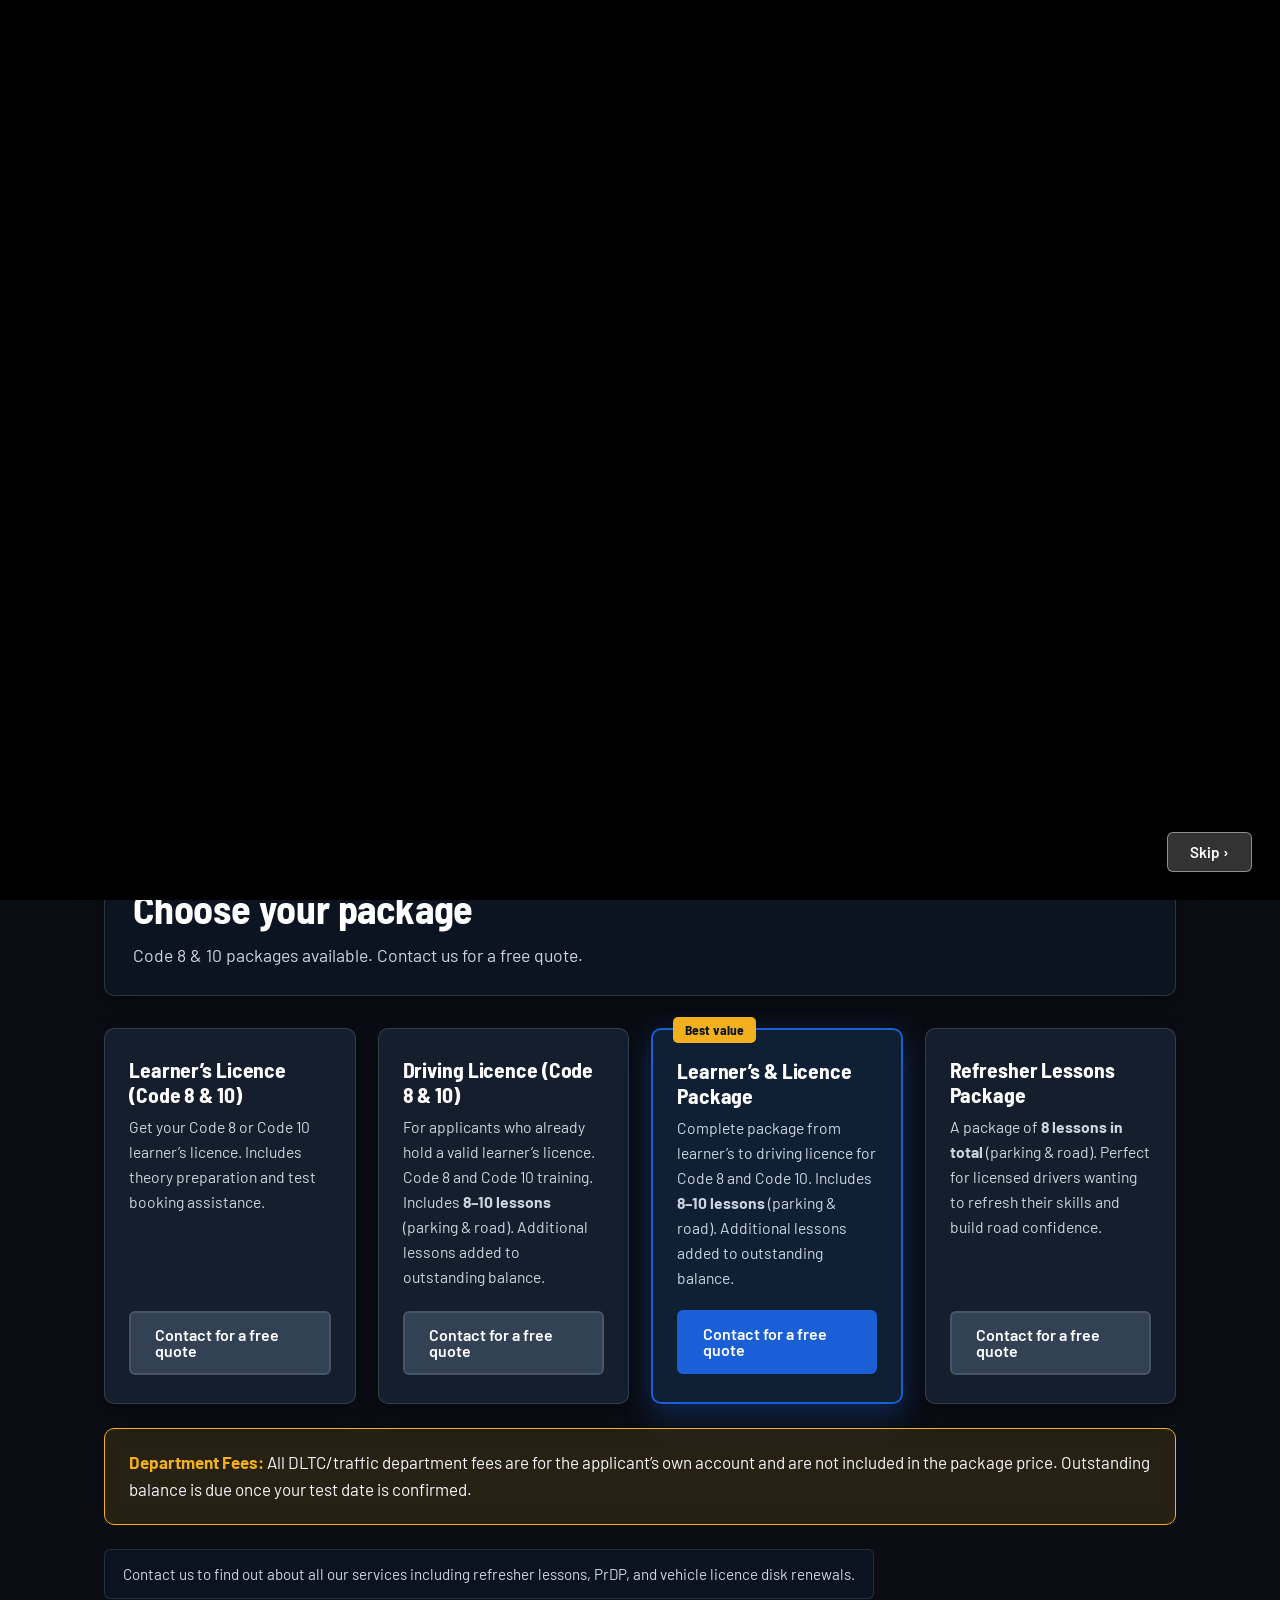
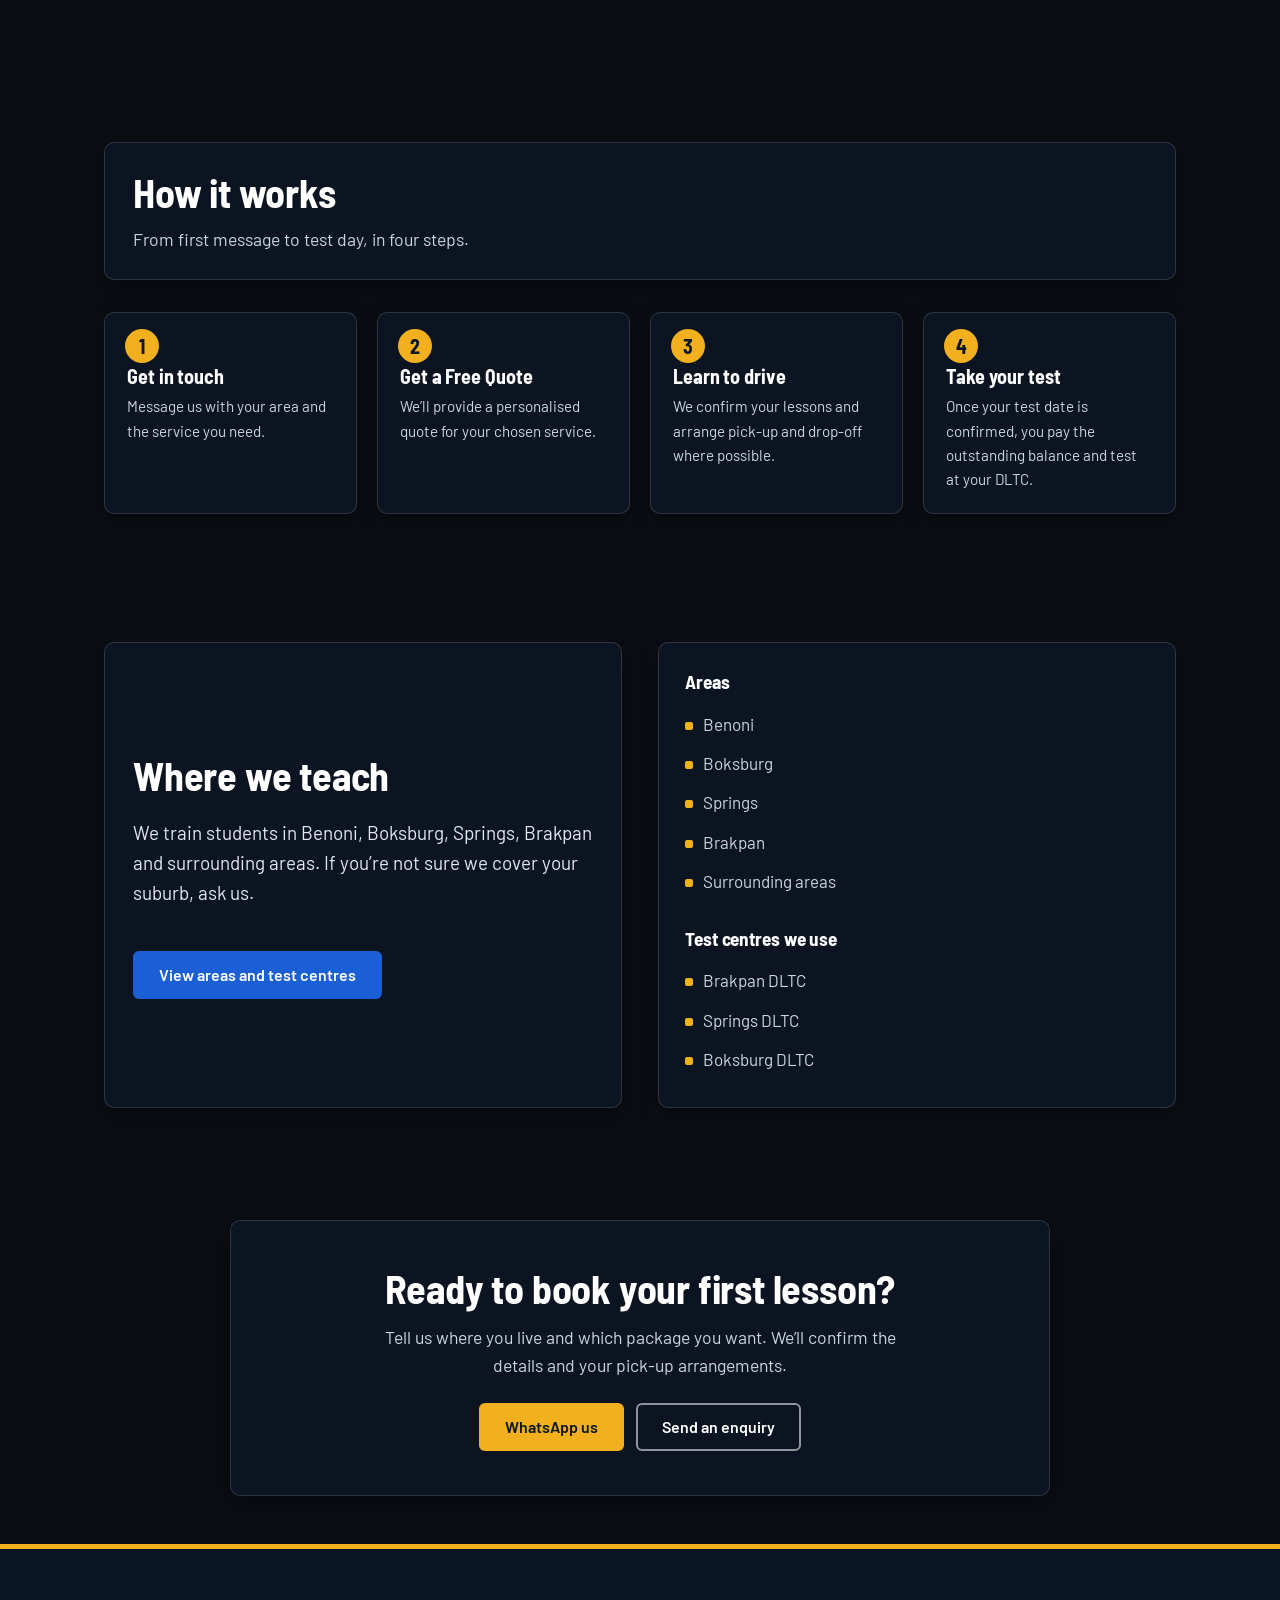
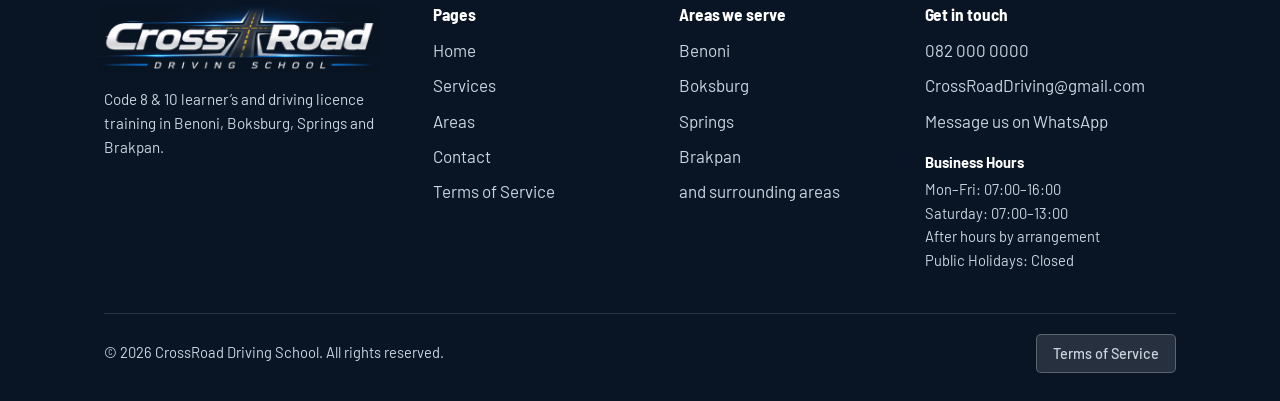
==== commit 8280019c: "v6" ====
--- a/index.html
+++ b/index.html
@@ -4,11 +4,11 @@
 <meta charset="utf-8">
 <meta name="viewport" content="width=device-width, initial-scale=1">
 <title>CrossRoad Driving School | Driving lessons in Benoni, Boksburg, Springs &amp; Brakpan</title>
-<meta name="description" content="Learner's licence (Code 1, 2, 3) and driving licence (Code 8/B &amp; Code 10/C) training in Benoni, Boksburg, Springs and Brakpan. Refresher lessons, PrDP, licence disk renewals and booking assistance.">
+<meta name="description" content="Code 8 &amp; 10 learner&rsquo;s and driving licence training in Benoni, Boksburg, Springs and Brakpan. Refresher lessons, PrDP, licence disk renewals and booking assistance.">
 <meta name="theme-color" content="#0A1626">
 <meta property="og:type" content="website">
 <meta property="og:title" content="CrossRoad Driving School | Driving lessons in Benoni, Boksburg, Springs &amp; Brakpan">
-<meta property="og:description" content="Learner's licence (Code 1, 2, 3) and driving licence (Code 8/B &amp; Code 10/C) training in Benoni, Boksburg, Springs and Brakpan. Refresher lessons, PrDP, licence disk renewals and booking assistance.">
+<meta property="og:description" content="Code 8 &amp; 10 learner&rsquo;s and driving licence training in Benoni, Boksburg, Springs and Brakpan. Refresher lessons, PrDP, licence disk renewals and booking assistance.">
 <meta property="og:image" content="assets/og-image.jpg">
 <link rel="icon" href="assets/favicon.svg" type="image/svg+xml">
 <link rel="apple-touch-icon" href="assets/apple-touch-icon.png">
@@ -43,12 +43,12 @@
   </div>
 </header>
 <main id="main">
-<script type="application/ld+json">{"@context": "https://schema.org", "@type": "LocalBusiness", "name": "CrossRoad Driving School", "description": "Learner's licence (Code 1, 2, 3) and driving licence (Code 8/B & Code 10/C) training in Benoni, Boksburg, Springs and Brakpan.", "areaServed": [{"@type": "City", "name": "Benoni"}, {"@type": "City", "name": "Boksburg"}, {"@type": "City", "name": "Springs"}, {"@type": "City", "name": "Brakpan"}], "address": {"@type": "PostalAddress", "addressCountry": "ZA", "addressRegion": "Gauteng"}}</script>
+<script type="application/ld+json">{"@context": "https://schema.org", "@type": "LocalBusiness", "name": "CrossRoad Driving School", "description": "Code 8 & 10 learner's and driving licence training in Benoni, Boksburg, Springs and Brakpan.", "areaServed": [{"@type": "City", "name": "Benoni"}, {"@type": "City", "name": "Boksburg"}, {"@type": "City", "name": "Springs"}, {"@type": "City", "name": "Brakpan"}], "address": {"@type": "PostalAddress", "addressCountry": "ZA", "addressRegion": "Gauteng"}}</script>
 <section class="hero">
   <div class="container hero-grid">
     <div class="hero-card">
       <h1>Learn to drive with confidence.</h1>
-      <p class="lead">Learner&rsquo;s licence (Code 1, 2, 3) and driving licence (Code 8/B &amp; Code 10/C) training in Benoni, Boksburg, Springs, Brakpan and surrounding areas. Pick-up and drop-off available depending on your location.</p>
+      <p class="lead">Code 8 &amp; 10 learner&rsquo;s and driving licence training in Benoni, Boksburg, Springs, Brakpan and surrounding areas. Pick-up and drop-off available depending on your location.</p>
       <div class="btn-row">
         <a class="btn btn--yellow" href="services.html">Our Services</a>
         <a class="btn btn--outline-light" href="contact.html">Contact us</a>
@@ -70,7 +70,7 @@
 <section class="strip" aria-label="Why choose us">
   <div class="container">
     <ul class="strip-grid">
-      <li class="strip-item"><svg viewBox="0 0 24 24" fill="none" stroke="currentColor" stroke-width="1.8" stroke-linecap="round" stroke-linejoin="round" aria-hidden="true"><path d="M3 12V4h8l10 10-8 8L3 12z"/><circle cx="7.5" cy="8.5" r="1.2"/></svg><div><strong>Code 1, 2, 3 &amp; Code 8/B, 10/C</strong><span>Learner&rsquo;s (Code 1, 2, 3) and driving licence (Code 8/B &amp; Code 10/C) training.</span></div></li>
+      <li class="strip-item"><svg viewBox="0 0 24 24" fill="none" stroke="currentColor" stroke-width="1.8" stroke-linecap="round" stroke-linejoin="round" aria-hidden="true"><path d="M3 12V4h8l10 10-8 8L3 12z"/><circle cx="7.5" cy="8.5" r="1.2"/></svg><div><strong>Code 8 &amp; 10</strong><span>Code 8 &amp; 10 learner&rsquo;s and driving licence training.</span></div></li>
       <li class="strip-item"><svg viewBox="0 0 24 24" fill="none" stroke="currentColor" stroke-width="1.8" stroke-linecap="round" stroke-linejoin="round" aria-hidden="true"><rect x="4" y="10" width="16" height="11" rx="2"/><path d="M8 10V7a4 4 0 018 0v3"/></svg><div><strong>Booking Assistance</strong><span>We handle your DLTC test bookings for you.</span></div></li>
       <li class="strip-item"><svg viewBox="0 0 24 24" fill="none" stroke="currentColor" stroke-width="1.8" stroke-linecap="round" stroke-linejoin="round" aria-hidden="true"><path d="M12 21s7-6.2 7-11.5A7 7 0 005 9.5C5 14.8 12 21 12 21z"/><circle cx="12" cy="9.5" r="2.5"/></svg><div><strong>Pick-up and drop-off</strong><span>Available depending on your location. Rates vary by distance.</span></div></li>
     </ul>
@@ -81,20 +81,20 @@
   <div class="container">
     <div class="section-head">
       <h2>Choose your package</h2>
-      <p>Code 1, 2, 3 (Learner&rsquo;s) and Code 8/B &amp; Code 10/C (Licence) packages available. Contact us for a free quote.</p>
+      <p>Code 8 &amp; 10 packages available. Contact us for a free quote.</p>
     </div>
     <div class="plans">
       <!-- Learner's only -->
       <article class="plan">
-        <h3>Learner&rsquo;s Licence (Code 1, 2, 3)</h3>
-        <p class="plan-desc">Get your Code 1, 2, or 3 learner&rsquo;s licence. Includes theory preparation and test booking assistance.</p>
+        <h3>Learner&rsquo;s Licence (Code 8 &amp; 10)</h3>
+        <p class="plan-desc">Get your Code 8 or Code 10 learner&rsquo;s licence. Includes theory preparation and test booking assistance.</p>
         <a class="btn btn--gray" href="contact.html" style="margin-top:auto">Contact for a free quote</a>
       </article>
 
       <!-- Licence only -->
       <article class="plan">
-        <h3>Driving Licence (Code 8/B &amp; Code 10/C)</h3>
-        <p class="plan-desc">For applicants who already hold a valid learner&rsquo;s licence. Code 8/B and Code 10/C training. Includes <strong>8&ndash;10 lessons</strong> (parking &amp; road). Additional lessons added to outstanding balance.</p>
+        <h3>Driving Licence (Code 8 &amp; 10)</h3>
+        <p class="plan-desc">For applicants who already hold a valid learner&rsquo;s licence. Code 8 and Code 10 training. Includes <strong>8&ndash;10 lessons</strong> (parking &amp; road). Additional lessons added to outstanding balance.</p>
         <a class="btn btn--gray" href="contact.html" style="margin-top:auto">Contact for a free quote</a>
       </article>
 
@@ -102,7 +102,7 @@
       <article class="plan plan--best">
         <span class="badge">Best value</span>
         <h3>Learner&rsquo;s &amp; Licence Package</h3>
-        <p class="plan-desc">Complete package from learner&rsquo;s (Code 1, 2, 3) to driving licence (Code 8/B &amp; Code 10/C). Includes <strong>8&ndash;10 lessons</strong> (parking &amp; road). Additional lessons added to outstanding balance.</p>
+        <p class="plan-desc">Complete package from learner&rsquo;s to driving licence for Code 8 and Code 10. Includes <strong>8&ndash;10 lessons</strong> (parking &amp; road). Additional lessons added to outstanding balance.</p>
         <a class="btn btn--blue" href="contact.html" style="margin-top:auto">Contact for a free quote</a>
       </article>
 
@@ -169,7 +169,7 @@
     <div class="footer-grid">
       <div>
         <a class="footer-logo" href="index.html" aria-label="CrossRoad Driving School, home"><img src="assets/logo-dark.png" alt="CrossRoad Driving School" width="1200" height="288" loading="lazy"></a>
-        <p class="footer-about">Learner&rsquo;s licence (Code 1, 2, 3) and driving licence (Code 8/B &amp; Code 10/C) training in Benoni, Boksburg, Springs and Brakpan.</p>
+        <p class="footer-about">Code 8 &amp; 10 learner&rsquo;s and driving licence training in Benoni, Boksburg, Springs and Brakpan.</p>
       </div>
       <div>
         <h3>Pages</h3>
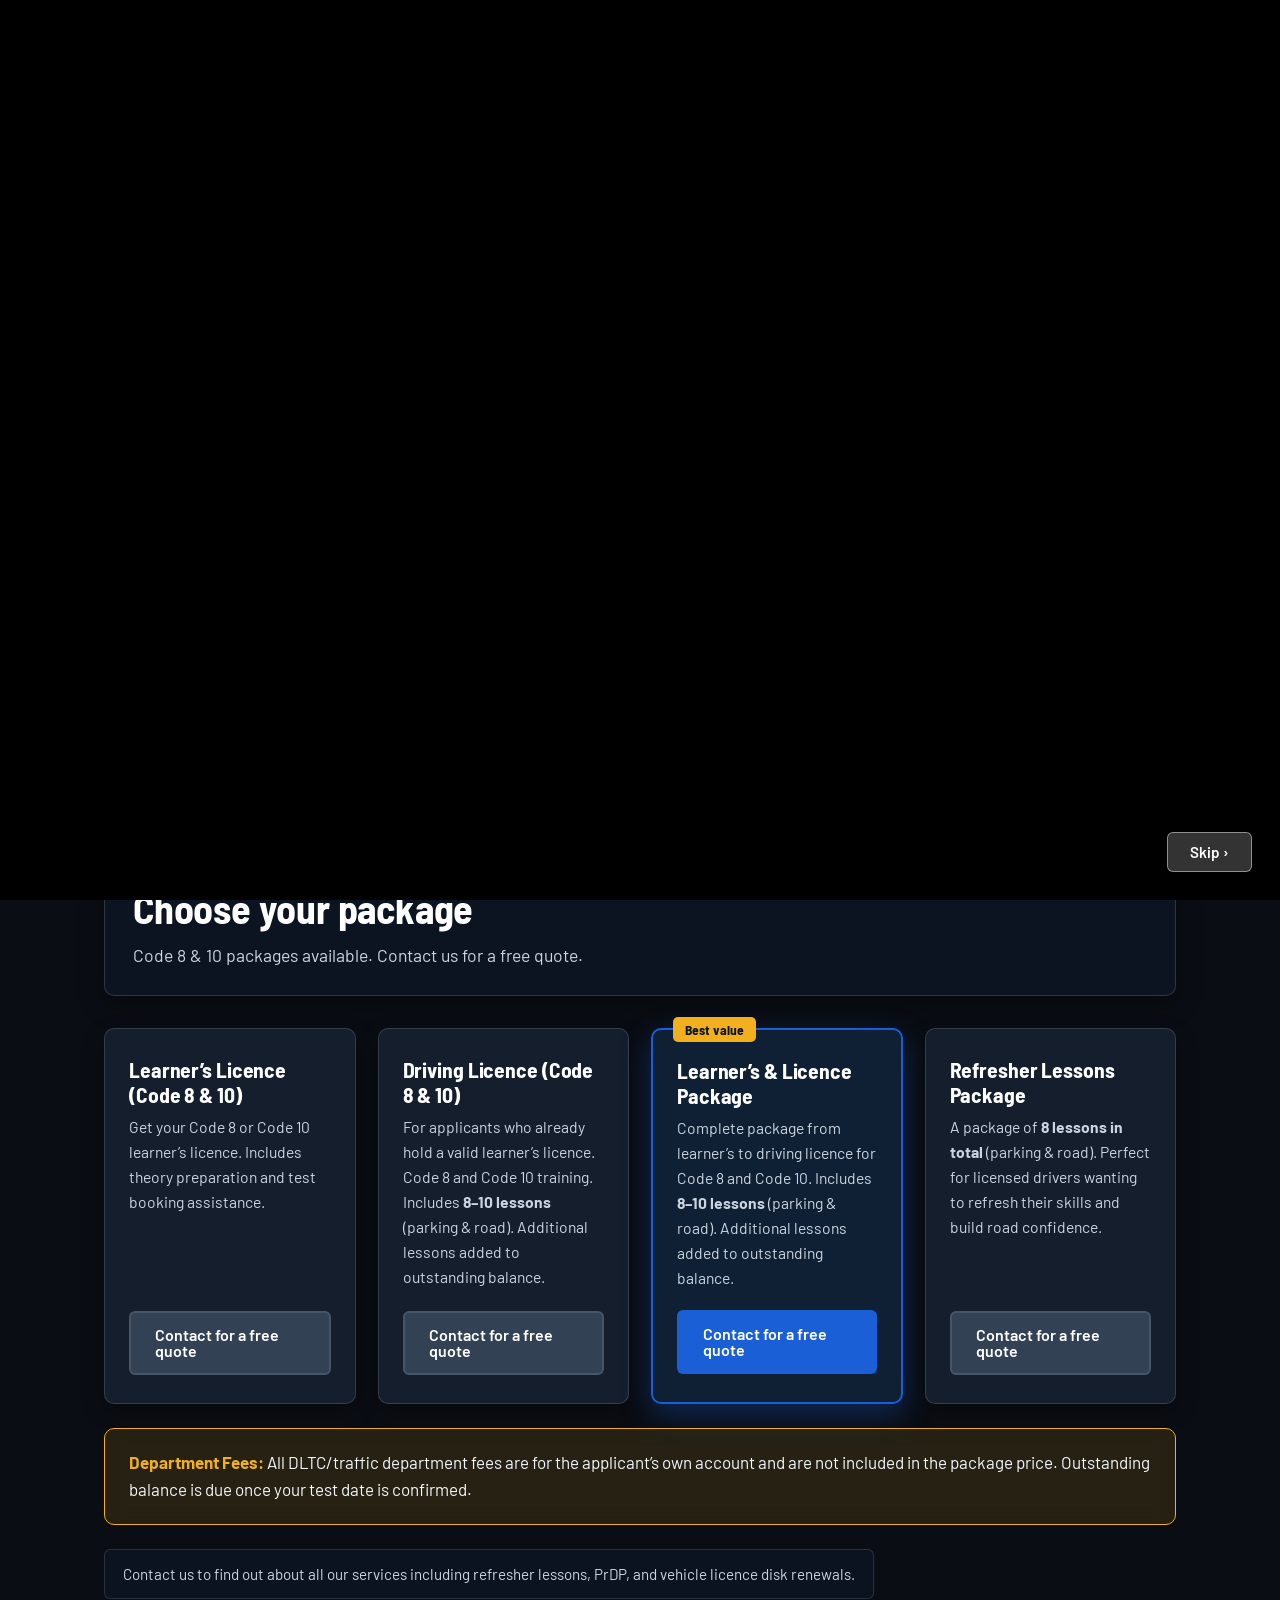
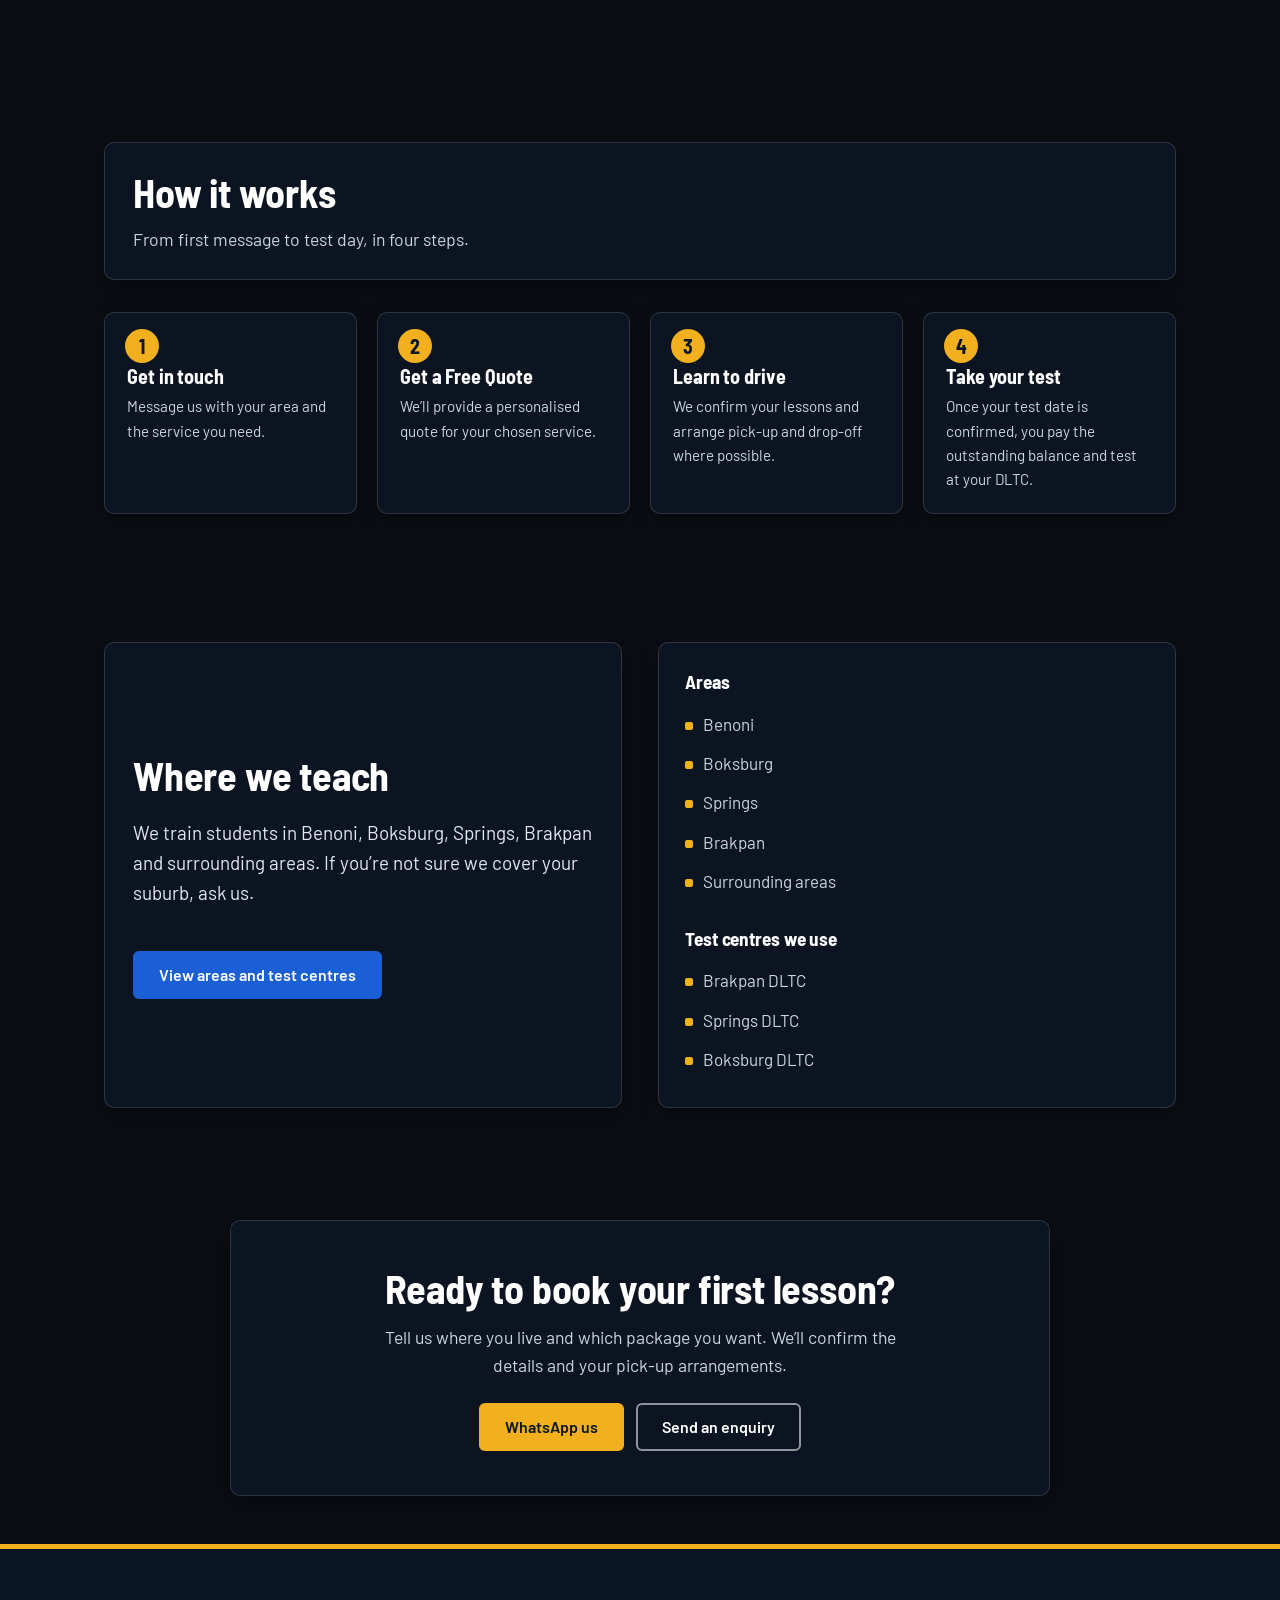
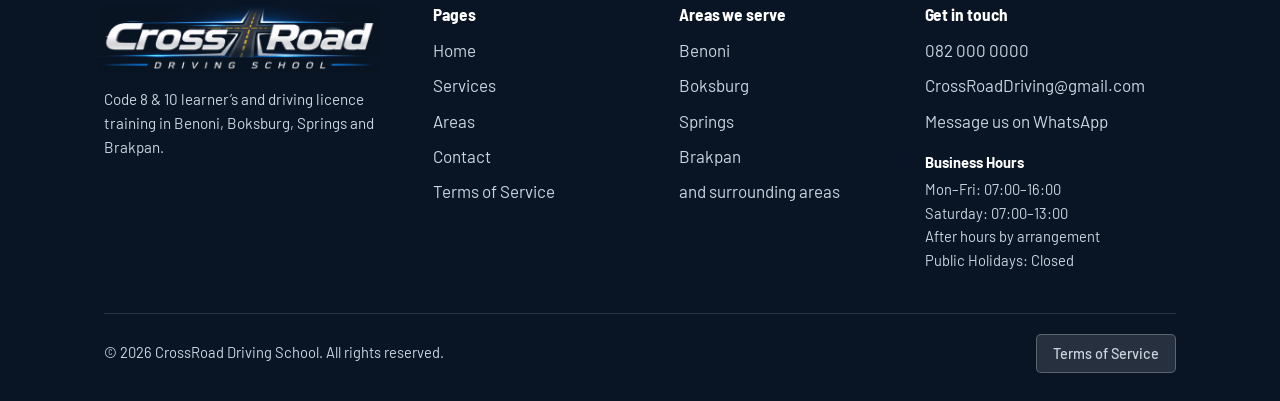
==== commit 56308b0f: "V7" ====
--- a/index.html
+++ b/index.html
@@ -18,7 +18,6 @@
 <link rel="stylesheet" href="css/styles.css">
 </head>
 <body>
-<canvas id="scroll-bg-canvas" style="position:fixed;top:0;left:0;width:100vw;height:100vh;width:100%;height:100%;z-index:-2;pointer-events:none;display:block;"></canvas>
 
 <div class="intro-overlay" id="intro-overlay">
   <video class="intro-video" id="intro-video" src="assets/Intro.mp4" autoplay playsinline webkit-playsinline muted preload="auto"></video>
@@ -215,7 +214,6 @@
 </footer>
 <script src="js/config.js"></script>
 <script src="js/main.js"></script>
-<script src="js/scroll-frames.js"></script>
 <script>
 (function(){
   var overlay = document.getElementById('intro-overlay');
